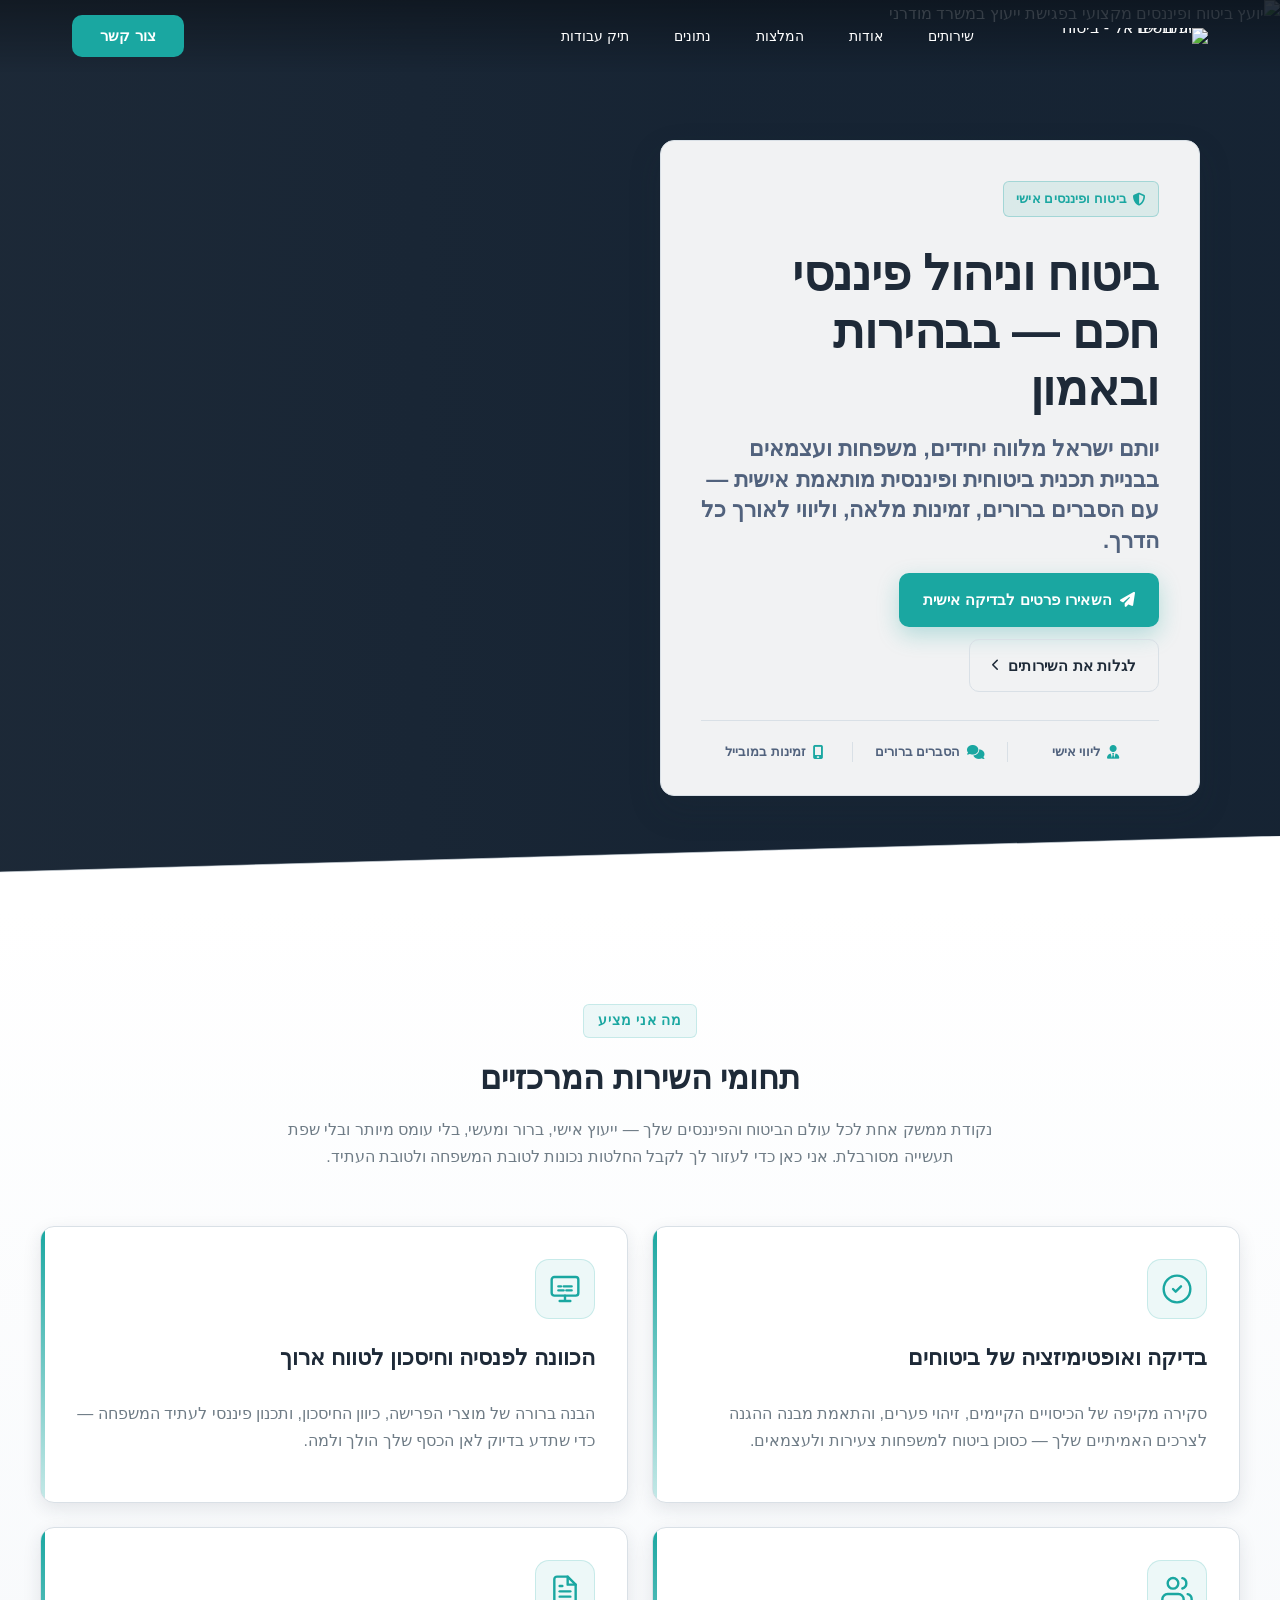
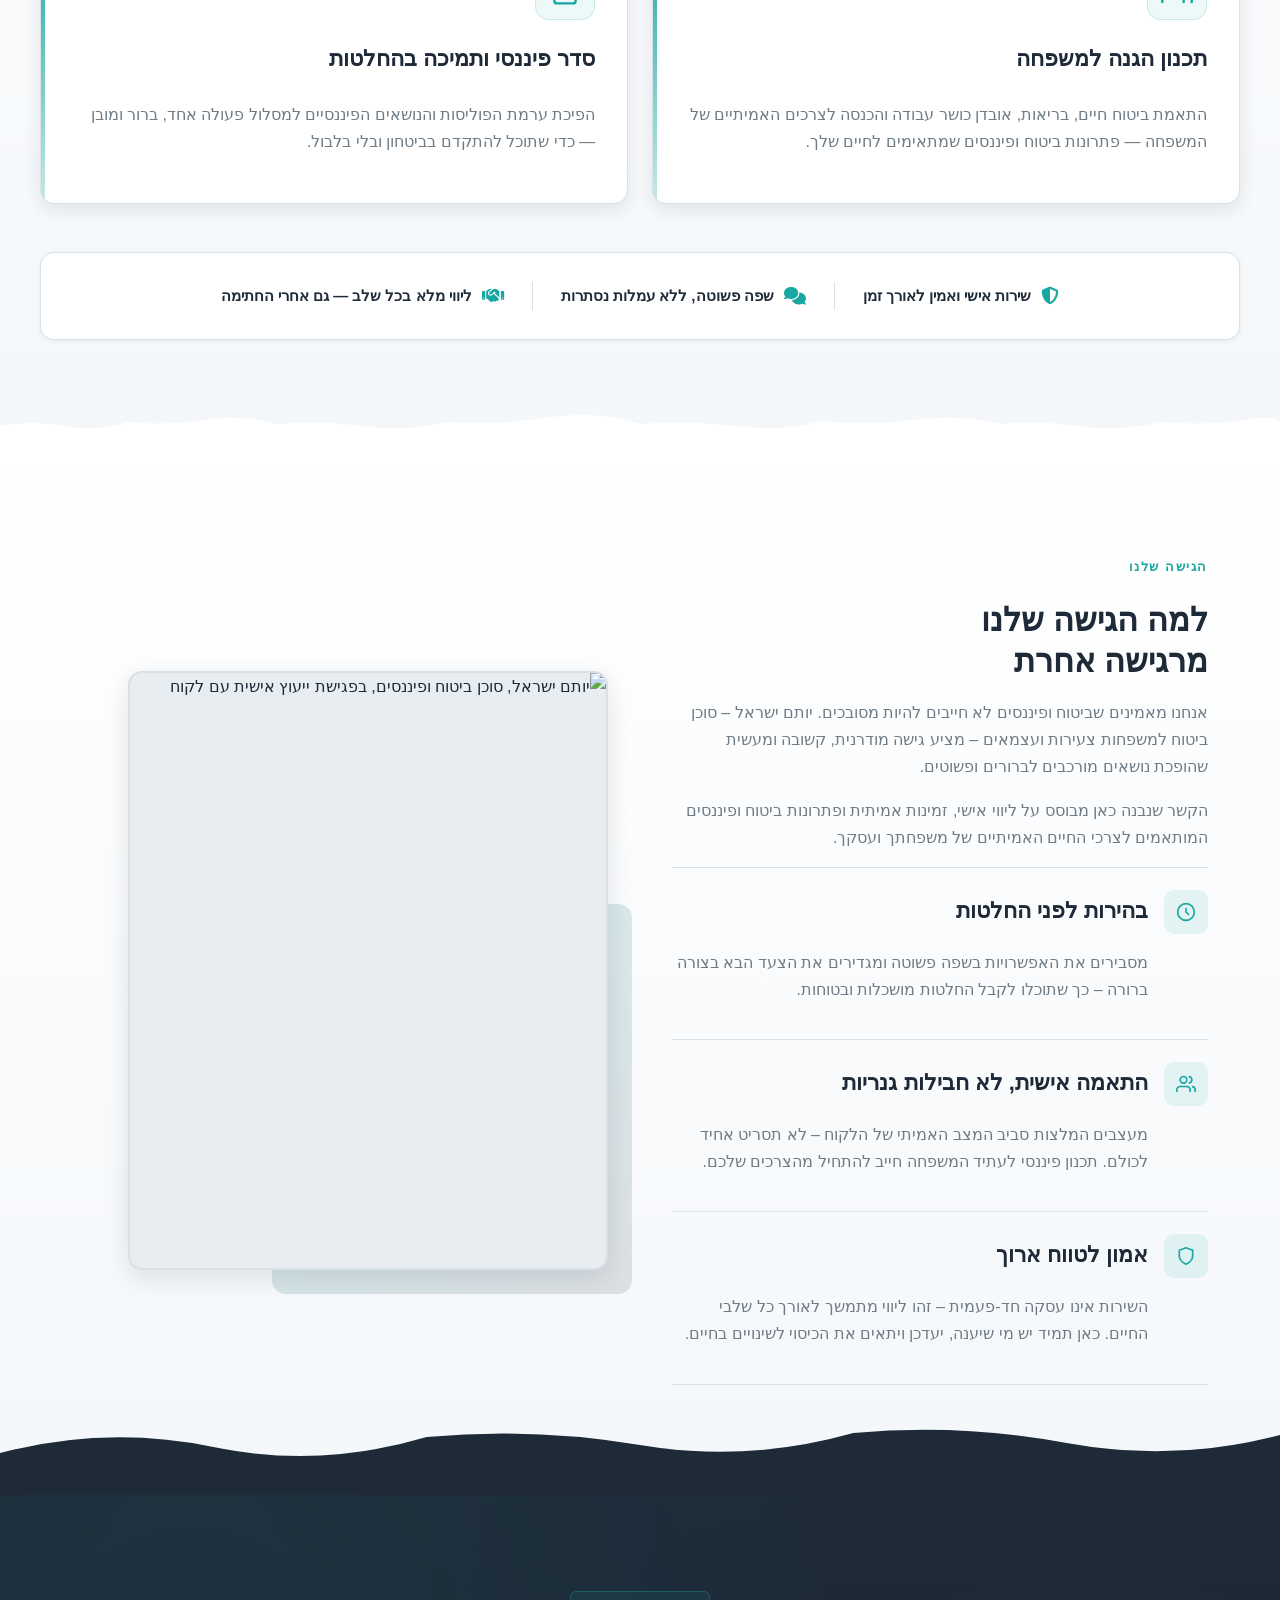
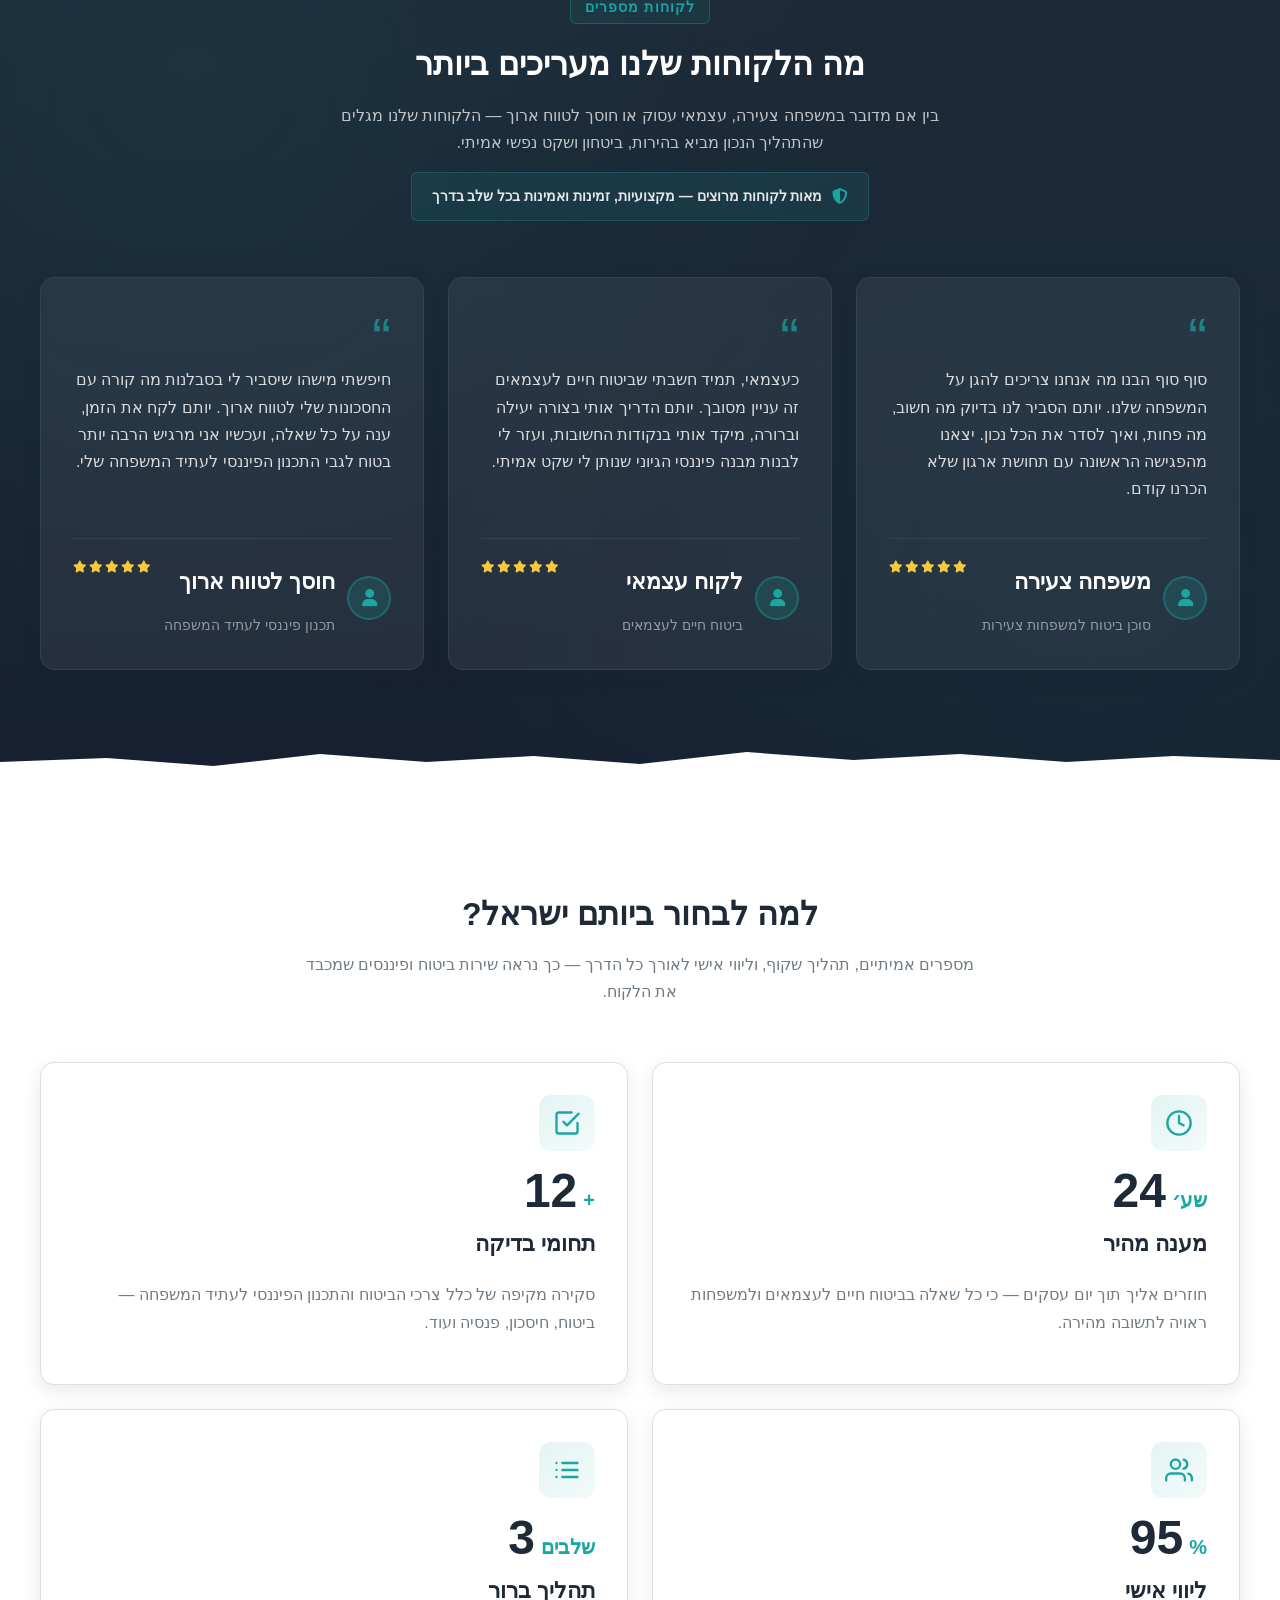
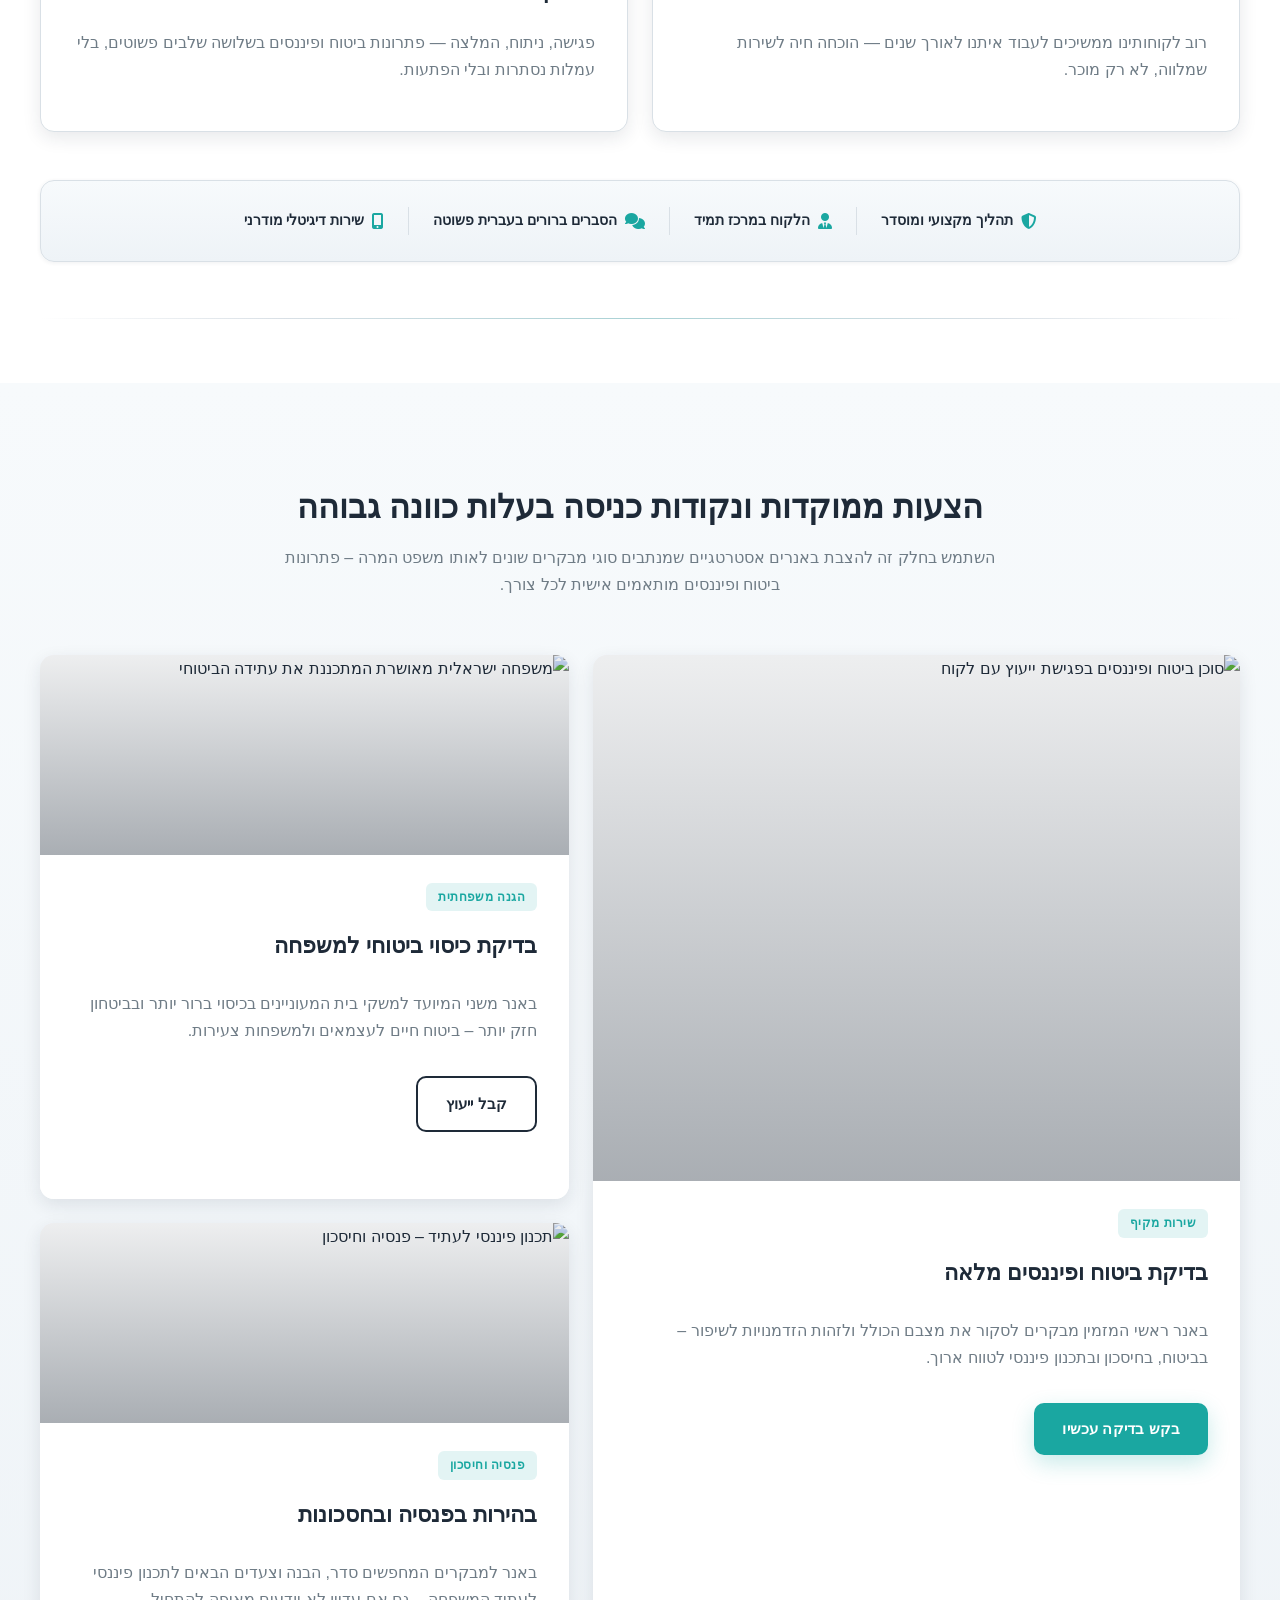
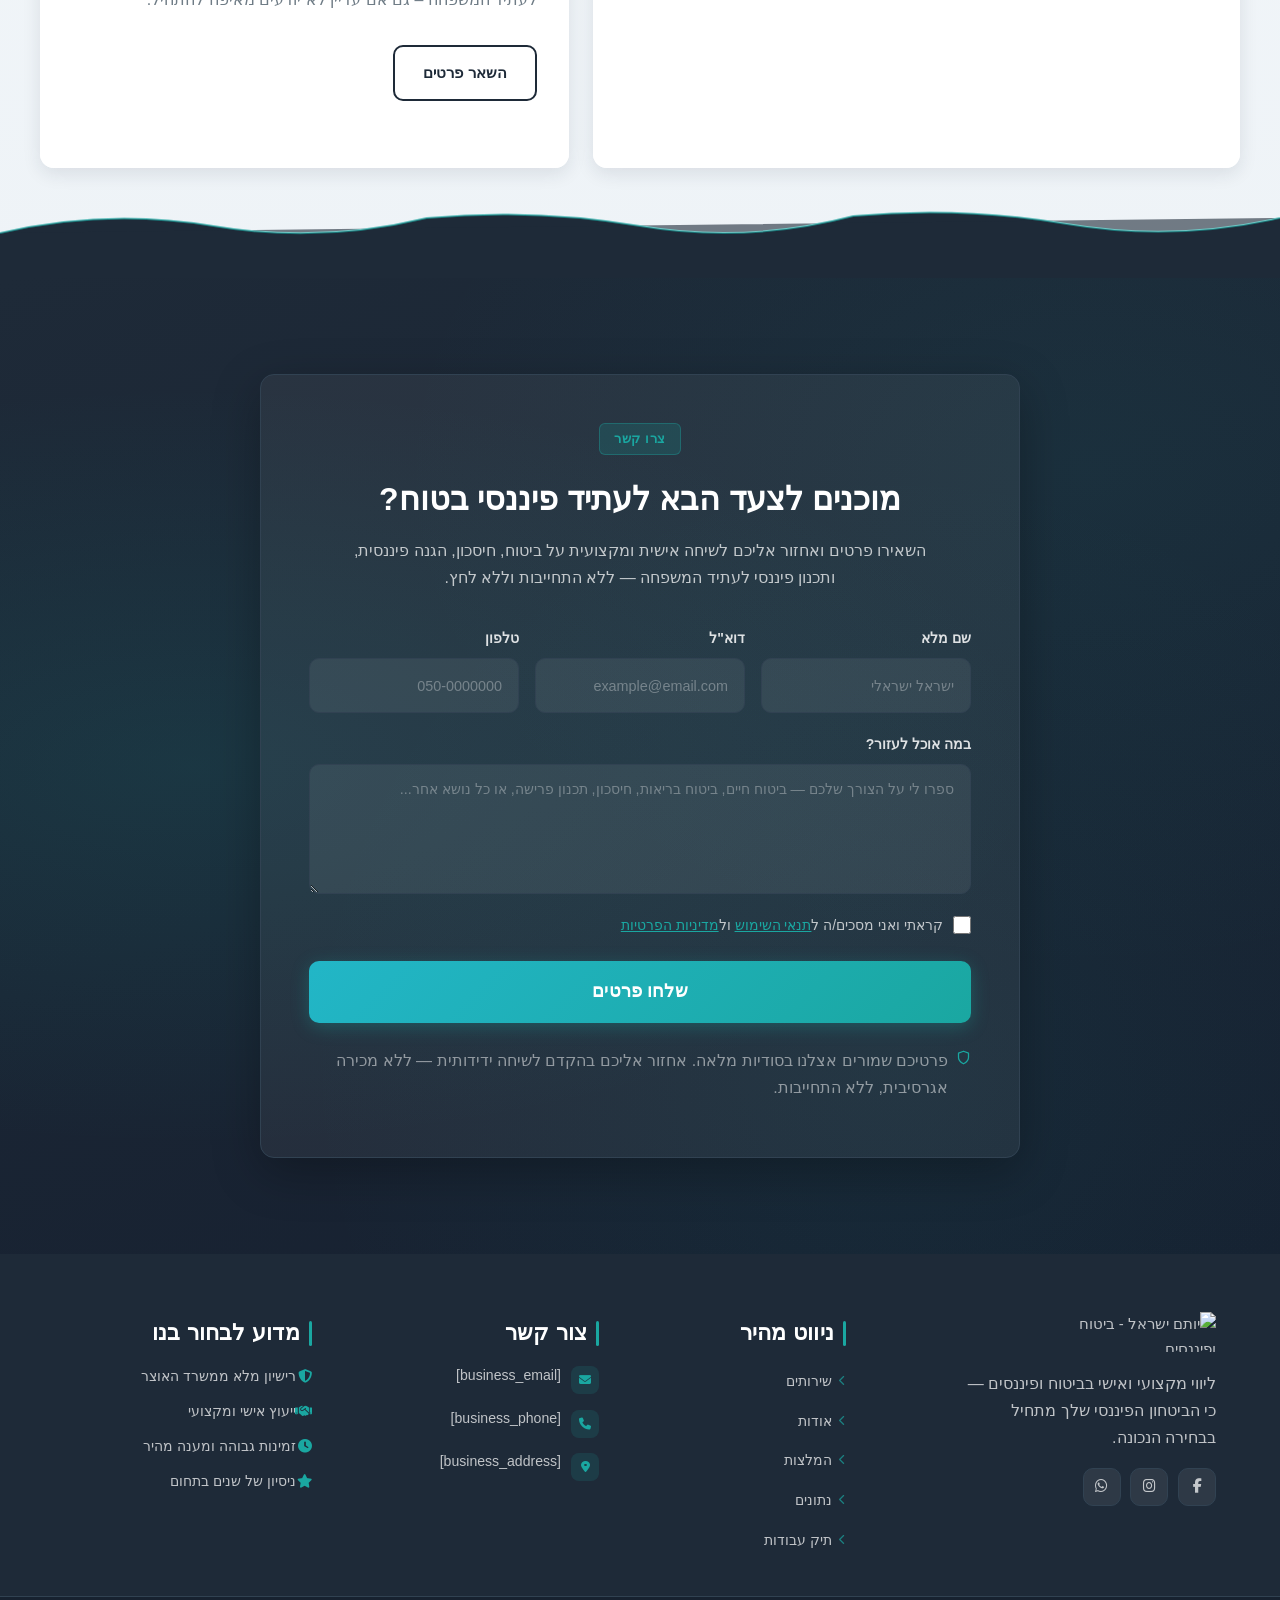
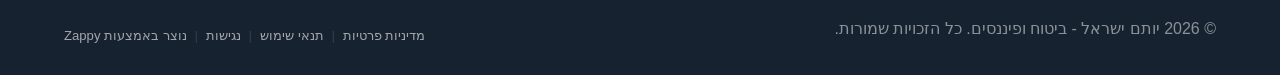
==== index.html @ ebcbec9c "Background sync: Progressive GitHub Sync" ====
<!DOCTYPE html>
<html lang="he" dir="rtl">
<head>
    <meta charset="UTF-8">
    <meta name="viewport" content="width=device-width, initial-scale=1.0">
    <meta name="robots" content="index, follow">
    <title>הגן על המשפחה שלך היום — יותם ישראל - ביטוח ופיננסים</title>
    <meta name="description" content="סוכן ביטוח למשפחות צעירות שמבין אתכם באמת. תכנון פיננסי חכם, ביטוח חיים לעצמאים ופתרונות מותאמים אישית. צרו קשר עכשיו ותתחילו לבנות עתיד בטוח!">
    <meta name="keywords" content="סוכן ביטוח למשפחות צעירות, ביטוח חיים לעצמאים, תכנון פיננסי לעתיד המשפחה, פתרונות ביטוח ופיננסים, סוכן ביטוח מומלץ">
    
    <!-- Favicons -->
    <link rel="icon" type="image/x-icon" href="/assets/favicon.ico">
    <link rel="icon" type="image/png" sizes="16x16" href="/assets/favicon-16x16.png">
    <link rel="icon" type="image/png" sizes="32x32" href="/assets/favicon-32x32.png">
    <link rel="icon" type="image/png" sizes="48x48" href="/assets/favicon-48x48.png">
    <link rel="icon" type="image/png" sizes="192x192" href="/assets/favicon-192x192.png">
    <link rel="icon" type="image/png" sizes="512x512" href="/assets/favicon-512x512.png">
    <link rel="apple-touch-icon" href="/assets/apple-touch-icon.png">
    <!-- Zappy Analytics -->
<script>
(function() {
  'use strict';
  
  // Configuration
  var config = {
    websiteId: 'c2aefc02-a972-4095-9a6b-5a7493d45d93',
    apiUrl: 'https://api.zappy5.com/api/analytics/track',
    sessionDuration: 30 * 60 * 1000, // 30 minutes
    visitorDuration: 30 * 24 * 60 * 60 * 1000, // 30 days
    trackPageViews: true,
    trackClicks: true,
    trackFormSubmissions: true
  };
  
  // Generate or retrieve persistent visitor ID (30 days)
  function getVisitorId() {
    var visitorKey = 'zappy_visitor_' + config.websiteId;
    var visitor = null;
    
    try {
      visitor = localStorage.getItem(visitorKey);
      if (visitor) {
        var visitorData = JSON.parse(visitor);
        var now = Date.now();
        
        // Check if visitor ID is still valid (30 days)
        if (now - visitorData.created < config.visitorDuration) {
          // Update last seen timestamp
          visitorData.lastSeen = now;
          localStorage.setItem(visitorKey, JSON.stringify(visitorData));
          return visitorData.id;
        }
      }
    } catch (e) {
      console.warn('Zappy Analytics: LocalStorage not available');
    }
    
    // Generate new visitor ID
    var newVisitorId = 'zv_' + Date.now() + '_' + Math.random().toString(36).substr(2, 9);
    
    try {
      localStorage.setItem(visitorKey, JSON.stringify({
        id: newVisitorId,
        created: Date.now(),
        lastSeen: Date.now()
      }));
    } catch (e) {
      // Continue without local storage
    }
    
    return newVisitorId;
  }
  
  // Generate or retrieve session ID (30 minutes)
  function getSessionId() {
    var sessionKey = 'zappy_session_' + config.websiteId;
    var session = null;
    
    try {
      session = sessionStorage.getItem(sessionKey);
      if (session) {
        var sessionData = JSON.parse(session);
        var now = Date.now();
        
        // Check if session is still valid
        if (now - sessionData.timestamp < config.sessionDuration) {
          // Update timestamp
          sessionData.timestamp = now;
          sessionStorage.setItem(sessionKey, JSON.stringify(sessionData));
          return sessionData.id;
        }
      }
    } catch (e) {
      console.warn('Zappy Analytics: SessionStorage not available');
    }
    
    // Generate new session ID
    var newSessionId = 'zs_' + Date.now() + '_' + Math.random().toString(36).substr(2, 9);
    
    try {
      sessionStorage.setItem(sessionKey, JSON.stringify({
        id: newSessionId,
        timestamp: Date.now()
      }));
    } catch (e) {
      // Continue without session storage
    }
    
    return newSessionId;
  }
  
  var visitorId = getVisitorId();
  var sessionId = getSessionId();
  
  // Track an event
  function trackEvent(eventType, data) {
    data = data || {};
    
    var eventData = {
      website_id: config.websiteId,
      event_type: eventType,
      page_path: window.location.pathname,
      referrer: document.referrer || 'direct',
      visitor_id: visitorId,
      session_id: sessionId,
      metadata: data
    };
    
    // Use sendBeacon if available (better for page unload events)
    if (navigator.sendBeacon) {
      var blob = new Blob([JSON.stringify(eventData)], { type: 'application/json' });
      navigator.sendBeacon(config.apiUrl, blob);
    } else {
      // Fallback to fetch
      fetch(config.apiUrl, {
        method: 'POST',
        headers: {
          'Content-Type': 'application/json'
        },
        body: JSON.stringify(eventData),
        keepalive: true
      }).catch(function(error) {
        console.warn('Zappy Analytics: Failed to track event', error);
      });
    }
  }
  
  // Track page view
  if (config.trackPageViews) {
    trackEvent('pageview', {
      title: document.title,
      url: window.location.href
    });
  }
  
  // Track clicks on important elements
  if (config.trackClicks) {
    document.addEventListener('click', function(e) {
      var target = e.target;
      
      // Track button clicks (counted as actions)
      if (target.tagName === 'BUTTON' || target.closest('button')) {
        var button = target.tagName === 'BUTTON' ? target : target.closest('button');
        trackEvent('click', {
          element: 'button',
          text: button.textContent.trim().substring(0, 100),
          id: button.id || null,
          class: button.className || null
        });
      }
      
      // Track link clicks (navigation - not counted as actions)
      else if (target.tagName === 'A' || target.closest('a')) {
        var link = target.tagName === 'A' ? target : target.closest('a');
        trackEvent('navigation', {
          element: 'link',
          text: link.textContent.trim().substring(0, 100),
          href: link.href,
          external: link.hostname !== window.location.hostname
        });
      }
    }, true);
  }
  
  // Track form submissions
  if (config.trackFormSubmissions) {
    document.addEventListener('submit', function(e) {
      var form = e.target;
      
      trackEvent('form_submit', {
        form_id: form.id || null,
        form_name: form.name || null,
        form_action: form.action || null,
        form_method: form.method || 'GET'
      });
    }, true);
  }
  
  // Track time on page (send on page unload)
  var pageLoadTime = Date.now();
  
  window.addEventListener('beforeunload', function() {
    var timeOnPage = Math.floor((Date.now() - pageLoadTime) / 1000); // in seconds
    
    trackEvent('page_unload', {
      time_on_page: timeOnPage,
      page_path: window.location.pathname
    });
  });
  
  // Expose tracking function globally for custom events
  window.zappyAnalytics = {
    track: trackEvent,
    getVisitorId: function() { return visitorId; },
    getSessionId: function() { return sessionId; }
  };
  
})();
</script>
<!-- End Zappy Analytics -->
    <meta property="og:title" content="הגן על המשפחה שלך היום — יותם ישראל - ביטוח ופיננסים">
    <meta property="og:description" content="סוכן ביטוח למשפחות צעירות שמבין אתכם באמת. תכנון פיננסי חכם, ביטוח חיים לעצמאים ופתרונות מותאמים אישית. צרו קשר עכשיו ותתחילו לבנות עתיד בטוח!">
    <meta name="twitter:card" content="summary_large_image">
    <meta name="twitter:title" content="הגן על המשפחה שלך היום — יותם ישראל - ביטוח ופיננסים">
    <meta name="twitter:description" content="סוכן ביטוח למשפחות צעירות שמבין אתכם באמת. תכנון פיננסי חכם, ביטוח חיים לעצמאים ופתרונות מותאמים אישית. צרו קשר עכשיו ותתחילו לבנות עתיד בטוח!">
    <meta property="og:type" content="website">
  <meta property="og:locale" content="he_IL">
  
  
  
  
  
  <link rel="stylesheet" href="https://cdnjs.cloudflare.com/ajax/libs/font-awesome/6.4.0/css/all.min.css">

    <!-- Favicons -->
    <link rel="icon" type="image/x-icon" href="/assets/favicon.ico">
    <link rel="icon" type="image/png" sizes="16x16" href="/assets/favicon-16x16.png">
    <link rel="icon" type="image/png" sizes="32x32" href="/assets/favicon-32x32.png">
    <link rel="icon" type="image/png" sizes="48x48" href="/assets/favicon-48x48.png">
    <link rel="icon" type="image/png" sizes="192x192" href="/assets/favicon-192x192.png">
    <link rel="icon" type="image/png" sizes="512x512" href="/assets/favicon-512x512.png">
    <link rel="apple-touch-icon" href="/assets/apple-touch-icon.png">
    <!-- Cookie Consent -->
    <link rel="stylesheet" href="https://cdn.jsdelivr.net/npm/vanilla-cookieconsent@3/dist/cookieconsent.css">
    <script src="https://cdn.jsdelivr.net/npm/vanilla-cookieconsent@3/dist/cookieconsent.umd.js"></script>
    <!-- Mickidum Accessibility Toolbar -->
    <script src="https://cdn.jsdelivr.net/gh/mickidum/acc_toolbar/acctoolbar/acctoolbar.min.js"></script>
    <link rel="stylesheet" href="/styles.css">

    <style id="zappy-dropdown-submenu-styles">
      /* ========== DESKTOP DROPDOWN SUBMENU STYLES ========== */
      /* Base styles for dropdown submenus - parent must be positioned */
      .nav-menu li:has(.sub-menu), nav li:has(.sub-menu), .navbar li:has(.sub-menu), #navMenu li:has(.sub-menu) { position: relative; }
      /* Submenu base - hidden by default */
      .nav-menu .sub-menu, nav .sub-menu, .navbar .sub-menu, #navMenu .sub-menu { display: block !important; position: absolute !important; top: 100%; left: 0; min-width: 220px; background: white; border-radius: 8px; box-shadow: 0 8px 25px rgba(0,0,0,0.15); padding: 8px 0; opacity: 0; visibility: hidden; transform: translateY(10px); transition: all 0.3s ease; z-index: 1000; list-style: none; pointer-events: none; }
      /* CRITICAL: Desktop hover styles to show dropdown */
      .nav-menu li:hover > .sub-menu, nav li:hover > .sub-menu, .navbar li:hover > .sub-menu, #navMenu li:hover > .sub-menu { opacity: 1 !important; visibility: visible !important; transform: translateY(0) !important; pointer-events: auto !important; }
      /* Submenu item styling */
      .sub-menu li { list-style: none; margin: 0; padding: 0; }
      .sub-menu a { display: block !important; padding: 10px 16px !important; color: var(--text-dark, #333) !important; font-weight: 500; text-decoration: none; white-space: nowrap; transition: background-color 0.2s; }
      .sub-menu .zappy-nav-child > a { padding-left: 28px !important; font-size: 0.9em !important; opacity: 0.85 !important; }
      [dir="rtl"] .sub-menu .zappy-nav-child > a, html[lang="he"] .sub-menu .zappy-nav-child > a, html[lang="ar"] .sub-menu .zappy-nav-child > a { padding-left: 10px !important; padding-right: 28px !important; }
      .sub-menu .zappy-nav-parent > a { font-weight: 600 !important; }
      .sub-menu a:hover { background-color: #f5f5f5; }
      /* RTL (Hebrew/Arabic) dropdown positioning */
      [dir="rtl"] .nav-menu .sub-menu, [dir="rtl"] nav .sub-menu, [dir="rtl"] .navbar .sub-menu, html[lang="he"] .nav-menu .sub-menu, html[lang="he"] nav .sub-menu, html[lang="he"] .navbar .sub-menu, html[lang="ar"] .nav-menu .sub-menu, html[lang="ar"] nav .sub-menu, html[lang="ar"] .navbar .sub-menu { left: auto !important; right: 0 !important; }
      /* Hide empty dropdown menus (exclude catalog sub-menus that use <a> children instead of <li>) */
      .sub-menu:empty, .sub-menu:not(:has(li:not(.zappy-hidden-menu-item))):not(:has(> a)), .sub-menu:not(:has(li)):not(:has(> a)) { display: none !important; opacity: 0 !important; visibility: hidden !important; pointer-events: none !important; }
      /* Desktop: show submenu on Menu Group hover */
      li:has(.menu-group-title):hover > .sub-menu { opacity: 1 !important; visibility: visible !important; transform: translateY(0) !important; pointer-events: auto !important; }
      /* Menu Group title styling */
      .nav-menu > li > .menu-group-title, #navMenu > li > .menu-group-title { display: inline-block; padding: 0.5rem 1rem; cursor: default; user-select: none; }
      
      /* ========== MOBILE SUBMENU STYLES ========== */
      @media (max-width: 768px) {
        .nav-menu .sub-menu, nav .sub-menu, .navbar .sub-menu, #navMenu .sub-menu { position: static !important; transform: none !important; box-shadow: none !important; background: transparent !important; max-height: 0; overflow: hidden; opacity: 0; visibility: hidden; transition: max-height 0.3s ease, opacity 0.3s ease; padding: 0 !important; border-radius: 0 !important; }
        .navbar .sub-menu.mobile-expanded, .nav-menu .sub-menu.mobile-expanded, #navMenu .sub-menu.mobile-expanded { max-height: none !important; overflow-y: visible !important; opacity: 1 !important; visibility: visible !important; padding: 8px 0 8px 16px !important; }
        [dir="rtl"] .sub-menu.mobile-expanded, html[lang="he"] .sub-menu.mobile-expanded { padding: 8px 16px 8px 0 !important; }
        /* Disable hover behavior on mobile */
        .nav-menu li:hover > .sub-menu, nav li:hover > .sub-menu, .navbar li:hover > .sub-menu, #navMenu li:hover > .sub-menu { opacity: 0; visibility: hidden; pointer-events: none; }
        .nav-menu li > .sub-menu.mobile-expanded, nav li > .sub-menu.mobile-expanded, .navbar li > .sub-menu.mobile-expanded, #navMenu li > .sub-menu.mobile-expanded { opacity: 1 !important; visibility: visible !important; pointer-events: auto !important; }
        .nav-menu li:has(.sub-menu), nav li:has(.sub-menu), .navbar li:has(.sub-menu), #navMenu li:has(.sub-menu) { display: flex !important; flex-wrap: wrap !important; align-items: center !important; position: relative !important; min-height: 44px !important; }
        .nav-menu li:has(.sub-menu) > a, nav li:has(.sub-menu) > a, .navbar li:has(.sub-menu) > a, #navMenu li:has(.sub-menu) > a { flex: 1 !important; min-width: 0 !important; }
        .nav-menu li:has(.sub-menu) > .menu-group-title, nav li:has(.sub-menu) > .menu-group-title, .navbar li:has(.sub-menu) > .menu-group-title, #navMenu li:has(.sub-menu) > .menu-group-title { flex: 1 !important; min-width: 0 !important; padding: 0 !important; line-height: inherit !important; }
        .nav-menu li:has(.sub-menu) > .sub-menu, nav li:has(.sub-menu) > .sub-menu, .navbar li:has(.sub-menu) > .sub-menu, #navMenu li:has(.sub-menu) > .sub-menu { flex-basis: 100% !important; width: 100% !important; }
        .nav-menu li:has(.sub-menu) > a [class*="chevron"], .nav-menu li:has(.sub-menu) > a [class*="arrow"], .nav-menu li:has(.sub-menu) > a .fa-chevron-down, .nav-menu li:has(.sub-menu) > a .fa-angle-down, nav li:has(.sub-menu) > a [class*="chevron"], nav li:has(.sub-menu) > a [class*="arrow"], #navMenu li:has(.sub-menu) > a [class*="chevron"], #navMenu li:has(.sub-menu) > a [class*="arrow"] { display: none !important; visibility: hidden !important; }
        .mobile-submenu-toggle { display: flex !important; align-items: center !important; justify-content: center !important; width: 44px !important; height: auto !important; background: transparent !important; border: none !important; cursor: pointer !important; color: var(--text-light) !important; position: static !important; flex-shrink: 0 !important; align-self: stretch !important; z-index: 2 !important; padding: 0 !important; margin: 0 !important; }
        .mobile-submenu-toggle::after { content: '' !important; width: 0 !important; height: 0 !important; border-left: 6px solid transparent !important; border-right: 6px solid transparent !important; border-top: 7px solid currentColor !important; transition: transform 0.3s ease !important; }
        .mobile-submenu-toggle.expanded::after { transform: rotate(180deg) !important; }
        .sub-menu a { padding: 10px 0 !important; display: block !important; color: var(--text-light) !important; white-space: normal !important; }
        .sub-menu .zappy-nav-child > a { padding-left: 28px !important; font-size: 0.9em !important; opacity: 0.85 !important; }
        [dir="rtl"] .sub-menu .zappy-nav-child > a, html[lang="he"] .sub-menu .zappy-nav-child > a, html[lang="ar"] .sub-menu .zappy-nav-child > a { padding-left: 0 !important; padding-right: 28px !important; }
        .sub-menu .zappy-nav-parent > a { font-weight: 600 !important; }
        .nav-menu.active, #navMenu.active { max-width: 100vw !important; overflow-x: hidden !important; box-sizing: border-box !important; }
        .navbar .sub-menu li a, nav.navbar .sub-menu li a, .zappy-products-dropdown .sub-menu a { color: var(--text-light) !important; }
      }
      @media (min-width: 769px) { .mobile-submenu-toggle { display: none !important; } }
    </style>

    <style id="mobile-lang-menu-deployed-css">
    @media (max-width: 768px) {
      .lang-switcher,
      .nav-cta-container .lang-switcher,
      .nav-container .lang-switcher,
      .navbar .lang-switcher,
      .navbar .nav-cta-container .lang-switcher,
      .nav-icons-left .lang-switcher,
      .nav-ecommerce-icons .lang-switcher { display: none !important; }
      .mobile-lang-menu { width: 100%; border-top: 1px solid rgba(128,128,128,0.2); padding: 8px 0 0 0; margin-top: 8px; }
      .mobile-lang-toggle { display: flex !important; align-items: center; justify-content: space-between; width: 100%; padding: 12px 16px; background: none; border: none; cursor: pointer; font-size: 15px; color: inherit; font-family: inherit; }
      .mobile-lang-toggle::after { content: ''; display: inline-block; width: 8px; height: 8px; border-right: 2px solid currentColor; border-bottom: 2px solid currentColor; transform: rotate(45deg); transition: transform 0.3s ease; margin-left: 8px; }
      .mobile-lang-toggle.expanded::after { transform: rotate(-135deg); }
      .mobile-lang-options { max-height: 0; overflow: hidden; transition: max-height 0.3s ease; }
      .mobile-lang-options.expanded { max-height: 300px; }
      .mobile-lang-option { display: flex !important; align-items: center; gap: 10px; padding: 10px 24px; text-decoration: none; color: inherit; font-size: 14px; font-family: inherit; }
      .mobile-lang-option:hover { background: rgba(128,128,128,0.1); }
      .mobile-lang-option.active { font-weight: 600; opacity: 0.7; pointer-events: none; }
      .mobile-lang-option img { width: 20px; height: 20px; border-radius: 50%; }
    }
    @media (min-width: 769px) {
      .mobile-lang-menu { display: none !important; }
    }
    </style>

    <style id="zappy-widget-visibility">
      #mic-access-tool-general-button, .mic-access-tool-general-button,
      #mic-init-access-tool .mic-access-tool-general-button, #mic-init-access-tool #mic-access-tool-general-button,
      ._access-icon, #mic-access-tool-box, .mic-access-tool-box,
      #mic-init-access-tool #mic-access-tool-box, div[id*="mic-access-tool-box"], ._access-menu {
        display: none !important; visibility: hidden !important; opacity: 0 !important; pointer-events: none !important;
      }
    </style>
</head>
<body>

  <nav class="navbar" dir="rtl">
  <button class="mobile-toggle" id="mobileToggle" aria-label="Menu">
    <svg class="hamburger-icon" width="24" height="24" viewBox="0 0 24 24" fill="none">
      <path d="M3 12h18M3 6h18M3 18h18" stroke="currentColor" stroke-width="2" stroke-linecap="round"></path>
    </svg>
    <svg class="close-icon" width="24" height="24" viewBox="0 0 24 24" fill="none" style="display: none;">
      <path d="M18 6L6 18M6 6l12 12" stroke="currentColor" stroke-width="2" stroke-linecap="round"></path>
    </svg>
  </button>

  <button class="phone-header-btn" data-phone="[business_phone]" aria-label="Call">
    <svg width="20" height="20" viewBox="0 0 24 24" fill="currentColor">
      <path d="M22 16.92v3a2 2 0 0 1-2.18 2 19.79 19.79 0 0 1-8.63-3.07 19.5 19.5 0 0 1-6-6 19.79 19.79 0 0 1-3.07-8.67A2 2 0 0 1 4.11 2h3a2 2 0 0 1 2 1.72 12.84 12.84 0 0 0 .7 2.81 2 2 0 0 1-.45 2.11L8.09 9.91a16 16 0 0 0 6 6l1.27-1.27a2 2 0 0 1 2.11-.45 12.84 12.84 0 0 0 2.81.7A2 2 0 0 1 22 16.92z"></path>
    </svg>
  </button>

  <div class="nav-container">
    <div class="nav-right-group"><div class="nav-brand">
      <a href="/" class="logo-link">
        <img src="/assets/business-logo.webp" alt="יותם ישראל - ביטוח ופיננסים" class="logo">
      </a>
    </div><ul class="nav-menu" id="navMenu"><li><a href="#services">שירותים</a></li><li><a href="#about">אודות</a></li><li><a href="#testimonials">המלצות</a></li><li><a href="#stats">נתונים</a></li><li><a href="#showcase">תיק עבודות</a></li></ul></div>

    

    <div class="nav-cta-container">
      <a href="#cta" class="nav-cta-btn">צור קשר</a>
    </div>
  </div>
</nav>
<script>

// Navbar Mobile Menu Toggle and Contrast Fix
(function() {
  // Use 'load' event instead of 'DOMContentLoaded' to ensure we run AFTER all other scripts
  window.addEventListener('load', function() {
    
    // FIX MOBILE BUTTON CONTRAST
    // Detect navbar background color and apply contrasting color to mobile buttons
    const navbar = document.querySelector('.navbar, nav, header');
    if (!navbar) {
      console.log('[Navbar] Navbar element not found');
      return;
    }
    
    // DECLARE VARIABLES EARLY to avoid Temporal Dead Zone errors
    // These are used in multiple places below
    let mobileToggle = document.getElementById('mobileToggle') ||
                       document.querySelector('.mobile-toggle') ||
                       document.querySelector('.hamburger') ||
                       document.querySelector('.hamburger-menu') ||
                       document.querySelector('.menu-toggle') ||
                       document.querySelector('.burger-menu') ||
                       document.querySelector('[aria-label="Menu"]') ||
                       document.querySelector('[aria-label="תפריט"]');
    
    const phoneBtn = document.querySelector('.phone-header-btn');
    
    const computedStyle = window.getComputedStyle(navbar);
    let bgColor = computedStyle.backgroundColor;
    
    console.log('[Navbar] Initial navbar background:', bgColor);
    
    // Check if background is transparent or rgba with 0 alpha
    const isTransparent = bgColor === 'transparent' || 
                         bgColor === 'rgba(0, 0, 0, 0)' ||
                         (bgColor.startsWith('rgba') && bgColor.includes(', 0)'));
    
    if (isTransparent) {
      // Check for background-image or gradient
      const bgImage = computedStyle.backgroundImage;
      if (bgImage && bgImage !== 'none') {
        console.log('[Navbar] Navbar has background image/gradient, using dark text');
        bgColor = 'rgb(240, 240, 240)'; // Assume light background
      } else {
        // Transparent navbar - check body background
        const bodyBg = window.getComputedStyle(document.body).backgroundColor;
        console.log('[Navbar] Navbar transparent, using body background:', bodyBg);
        bgColor = bodyBg;
      }
    }
    
    // Calculate luminance to determine if background is light or dark
    const rgb = bgColor.match(/\d+/g);
    if (rgb && rgb.length >= 3) {
      const r = parseInt(rgb[0]);
      const g = parseInt(rgb[1]);
      const b = parseInt(rgb[2]);
      const luminance = (0.299 * r + 0.587 * g + 0.114 * b) / 255;
      
      // Mobile button colors are set by Claude's AI-generated CSS (same as .nav-menu a)
      // No dynamic color overrides needed - colors come from the generated navbar CSS
      console.log('[Navbar] Mobile button colors preserved from Claude CSS (luminance:', luminance.toFixed(2) + ')');
      
      // FIX ICON SIZES - Ensure SVGs are properly sized and visible
      // INJECT CRITICAL CSS TO OVERRIDE ANY CONFLICTING RULES
      const criticalCSS = document.createElement('style');
      criticalCSS.id = 'zappy-mobile-nav-fix';
      const htmlLang = document.documentElement.lang || 'en';
      const htmlDir = document.documentElement.dir || 'ltr';
      // Check both dir attribute AND lang for RTL detection
      // dir="rtl" is the most reliable indicator
      const isRTL = htmlDir === 'rtl' || htmlLang === 'he' || htmlLang === 'ar';
      
      criticalCSS.textContent = `
        /* Hide mobile buttons on desktop, show only on mobile */
        @media (min-width: 769px) {
          .mobile-toggle,
          .phone-header-btn {
            display: none !important;
          }
        }
        
        /* Show and position mobile buttons correctly on mobile */
        @media (max-width: 768px) {
          .mobile-toggle,
          .phone-header-btn {
            position: absolute !important;
            top: 50% !important;
            transform: translateY(-50%) !important;
            z-index: 1001 !important;
            display: flex !important;
            align-items: center !important;
            justify-content: center !important;
            width: 36px !important;
            height: 36px !important;
            border-radius: 50% !important;
            border: none !important;
            cursor: pointer !important;
            padding: 6px !important;
            background: none !important;
            color: var(--nav-text, var(--text-light)) !important;
          }
          
          /* LTR positioning (default): hamburger LEFT, phone RIGHT */
          html:not([dir="rtl"]):not([lang="he"]):not([lang="ar"]) .mobile-toggle,
          html[dir="ltr"] .mobile-toggle {
            left: 12px !important;
            right: auto !important;
          }
          html:not([dir="rtl"]):not([lang="he"]):not([lang="ar"]) .phone-header-btn,
          html[dir="ltr"] .phone-header-btn {
            right: 12px !important;
            left: auto !important;
          }
          
          /* RTL positioning: hamburger RIGHT, phone LEFT */
          html[dir="rtl"] .mobile-toggle,
          html[lang="he"] .mobile-toggle,
          html[lang="ar"] .mobile-toggle {
            right: 12px !important;
            left: auto !important;
          }
          html[dir="rtl"] .phone-header-btn,
          html[lang="he"] .phone-header-btn,
          html[lang="ar"] .phone-header-btn {
            left: 12px !important;
            right: auto !important;
          }
          
          /* CRITICAL: Ensure nav-container has min-height on mobile */
          /* All children are positioned absolutely/fixed on mobile, so height:auto collapses to 0 */
          .nav-container {
            min-height: 70px !important;
            position: relative !important;
          }
          
          /* Ensure SVG icons are properly sized and inherit color */
          .mobile-toggle svg,
          .phone-header-btn svg {
            width: 24px !important;
            height: 24px !important;
            /* Don't force display - let JavaScript control hamburger/close toggle */
          }
          
          /* Reset nav-cta-container on mobile - remove desktop box-shadow/padding */
          /* that creates a visible ghost box when CTA button is hidden */
          .nav-cta-container {
            box-shadow: none !important;
            padding: 0 !important;
          }
          
          /* Hide nav-cta-container entirely on mobile when there's no lang-switcher */
          /* (only the CTA button is inside, and it's hidden on mobile) */
          .nav-cta-container:not(:has(.lang-switcher)) {
            display: none !important;
          }
          
          /* CRITICAL: Prevent hero image fade gradient from bleeding over headline text */
          /* The .image-fade-gradient has bottom: -30px (extends below parent) */
          /* On mobile stacked layout, this overlaps the h1 text below the image */
          .hero-image-column {
            overflow: hidden !important;
          }
          .image-fade-gradient {
            bottom: 0 !important;
          }
          
          /* Hide desktop language switcher on mobile - hamburger menu handles it */
          /* High specificity to override stored CSS */
          .lang-switcher,
          .nav-cta-container .lang-switcher,
          .nav-container .lang-switcher,
          .navbar .lang-switcher,
          .navbar .nav-cta-container .lang-switcher {
            display: none !important;
          }
        }
      `;
      
      // Remove existing fix if present and inject new one
      const existing = document.getElementById('zappy-mobile-nav-fix');
      if (existing) existing.remove();
      document.head.appendChild(criticalCSS);
      
      console.log('[Navbar] Critical CSS injected for mobile nav positioning');
      
      // ONLY apply inline positioning styles on mobile viewport
      // On desktop, the CSS handles hiding these buttons with display: none
      // Inline styles were breaking desktop layout by overriding CSS
      const isMobileViewport = window.innerWidth <= 768;
      
      if (mobileToggle) {
        // Icon sizing applies to all viewports for consistency
        const hamburgerIcon = mobileToggle.querySelector('.hamburger-icon');
        const closeIcon = mobileToggle.querySelector('.close-icon');
        
        if (hamburgerIcon) {
          hamburgerIcon.style.setProperty('width', '24px', 'important');
          hamburgerIcon.style.setProperty('height', '24px', 'important');
          hamburgerIcon.style.setProperty('display', 'block', 'important'); // Show hamburger by default
        }
        if (closeIcon) {
          closeIcon.style.setProperty('width', '24px', 'important');
          closeIcon.style.setProperty('height', '24px', 'important');
          closeIcon.style.setProperty('display', 'none', 'important'); // Hide close icon by default
        }
        
        // ONLY set positioning inline styles on mobile
        if (isMobileViewport) {
          mobileToggle.style.setProperty('position', 'absolute', 'important');
          mobileToggle.style.setProperty('top', '50%', 'important');
          mobileToggle.style.setProperty('transform', 'translateY(-50%)', 'important');
          mobileToggle.style.setProperty('z-index', '1001', 'important');
          
          // Clear any inline left/right so CSS can take over based on html[dir]
          mobileToggle.style.removeProperty('left');
          mobileToggle.style.removeProperty('right');
          
          console.log('[Navbar] Mobile toggle positioning applied (mobile viewport)');
        } else {
          // On desktop, clear any positioning styles to let CSS handle it
          mobileToggle.style.removeProperty('position');
          mobileToggle.style.removeProperty('top');
          mobileToggle.style.removeProperty('transform');
          mobileToggle.style.removeProperty('z-index');
          mobileToggle.style.removeProperty('left');
          mobileToggle.style.removeProperty('right');
          console.log('[Navbar] Desktop viewport - cleared mobile toggle inline positioning');
        }
      }
      
      if (phoneBtn) {
        // Icon sizing applies to all viewports
        const phoneIcon = phoneBtn.querySelector('svg');
        if (phoneIcon) {
          phoneIcon.style.width = '24px';
          phoneIcon.style.height = '24px';
          phoneIcon.setAttribute('width', '24');
          phoneIcon.setAttribute('height', '24');
        }
        
        // ONLY set positioning inline styles on mobile
        if (isMobileViewport) {
          phoneBtn.style.setProperty('position', 'absolute', 'important');
          phoneBtn.style.setProperty('top', '50%', 'important');
          phoneBtn.style.setProperty('transform', 'translateY(-50%)', 'important');
          phoneBtn.style.setProperty('z-index', '1001', 'important');
          
          // Clear any inline left/right so CSS can take over based on html[dir]
          phoneBtn.style.removeProperty('left');
          phoneBtn.style.removeProperty('right');
          
          console.log('[Navbar] Phone button positioning applied (mobile viewport)');
        } else {
          // On desktop, clear any positioning styles to let CSS handle it
          phoneBtn.style.removeProperty('position');
          phoneBtn.style.removeProperty('top');
          phoneBtn.style.removeProperty('transform');
          phoneBtn.style.removeProperty('z-index');
          phoneBtn.style.removeProperty('left');
          phoneBtn.style.removeProperty('right');
          console.log('[Navbar] Desktop viewport - cleared phone button inline positioning');
        }
      }
    } else {
      console.log('[Navbar] Could not parse background color:', bgColor);
    }
    
    // MOBILE MENU TOGGLE
    // Re-query in case DOM changed (mobileToggle already declared at top of function)
    mobileToggle = document.getElementById('mobileToggle') ||
                   document.querySelector('.mobile-toggle') ||
                   document.querySelector('.hamburger') ||
                   document.querySelector('.hamburger-menu') ||
                   document.querySelector('.menu-toggle') ||
                   document.querySelector('.burger-menu') ||
                   document.querySelector('[aria-label="Menu"]') ||
                   document.querySelector('[aria-label="תפריט"]');
    
    // EXPANDED SEARCH: Find nav menu by ID or class
    const navMenu = document.getElementById('navMenu') ||
                  document.querySelector('.nav-menu') ||
                  document.querySelector('.nav-links') ||
                  document.querySelector('nav ul:not(.submenu)');
    
    if (!mobileToggle || !navMenu) {
      console.log('[Navbar] Mobile toggle or menu not found:', { toggle: !!mobileToggle, menu: !!navMenu });
      return;
    }
    
    // Ensure navMenu has ID for CSS targeting
    if (!navMenu.id) {
      navMenu.id = 'navMenu';
    }
    
    console.log('[Navbar] Initializing mobile menu...');
    
    // Remove any existing event listeners by cloning the button
    const newToggle = mobileToggle.cloneNode(true);
    mobileToggle.parentNode.replaceChild(newToggle, mobileToggle);
    
    // Toggle menu on button click - use newToggle now
    newToggle.addEventListener('click', function(e) {
      e.preventDefault();
      e.stopPropagation();
      
      const hamburgerIcon = this.querySelector('.hamburger-icon');
      const closeIcon = this.querySelector('.close-icon');
      const isActive = navMenu.classList.contains('active');
      
      if (isActive) {
        // Close menu
        navMenu.classList.remove('active');
        if (hamburgerIcon) hamburgerIcon.style.setProperty('display', 'block', 'important');
        if (closeIcon) closeIcon.style.setProperty('display', 'none', 'important');
        document.body.style.overflow = '';
        console.log('[Navbar] Menu closed');
      } else {
        // Open menu
        navMenu.classList.add('active');
        if (hamburgerIcon) hamburgerIcon.style.setProperty('display', 'none', 'important');
        if (closeIcon) closeIcon.style.setProperty('display', 'block', 'important');
        document.body.style.overflow = 'hidden';
        console.log('[Navbar] Menu opened');
      }
    });
    
    // Close menu when clicking nav links (but NOT dropdown toggles)
    const navLinks = navMenu.querySelectorAll('a');
    navLinks.forEach(function(link) {
      link.addEventListener('click', function() {
        // Don't close if it's a dropdown child (unless it's a real navigation link)
        if (this.getAttribute('href') === '#') return;
        
        const hamburgerIcon = newToggle.querySelector('.hamburger-icon');
        const closeIcon = newToggle.querySelector('.close-icon');
        
        navMenu.classList.remove('active');
        if (hamburgerIcon) hamburgerIcon.style.setProperty('display', 'block', 'important');
        if (closeIcon) closeIcon.style.setProperty('display', 'none', 'important');
        document.body.style.overflow = '';
        console.log('[Navbar] Menu closed (link clicked)');
      });
    });
    
    // DROPDOWN MENU TOGGLE (for mobile and touch devices)
    var dropdownToggles = navMenu.querySelectorAll('.dropdown-toggle');
    dropdownToggles.forEach(function(toggle) {
      toggle.addEventListener('click', function(e) {
        e.preventDefault();
        e.stopPropagation();
        var parent = this.closest('.nav-dropdown');
        if (!parent) return;
        
        // Close other open dropdowns at the same level
        var siblings = parent.parentNode.querySelectorAll('.nav-dropdown.open');
        siblings.forEach(function(sib) {
          if (sib !== parent) sib.classList.remove('open');
        });
        
        parent.classList.toggle('open');
        console.log('[Navbar] Dropdown toggled:', parent.classList.contains('open') ? 'open' : 'closed');
      });
    });
    
    // Close dropdowns when clicking outside
    document.addEventListener('click', function(e) {
      if (!e.target.closest('.nav-dropdown')) {
        var openDropdowns = document.querySelectorAll('.nav-dropdown.open');
        openDropdowns.forEach(function(dd) { dd.classList.remove('open'); });
      }
    });
    
    console.log('[Navbar] Dropdown handlers initialized for ' + dropdownToggles.length + ' dropdowns');
    
    // Phone button functionality (phoneBtn already declared at top of function)
    if (phoneBtn) {
      phoneBtn.addEventListener('click', function() {
        // Get phone number from placeholder in page or use default
        const phoneLinks = document.querySelectorAll('a[href^="tel:"]');
        const phoneNumber = phoneLinks.length > 0 
          ? phoneLinks[0].getAttribute('href').replace('tel:', '')
          : '[business_phone]';
        
        window.location.href = 'tel:' + phoneNumber;
        console.log('[Navbar] Phone button clicked');
      });
    }
    
    console.log('[Navbar] Mobile menu initialized successfully');
    
    // === WHATSAPP BUTTON VISIBILITY FIX ===
    // Ensure WhatsApp floating button is hidden on desktop and visible on mobile
    // IMPORTANT: Only target the floating button by its class, NOT generic wa.me links
    const handleWhatsAppVisibility = function() {
      const whatsappBtn = document.querySelector('.whatsapp-float');
      if (whatsappBtn) {
        const isDesktop = window.innerWidth >= 769;
        if (isDesktop) {
          whatsappBtn.style.setProperty('display', 'none', 'important');
          whatsappBtn.style.setProperty('visibility', 'hidden', 'important');
          whatsappBtn.style.setProperty('opacity', '0', 'important');
          whatsappBtn.style.setProperty('pointer-events', 'none', 'important');
          console.log('[WhatsApp] Button hidden on desktop');
        } else {
          whatsappBtn.style.removeProperty('display');
          whatsappBtn.style.removeProperty('visibility');
          whatsappBtn.style.removeProperty('opacity');
          whatsappBtn.style.removeProperty('pointer-events');
          console.log('[WhatsApp] Button visible on mobile');
        }
      }
    };
    
    // Run on load
    handleWhatsAppVisibility();
    
    // Run on resize with debouncing
    let resizeTimer;
    window.addEventListener('resize', function() {
      clearTimeout(resizeTimer);
      resizeTimer = setTimeout(handleWhatsAppVisibility, 100);
    });
  });
})();

</script>
  
  <main>
    <section id="hero" class="index-hero-section" data-layout-spec="בית-hero" dir="rtl" data-hero-type="fullscreen-scrim">
  <!-- Background Image -->
  <div class="index-hero-bg">
    <img data-hero-bg="true" data-placeholder="index-hero-image-1" data-context="A modern, bright contemporary office consultation scene. A professional financial advisor in a smart casual outfit sits across from a young Israeli family at a clean white desk. The office has large windows with natural light, navy and teal accent decor, a laptop and financial documents on the desk. The atmosphere is warm, trustworthy, and professional. The image is graded with cooler navy and teal undertones for a premium feel." width="1200" height="700" src="/assets/site-index-hero-image-1.webp" alt="יועץ ביטוח ופיננסים מקצועי בפגישת ייעוץ במשרד מודרני">
  </div>

  <!-- Scrim Overlay -->
  <div class="index-hero-scrim" aria-hidden="true"></div>

  <!-- Content Card -->
  <div class="index-hero-container">
    <div class="index-hero-card">
      <!-- Badge -->
      <div class="index-hero-badge">
        <i class="fa-solid fa-shield-halved" aria-hidden="true"></i>
        <span>ביטוח ופיננסים אישי</span>
      </div>

      <!-- Headline -->
      <h1 class="index-hero-h1">ביטוח וניהול פיננסי חכם — בבהירות ובאמון</h1>

      <!-- Subtitle -->
      <h3 class="index-hero-subtitle">יותם ישראל מלווה יחידים, משפחות ועצמאים בבניית תכנית ביטוחית ופיננסית מותאמת אישית — עם הסברים ברורים, זמינות מלאה, וליווי לאורך כל הדרך.</h3>

      <!-- CTA Buttons -->
      <div class="index-hero-ctas">
        <a href="#contact" class="index-hero-btn-primary">
          <i class="fa-solid fa-paper-plane" aria-hidden="true"></i>
          השאירו פרטים לבדיקה אישית
        </a>
        <a href="#services" class="index-hero-btn-secondary">
          לגלות את השירותים
          <i class="fa-solid fa-chevron-left" aria-hidden="true"></i>
        </a>
      </div>

      <!-- Trust Row -->
      <div class="index-hero-trust">
        <div class="index-hero-trust-item">
          <i class="fa-solid fa-user-tie" aria-hidden="true"></i>
          <span>ליווי אישי</span>
        </div>
        <div class="index-hero-trust-divider" aria-hidden="true"></div>
        <div class="index-hero-trust-item">
          <i class="fa-solid fa-comments" aria-hidden="true"></i>
          <span>הסברים ברורים</span>
        </div>
        <div class="index-hero-trust-divider" aria-hidden="true"></div>
        <div class="index-hero-trust-item">
          <i class="fa-solid fa-mobile-screen" aria-hidden="true"></i>
          <span>זמינות במובייל</span>
        </div>
      </div>
    </div>
  </div>

  <!-- Bottom Divider -->
  <div class="index-hero-divider-wrapper">
    <svg data-no-icon-edit="true" aria-hidden="true" viewBox="0 0 1200 72" preserveAspectRatio="none" xmlns="http://www.w3.org/2000/svg">
      <path d="M0,72 L0,36 L1200,0 L1200,72 Z" fill="#FFFFFF"></path>
      <line x1="0" y1="36" x2="1200" y2="0" stroke="#D9E0E6" stroke-width="1" opacity="0.6"></line>
    </svg>
  </div>
</section>

<section id="services" class="index-services-section" data-layout-spec="בית-services" dir="rtl">
  <div class="index-services-container">

    <!-- Section Header -->
    <div class="index-services-header">
      <span class="index-services-label">מה אני מציע</span>
      <h2 class="index-services-title">תחומי השירות המרכזיים</h2>
      <p class="index-services-intro">נקודת ממשק אחת לכל עולם הביטוח והפיננסים שלך — ייעוץ אישי, ברור ומעשי, בלי עומס מיותר ובלי שפת תעשייה מסורבלת. אני כאן כדי לעזור לך לקבל החלטות נכונות לטובת המשפחה ולטובת העתיד.</p>
    </div>

    <!-- Services Grid -->
    <div class="index-services-grid">

      <!-- Card 1 -->
      <article class="index-services-card">
        <div class="index-services-icon-wrap">
          <svg data-element-type="icon" data-icon-type="svg" xmlns="http://www.w3.org/2000/svg" width="32" height="32" viewBox="0 0 24 24" fill="none" stroke="currentColor" stroke-width="1.8" stroke-linecap="round" stroke-linejoin="round" aria-hidden="true">
            <path d="M9 12l2 2 4-4"></path>
            <path d="M12 2C6.477 2 2 6.477 2 12s4.477 10 10 10 10-4.477 10-10S17.523 2 12 2z"></path>
          </svg>
        </div>
        <div class="index-services-card-body">
          <h3 class="index-services-card-title">בדיקה ואופטימיזציה של ביטוחים</h3>
          <p class="index-services-card-text">סקירה מקיפה של הכיסויים הקיימים, זיהוי פערים, והתאמת מבנה ההגנה לצרכים האמיתיים שלך — כסוכן ביטוח למשפחות צעירות ולעצמאים.</p>
        </div>
      </article>

      <!-- Card 2 -->
      <article class="index-services-card">
        <div class="index-services-icon-wrap">
          <svg data-element-type="icon" data-icon-type="svg" xmlns="http://www.w3.org/2000/svg" width="32" height="32" viewBox="0 0 24 24" fill="none" stroke="currentColor" stroke-width="1.8" stroke-linecap="round" stroke-linejoin="round" aria-hidden="true">
            <rect x="2" y="3" width="20" height="14" rx="2"></rect>
            <path d="M8 21h8M12 17v4"></path>
            <path d="M7 10h2M11 10h6"></path>
            <path d="M7 13h4M13 13h4"></path>
          </svg>
        </div>
        <div class="index-services-card-body">
          <h3 class="index-services-card-title">הכוונה לפנסיה וחיסכון לטווח ארוך</h3>
          <p class="index-services-card-text">הבנה ברורה של מוצרי הפרישה, כיוון החיסכון, ותכנון פיננסי לעתיד המשפחה — כדי שתדע בדיוק לאן הכסף שלך הולך ולמה.</p>
        </div>
      </article>

      <!-- Card 3 -->
      <article class="index-services-card">
        <div class="index-services-icon-wrap">
          <svg data-element-type="icon" data-icon-type="svg" xmlns="http://www.w3.org/2000/svg" width="32" height="32" viewBox="0 0 24 24" fill="none" stroke="currentColor" stroke-width="1.8" stroke-linecap="round" stroke-linejoin="round" aria-hidden="true">
            <path d="M17 21v-2a4 4 0 0 0-4-4H5a4 4 0 0 0-4 4v2"></path>
            <circle cx="9" cy="7" r="4"></circle>
            <path d="M23 21v-2a4 4 0 0 0-3-3.87M16 3.13a4 4 0 0 1 0 7.75"></path>
          </svg>
        </div>
        <div class="index-services-card-body">
          <h3 class="index-services-card-title">תכנון הגנה למשפחה</h3>
          <p class="index-services-card-text">התאמת ביטוח חיים, בריאות, אובדן כושר עבודה והכנסה לצרכים האמיתיים של המשפחה — פתרונות ביטוח ופיננסים שמתאימים לחיים שלך.</p>
        </div>
      </article>

      <!-- Card 4 -->
      <article class="index-services-card">
        <div class="index-services-icon-wrap">
          <svg data-element-type="icon" data-icon-type="svg" xmlns="http://www.w3.org/2000/svg" width="32" height="32" viewBox="0 0 24 24" fill="none" stroke="currentColor" stroke-width="1.8" stroke-linecap="round" stroke-linejoin="round" aria-hidden="true">
            <path d="M14 2H6a2 2 0 0 0-2 2v16a2 2 0 0 0 2 2h12a2 2 0 0 0 2-2V8z"></path>
            <polyline points="14 2 14 8 20 8"></polyline>
            <line x1="16" y1="13" x2="8" y2="13"></line>
            <line x1="16" y1="17" x2="8" y2="17"></line>
            <polyline points="10 9 9 9 8 9"></polyline>
          </svg>
        </div>
        <div class="index-services-card-body">
          <h3 class="index-services-card-title">סדר פיננסי ותמיכה בהחלטות</h3>
          <p class="index-services-card-text">הפיכת ערמת הפוליסות והנושאים הפיננסיים למסלול פעולה אחד, ברור ומובן — כדי שתוכל להתקדם בביטחון ובלי בלבול.</p>
        </div>
      </article>

    </div>
    <!-- End Services Grid -->

    <!-- Reassurance Strip -->
    <div class="index-services-reassurance">
      <div class="index-services-reassurance-items">
        <div class="index-services-reassurance-item">
          <i class="fa-solid fa-shield-halved index-services-reassurance-icon" aria-hidden="true"></i>
          <span>שירות אישי ואמין לאורך זמן</span>
        </div>
        <div class="index-services-reassurance-divider" aria-hidden="true"></div>
        <div class="index-services-reassurance-item">
          <i class="fa-solid fa-comments index-services-reassurance-icon" aria-hidden="true"></i>
          <span>שפה פשוטה, ללא עמלות נסתרות</span>
        </div>
        <div class="index-services-reassurance-divider" aria-hidden="true"></div>
        <div class="index-services-reassurance-item">
          <i class="fa-solid fa-handshake index-services-reassurance-icon" aria-hidden="true"></i>
          <span>ליווי מלא בכל שלב — גם אחרי החתימה</span>
        </div>
      </div>
    </div>

  </div>

  <!-- Bottom Divider -->
  <div class="index-services-divider-wrapper">
    <svg data-no-icon-edit="true" aria-hidden="true" viewBox="0 0 1200 72" preserveAspectRatio="none" xmlns="http://www.w3.org/2000/svg">
      <path d="M0,72 L0,38 Q30,32 60,38 T120,34 Q155,38 190,32 T260,36 Q300,32 340,38 T420,34 Q460,38 510,30 T600,36 Q645,32 690,38 T770,33 Q810,38 855,32 T940,36 Q975,32 1010,38 T1090,34 Q1130,38 1165,32 T1200,36 L1200,72 Z" fill="#FFFFFF"></path>
    </svg>
  </div>

</section>

<section class="index-about-section" data-layout-spec="בית-about" dir="rtl">
  <div class="index-about-container">
    <div class="index-about-grid">

      <!-- START column: content -->
      <div class="index-about-content">
        <span class="index-about-eyebrow">הגישה שלנו</span>
        <h2 class="index-about-heading">למה הגישה שלנו<br>מרגישה אחרת</h2>
        <p class="index-about-intro">אנחנו מאמינים שביטוח ופיננסים לא חייבים להיות מסובכים. יותם ישראל – סוכן ביטוח למשפחות צעירות ועצמאים – מציע גישה מודרנית, קשובה ומעשית שהופכת נושאים מורכבים לברורים ופשוטים.</p>
        <p class="index-about-intro">הקשר שנבנה כאן מבוסס על ליווי אישי, זמינות אמיתית ופתרונות ביטוח ופיננסים המותאמים לצרכי החיים האמיתיים של משפחתך ועסקך.</p>

        <div class="index-about-values">

          <div class="index-about-value-block">
            <div class="index-about-value-icon">
              <svg data-element-type="icon" data-icon-type="svg" xmlns="http://www.w3.org/2000/svg" width="24" height="24" viewBox="0 0 24 24" fill="none" stroke="currentColor" stroke-width="2" stroke-linecap="round" stroke-linejoin="round" aria-hidden="true"><circle cx="12" cy="12" r="10"></circle><path d="M12 8v4l3 3"></path></svg>
            </div>
            <div class="index-about-value-content">
              <h3 class="index-about-value-title">בהירות לפני החלטות</h3>
              <p class="index-about-value-text">מסבירים את האפשרויות בשפה פשוטה ומגדירים את הצעד הבא בצורה ברורה – כך שתוכלו לקבל החלטות מושכלות ובטוחות.</p>
            </div>
          </div>

          <div class="index-about-value-block">
            <div class="index-about-value-icon">
              <svg data-element-type="icon" data-icon-type="svg" xmlns="http://www.w3.org/2000/svg" width="24" height="24" viewBox="0 0 24 24" fill="none" stroke="currentColor" stroke-width="2" stroke-linecap="round" stroke-linejoin="round" aria-hidden="true"><path d="M17 21v-2a4 4 0 0 0-4-4H5a4 4 0 0 0-4 4v2"></path><circle cx="9" cy="7" r="4"></circle><path d="M23 21v-2a4 4 0 0 0-3-3.87"></path><path d="M16 3.13a4 4 0 0 1 0 7.75"></path></svg>
            </div>
            <div class="index-about-value-content">
              <h3 class="index-about-value-title">התאמה אישית, לא חבילות גנריות</h3>
              <p class="index-about-value-text">מעצבים המלצות סביב המצב האמיתי של הלקוח – לא תסריט אחיד לכולם. תכנון פיננסי לעתיד המשפחה חייב להתחיל מהצרכים שלכם.</p>
            </div>
          </div>

          <div class="index-about-value-block">
            <div class="index-about-value-icon">
              <svg data-element-type="icon" data-icon-type="svg" xmlns="http://www.w3.org/2000/svg" width="24" height="24" viewBox="0 0 24 24" fill="none" stroke="currentColor" stroke-width="2" stroke-linecap="round" stroke-linejoin="round" aria-hidden="true"><path d="M12 22s8-4 8-10V5l-8-3-8 3v7c0 6 8 10 8 10z"></path></svg>
            </div>
            <div class="index-about-value-content">
              <h3 class="index-about-value-title">אמון לטווח ארוך</h3>
              <p class="index-about-value-text">השירות אינו עסקה חד-פעמית – זהו ליווי מתמשך לאורך כל שלבי החיים. כאן תמיד יש מי שיענה, יעדכן ויתאים את הכיסוי לשינויים בחיים.</p>
            </div>
          </div>

        </div>
      </div>

      <!-- END column: image -->
      <div class="index-about-image-col">
        <div class="index-about-image-wrapper">
          <div class="index-about-backplate"></div>
          <figure class="index-about-figure">
            <img data-placeholder="index-about-image-1" data-context="Professional Israeli insurance and financial advisor Yotam Israel sitting at a modern bright office desk, smiling warmly at a client across the table. The advisor is dressed in smart casual attire, papers and a laptop visible on the desk. Natural light, clean and credible atmosphere, conveying trust and approachability for a financial services professional." src="/assets/site-index-about-image-1.webp" width="520" height="620" alt="יותם ישראל, סוכן ביטוח ופיננסים, בפגישת ייעוץ אישית עם לקוח" class="index-about-img">
          </figure>
        </div>
      </div>

    </div>
  </div>

  <!-- Bottom divider -->
  <div class="index-about-divider-wrapper">
    <svg data-no-icon-edit="true" aria-hidden="true" viewBox="0 0 1440 90" preserveAspectRatio="none" xmlns="http://www.w3.org/2000/svg">
      <defs>
        <linearGradient id="about-divider-grad" x1="0" y1="0" x2="0" y2="1">
          <stop offset="0%" stop-color="rgba(26,167,161,0.18)"></stop>
          <stop offset="100%" stop-color="#1E2A38"></stop>
        </linearGradient>
      </defs>
      <path d="M0,90 L0,48 Q120,20 240,42 T480,32 Q600,22 720,40 T960,28 Q1080,18 1200,38 T1440,30 L1440,90 Z" fill="#1E2A38"></path>
      <path d="M0,90 L0,62 Q180,40 360,58 T720,50 Q900,42 1080,56 T1440,48 L1440,90 Z" fill="#1E2A38"></path>
    </svg>
  </div>

</section>

<section id="testimonials" class="index-testimonials-section" data-layout-spec="בית-testimonials" dir="rtl">
  <div class="index-testimonials-container">
    <div class="index-testimonials-header">
      <span class="index-testimonials-eyebrow">לקוחות מספרים</span>
      <h2 class="index-testimonials-title">מה הלקוחות שלנו מעריכים ביותר</h2>
      <p class="index-testimonials-intro">בין אם מדובר במשפחה צעירה, עצמאי עסוק או חוסך לטווח ארוך — הלקוחות שלנו מגלים שהתהליך הנכון מביא בהירות, ביטחון ושקט נפשי אמיתי.</p>
      <div class="index-testimonials-proof-line">
        <span class="index-testimonials-proof-icon"><i class="fas fa-shield-alt"></i></span>
        <span>מאות לקוחות מרוצים — מקצועיות, זמינות ואמינות בכל שלב בדרך</span>
      </div>
    </div>

    <div class="index-testimonials-grid">

      <article class="index-testimonials-card">
        <div class="index-testimonials-quote-mark">“</div>
        <blockquote class="index-testimonials-quote">
          <p>סוף סוף הבנו מה אנחנו צריכים להגן על המשפחה שלנו. יותם הסביר לנו בדיוק מה חשוב, מה פחות, ואיך לסדר את הכל נכון. יצאנו מהפגישה הראשונה עם תחושת ארגון שלא הכרנו קודם.</p>
        </blockquote>
        <footer class="index-testimonials-card-footer">
          <div class="index-testimonials-avatar">
            <i class="fas fa-user"></i>
          </div>
          <div class="index-testimonials-client-info">
            <h3 class="index-testimonials-client-name">משפחה צעירה</h3>
            <small class="index-testimonials-client-role">סוכן ביטוח למשפחות צעירות</small>
          </div>
          <div class="index-testimonials-stars">
            <i class="fas fa-star"></i><i class="fas fa-star"></i><i class="fas fa-star"></i><i class="fas fa-star"></i><i class="fas fa-star"></i>
          </div>
        </footer>
      </article>

      <article class="index-testimonials-card">
        <div class="index-testimonials-quote-mark">“</div>
        <blockquote class="index-testimonials-quote">
          <p>כעצמאי, תמיד חשבתי שביטוח חיים לעצמאים זה עניין מסובך. יותם הדריך אותי בצורה יעילה וברורה, מיקד אותי בנקודות החשובות, ועזר לי לבנות מבנה פיננסי הגיוני שנותן לי שקט אמיתי.</p>
        </blockquote>
        <footer class="index-testimonials-card-footer">
          <div class="index-testimonials-avatar">
            <i class="fas fa-user"></i>
          </div>
          <div class="index-testimonials-client-info">
            <h3 class="index-testimonials-client-name">לקוח עצמאי</h3>
            <small class="index-testimonials-client-role">ביטוח חיים לעצמאים</small>
          </div>
          <div class="index-testimonials-stars">
            <i class="fas fa-star"></i><i class="fas fa-star"></i><i class="fas fa-star"></i><i class="fas fa-star"></i><i class="fas fa-star"></i>
          </div>
        </footer>
      </article>

      <article class="index-testimonials-card">
        <div class="index-testimonials-quote-mark">“</div>
        <blockquote class="index-testimonials-quote">
          <p>חיפשתי מישהו שיסביר לי בסבלנות מה קורה עם החסכונות שלי לטווח ארוך. יותם לקח את הזמן, ענה על כל שאלה, ועכשיו אני מרגיש הרבה יותר בטוח לגבי התכנון הפיננסי לעתיד המשפחה שלי.</p>
        </blockquote>
        <footer class="index-testimonials-card-footer">
          <div class="index-testimonials-avatar">
            <i class="fas fa-user"></i>
          </div>
          <div class="index-testimonials-client-info">
            <h3 class="index-testimonials-client-name">חוסך לטווח ארוך</h3>
            <small class="index-testimonials-client-role">תכנון פיננסי לעתיד המשפחה</small>
          </div>
          <div class="index-testimonials-stars">
            <i class="fas fa-star"></i><i class="fas fa-star"></i><i class="fas fa-star"></i><i class="fas fa-star"></i><i class="fas fa-star"></i>
          </div>
        </footer>
      </article>

    </div>
  </div>

  <div class="index-testimonials-divider-wrapper" aria-hidden="true">
    <svg data-no-icon-edit="true" aria-hidden="true" viewBox="0 0 1200 80" preserveAspectRatio="none" xmlns="http://www.w3.org/2000/svg">
      <path d="M0,80 L0,52 L100,48 L200,56 L300,44 L400,52 L500,46 L600,54 L700,42 L800,50 L900,44 L1000,52 L1100,46 L1200,50 L1200,80 Z" fill="var(--bg-light)"></path>
    </svg>
  </div>
</section>

<section id="stats" class="index-stats-section" data-layout-spec="בית-stats" dir="rtl">
  <div class="index-stats-container">

    <!-- Section Header -->
    <div class="index-stats-header">
      <h2 class="index-stats-title">למה לבחור ביותם ישראל?</h2>
      <p class="index-stats-intro">מספרים אמיתיים, תהליך שקוף, וליווי אישי לאורך כל הדרך — כך נראה שירות ביטוח ופיננסים שמכבד את הלקוח.</p>
    </div>

    <!-- Stats Grid -->
    <div class="index-stats-grid">

      <article class="index-stat-card">
        <div class="index-stat-icon-wrap">
          <svg data-element-type="icon" data-icon-type="svg" xmlns="http://www.w3.org/2000/svg" width="32" height="32" viewBox="0 0 24 24" fill="none" stroke="currentColor" stroke-width="2" stroke-linecap="round" stroke-linejoin="round" aria-hidden="true"><circle cx="12" cy="12" r="10"></circle><polyline points="12 6 12 12 16 14"></polyline></svg>
        </div>
        <div class="index-stat-content">
          <div class="index-stat-number">24<span class="index-stat-unit">שע׳</span></div>
          <h3 class="index-stat-label">מענה מהיר</h3>
          <p class="index-stat-desc">חוזרים אליך תוך יום עסקים — כי כל שאלה בביטוח חיים לעצמאים ולמשפחות ראויה לתשובה מהירה.</p>
        </div>
      </article>

      <article class="index-stat-card">
        <div class="index-stat-icon-wrap">
          <svg data-element-type="icon" data-icon-type="svg" xmlns="http://www.w3.org/2000/svg" width="32" height="32" viewBox="0 0 24 24" fill="none" stroke="currentColor" stroke-width="2" stroke-linecap="round" stroke-linejoin="round" aria-hidden="true"><path d="M9 11l3 3L22 4"></path><path d="M21 12v7a2 2 0 0 1-2 2H5a2 2 0 0 1-2-2V5a2 2 0 0 1 2-2h11"></path></svg>
        </div>
        <div class="index-stat-content">
          <div class="index-stat-number">12<span class="index-stat-unit">+</span></div>
          <h3 class="index-stat-label">תחומי בדיקה</h3>
          <p class="index-stat-desc">סקירה מקיפה של כלל צרכי הביטוח והתכנון הפיננסי לעתיד המשפחה — ביטוח, חיסכון, פנסיה ועוד.</p>
        </div>
      </article>

      <article class="index-stat-card">
        <div class="index-stat-icon-wrap">
          <svg data-element-type="icon" data-icon-type="svg" xmlns="http://www.w3.org/2000/svg" width="32" height="32" viewBox="0 0 24 24" fill="none" stroke="currentColor" stroke-width="2" stroke-linecap="round" stroke-linejoin="round" aria-hidden="true"><path d="M17 21v-2a4 4 0 0 0-4-4H5a4 4 0 0 0-4 4v2"></path><circle cx="9" cy="7" r="4"></circle><path d="M23 21v-2a4 4 0 0 0-3-3.87"></path><path d="M16 3.13a4 4 0 0 1 0 7.75"></path></svg>
        </div>
        <div class="index-stat-content">
          <div class="index-stat-number">95<span class="index-stat-unit">%</span></div>
          <h3 class="index-stat-label">ליווי אישי</h3>
          <p class="index-stat-desc">רוב לקוחותינו ממשיכים לעבוד איתנו לאורך שנים — הוכחה חיה לשירות שמלווה, לא רק מוכר.</p>
        </div>
      </article>

      <article class="index-stat-card">
        <div class="index-stat-icon-wrap">
          <svg data-element-type="icon" data-icon-type="svg" xmlns="http://www.w3.org/2000/svg" width="32" height="32" viewBox="0 0 24 24" fill="none" stroke="currentColor" stroke-width="2" stroke-linecap="round" stroke-linejoin="round" aria-hidden="true"><line x1="8" y1="6" x2="21" y2="6"></line><line x1="8" y1="12" x2="21" y2="12"></line><line x1="8" y1="18" x2="21" y2="18"></line><line x1="3" y1="6" x2="3.01" y2="6"></line><line x1="3" y1="12" x2="3.01" y2="12"></line><line x1="3" y1="18" x2="3.01" y2="18"></line></svg>
        </div>
        <div class="index-stat-content">
          <div class="index-stat-number">3<span class="index-stat-unit">שלבים</span></div>
          <h3 class="index-stat-label">תהליך ברור</h3>
          <p class="index-stat-desc">פגישה, ניתוח, המלצה — פתרונות ביטוח ופיננסים בשלושה שלבים פשוטים, בלי עמלות נסתרות ובלי הפתעות.</p>
        </div>
      </article>

    </div>
    <!-- End Stats Grid -->

    <!-- Trust Badge Strip -->
    <div class="index-trust-strip">
      <div class="index-trust-badge">
        <span class="index-trust-icon"><i class="fa-solid fa-shield-halved"></i></span>
        <span class="index-trust-text">תהליך מקצועי ומוסדר</span>
      </div>
      <div class="index-trust-divider" aria-hidden="true"></div>
      <div class="index-trust-badge">
        <span class="index-trust-icon"><i class="fa-solid fa-user-tie"></i></span>
        <span class="index-trust-text">הלקוח במרכז תמיד</span>
      </div>
      <div class="index-trust-divider" aria-hidden="true"></div>
      <div class="index-trust-badge">
        <span class="index-trust-icon"><i class="fa-solid fa-comments"></i></span>
        <span class="index-trust-text">הסברים ברורים בעברית פשוטה</span>
      </div>
      <div class="index-trust-divider" aria-hidden="true"></div>
      <div class="index-trust-badge">
        <span class="index-trust-icon"><i class="fa-solid fa-mobile-screen-button"></i></span>
        <span class="index-trust-text">שירות דיגיטלי מודרני</span>
      </div>
    </div>
    <!-- End Trust Badge Strip -->

  </div>

  <!-- Bottom Divider: thin silver rule -->
  <div class="index-stats-rule-divider" aria-hidden="true"></div>

</section>

<section id="showcase" class="index-showcase-section" data-layout-spec="בית-showcase" dir="rtl">
  <div class="showcase-container">
    <!-- Section Header -->
    <div class="showcase-header">
      <h2 class="showcase-title">הצעות ממוקדות ונקודות כניסה בעלות כוונה גבוהה</h2>
      <p class="showcase-intro">השתמש בחלק זה להצבת באנרים אסטרטגיים שמנתבים סוגי מבקרים שונים לאותו משפט המרה – פתרונות ביטוח ופיננסים מותאמים אישית לכל צורך.</p>
    </div>

    <!-- Asymmetric Banner Grid -->
    <div class="showcase-grid">

      <!-- Primary Banner (large, start/right side) -->
      <article class="showcase-banner showcase-banner--primary">
        <div class="banner-image-wrap">
          <img data-placeholder="index-showcase-image-1" data-context="Professional Israeli insurance and finance advisor sitting across from a family at a modern office desk, reviewing documents together. Warm, trustworthy atmosphere. Clean office with natural light, financial charts visible in background. High quality lifestyle photography." width="720" height="900" src="/assets/site-index-showcase-image-1.webp" alt="סוכן ביטוח ופיננסים בפגישת ייעוץ עם לקוח">
          <div class="banner-overlay"></div>
        </div>
        <div class="banner-content">
          <span class="banner-tag">שירות מקיף</span>
          <h3 class="banner-heading">בדיקת ביטוח ופיננסים מלאה</h3>
          <p class="banner-text">באנר ראשי המזמין מבקרים לסקור את מצבם הכולל ולזהות הזדמנויות לשיפור – בביטוח, בחיסכון ובתכנון פיננסי לטווח ארוך.</p>
          <a href="#contact" class="banner-btn banner-btn--accent">בקש בדיקה עכשיו</a>
        </div>
      </article>

      <!-- Secondary Banners Stack (end/left side) -->
      <div class="showcase-secondary-stack">

        <!-- Secondary Banner 1 -->
        <article class="showcase-banner showcase-banner--secondary">
          <div class="banner-image-wrap">
            <img data-placeholder="index-showcase-image-2" data-context="Happy Israeli family of four – parents and two children – sitting together at home in a bright living room, smiling and looking at documents or a tablet. Warm family lifestyle photography conveying security and protection." width="560" height="360" src="/assets/site-index-showcase-image-2.webp" alt="משפחה ישראלית מאושרת המתכננת את עתידה הביטוחי">
            <div class="banner-overlay"></div>
          </div>
          <div class="banner-content">
            <span class="banner-tag">הגנה משפחתית</span>
            <h3 class="banner-heading">בדיקת כיסוי ביטוחי למשפחה</h3>
            <p class="banner-text">באנר משני המיועד למשקי בית המעוניינים בכיסוי ברור יותר ובביטחון חזק יותר – ביטוח חיים לעצמאים ולמשפחות צעירות.</p>
            <a href="#contact" class="banner-btn banner-btn--outline">קבל ייעוץ</a>
          </div>
        </article>

        <!-- Secondary Banner 2 -->
        <article class="showcase-banner showcase-banner--secondary showcase-banner--light">
          <div class="banner-image-wrap">
            <img data-placeholder="index-showcase-image-3" data-context="Close-up of a person reviewing pension and savings documents or using a financial planning app on a tablet, with charts and graphs visible. Professional, calm, forward-thinking atmosphere. Clean desk setup." width="560" height="360" src="/assets/site-index-showcase-image-3.webp" alt="תכנון פיננסי לעתיד – פנסיה וחיסכון">
            <div class="banner-overlay"></div>
          </div>
          <div class="banner-content">
            <span class="banner-tag">פנסיה וחיסכון</span>
            <h3 class="banner-heading">בהירות בפנסיה ובחסכונות</h3>
            <p class="banner-text">באנר למבקרים המחפשים סדר, הבנה וצעדים הבאים לתכנון פיננסי לעתיד המשפחה – גם אם עדיין לא יודעים מאיפה להתחיל.</p>
            <a href="#contact" class="banner-btn banner-btn--outline">השאר פרטים</a>
          </div>
        </article>

      </div>
    </div>
  </div>

  <!-- Bottom Wave Divider -->
  <div class="showcase-divider-wrapper">
    <svg data-no-icon-edit="true" aria-hidden="true" viewBox="0 0 1440 90" preserveAspectRatio="none" xmlns="http://www.w3.org/2000/svg">
      <path d="M0,90 L0,45 Q120,20 240,38 T480,30 Q600,20 720,38 T960,28 Q1080,18 1200,36 T1440,30 L1440,90 Z" fill="var(--bg-dark)"></path>
      <path d="M0,45 Q120,20 240,38 T480,30 Q600,20 720,38 T960,28 Q1080,18 1200,36 T1440,30" fill="var(--bg-dark)" stroke="var(--accent)" stroke-width="2" opacity="0.6"></path>
    </svg>
  </div>
</section>

<section id="cta" class="index-cta-section" data-layout-spec="בית-cta" dir="rtl">
  <div class="index-cta-bg-layer"></div>
  <div class="index-cta-container">
    <div class="index-cta-panel">
      <div class="index-cta-header">
        <span class="index-cta-badge">צרו קשר</span>
        <h2 class="index-cta-title">מוכנים לצעד הבא לעתיד פיננסי בטוח?</h2>
        <p class="index-cta-subtitle">השאירו פרטים ואחזור אליכם לשיחה אישית ומקצועית על ביטוח, חיסכון, הגנה פיננסית, ותכנון פיננסי לעתיד המשפחה — ללא התחייבות וללא לחץ.</p>
      </div>
      <form class="contact-form index-cta-form" novalidate="">
        <div class="index-cta-fields-row">
          <div class="index-cta-field">
            <label for="cta-name">שם מלא</label>
            <input type="text" id="cta-name" name="name" placeholder="ישראל ישראלי" autocomplete="name" required="">
          </div>
          <div class="index-cta-field">
            <label for="cta-email">דוא"ל</label>
            <input type="email" id="cta-email" name="email" placeholder="example@email.com" autocomplete="email" required="">
          </div>
          <div class="index-cta-field">
            <label for="cta-phone">טלפון</label>
            <input type="tel" id="cta-phone" name="phone" placeholder="050-0000000" autocomplete="tel" required="">
          </div>
        </div>
        <div class="index-cta-field index-cta-field--full">
          <label for="cta-message">במה אוכל לעזור?</label>
          <textarea id="cta-message" name="message" rows="4" placeholder="ספרו לי על הצורך שלכם — ביטוח חיים, ביטוח בריאות, חיסכון, תכנון פרישה, או כל נושא אחר..."></textarea>
        </div>
        <div class="privacy-consent">
          <label class="privacy-consent-label">
            <input type="checkbox" name="privacy_consent" class="privacy-consent-checkbox" required="">
            <span>קראתי ואני מסכים/ה ל<a href="/terms" target="_blank">תנאי השימוש</a> ול<a href="/privacy" target="_blank">מדיניות הפרטיות</a></span>
          </label>
        </div>
        <button type="submit" class="index-cta-submit">שלחו פרטים</button>
        <p class="index-cta-reassurance">
          <svg data-element-type="icon" data-icon-type="svg" xmlns="http://www.w3.org/2000/svg" width="15" height="15" viewBox="0 0 24 24" fill="none" stroke="currentColor" stroke-width="2" stroke-linecap="round" stroke-linejoin="round" aria-hidden="true"><path d="M12 22s8-4 8-10V5l-8-3-8 3v7c0 6 8 10 8 10z"></path></svg>
          פרטיכם שמורים אצלנו בסודיות מלאה. אחזור אליכם בהקדם לשיחה ידידותית — ללא מכירה אגרסיבית, ללא התחייבות.
        </p>
      </form>
    </div>
  </div>
</section>
  </main>
  
  <footer class="site-footer" dir="rtl">
  <div class="footer-main">
    <div class="footer-container">
      <div class="footer-grid">

        <!-- Column 1: Company Info -->
        <div class="footer-col footer-brand">
          <div class="footer-logo-wrap">
            <img src="/assets/business-logo.webp" alt="יותם ישראל - ביטוח ופיננסים" class="logo">
          </div>
          <p class="footer-tagline">ליווי מקצועי ואישי בביטוח ופיננסים — כי הביטחון הפיננסי שלך מתחיל בבחירה הנכונה.</p>
          <div class="footer-social">
            <a href="[facebook_handle]" aria-label="Facebook" class="social-link"><i class="fab fa-facebook-f"></i></a>
            <a href="[instagram_handle]" aria-label="Instagram" class="social-link"><i class="fab fa-instagram"></i></a>
            <a href="[whatsapp_handle]" aria-label="WhatsApp" class="social-link"><i class="fab fa-whatsapp"></i></a>
          </div>
        </div>

        <!-- Column 2: Quick Links -->
        <div class="footer-col">
          <h3 class="footer-heading">
            <span class="heading-accent"></span>ניווט מהיר
          </h3>
          <ul class="footer-links">
            <li><a href="#services"><i class="fas fa-chevron-left link-arrow"></i>שירותים</a></li>
            <li><a href="#about"><i class="fas fa-chevron-left link-arrow"></i>אודות</a></li>
            <li><a href="#testimonials"><i class="fas fa-chevron-left link-arrow"></i>המלצות</a></li>
            <li><a href="#stats"><i class="fas fa-chevron-left link-arrow"></i>נתונים</a></li>
            <li><a href="#showcase"><i class="fas fa-chevron-left link-arrow"></i>תיק עבודות</a></li>
          </ul>
        </div>

        <!-- Column 3: Contact Info -->
        <div class="footer-col">
          <h3 class="footer-heading">
            <span class="heading-accent"></span>צור קשר
          </h3>
          <ul class="footer-contact">
            <li>
              <span class="contact-icon"><i class="fas fa-envelope"></i></span>
              <span class="contact-text"><a href="mailto:[business_email]">[business_email]</a></span>
            </li>
            <li>
              <span class="contact-icon"><i class="fas fa-phone"></i></span>
              <span class="contact-text"><a href="tel:[business_phone]">[business_phone]</a></span>
            </li>
            <li><a href="/"><span class="contact-icon"><i class="fas fa-map-marker-alt"></i></span>
              <span class="contact-text">[business_address]</span></a></li>
          </ul>
        </div>

        <!-- Column 4: Trust Badge -->
        <div class="footer-col footer-trust">
          <h3 class="footer-heading">
            <span class="heading-accent"></span>מדוע לבחור בנו
          </h3>
          <ul class="footer-trust-list">
            <li><a href="/"><i class="fas fa-shield-alt trust-icon"></i><span>רישיון מלא ממשרד האוצר</span></a></li>
            <li><a href="/"><i class="fas fa-handshake trust-icon"></i><span>ייעוץ אישי ומקצועי</span></a></li>
            <li><a href="/"><i class="fas fa-clock trust-icon"></i><span>זמינות גבוהה ומענה מהיר</span></a></li>
            <li><a href="/"><i class="fas fa-star trust-icon"></i><span>ניסיון של שנים בתחום</span></a></li>
          </ul>
        </div>

      </div>
    </div>
  </div>

  <!-- Bottom Bar -->
  <div class="footer-bottom">
    <div class="footer-container">
      <div class="footer-bottom-inner">
        <p class="footer-copyright">© 2026 יותם ישראל - ביטוח ופיננסים. כל הזכויות שמורות.</p>
        <div class="footer-legal">
          <a href="/privacy">מדיניות פרטיות</a>
          <span class="legal-sep">|</span>
          <a href="/terms">תנאי שימוש</a>
          <span class="legal-sep">|</span>
          <a href="/accessibility">נגישות</a>
          <span class="legal-sep">|</span>
          <a href="https://zappy5.com" target="_blank" class="zappy-attribution">נוצר באמצעות Zappy</a>
        </div>
      </div>
    </div>
  </div>
</footer>
  
  <a href="https://wa.me/[whatsapp_handle]" class="whatsapp-float" aria-label="WhatsApp">
    <i class="fab fa-whatsapp"></i>
  </a>
  
  <div data-integration="accessibility:toolbar"></div>

    <script src="/script.js"></script>

    <script id="zappy-mobile-submenu-script">
    (function() {
      function initMobileSubmenuToggles() {
        if (window.innerWidth > 768) {
          document.querySelectorAll('.mobile-submenu-toggle').forEach(function(btn) { btn.remove(); });
          document.querySelectorAll('.sub-menu.mobile-expanded').forEach(function(menu) { menu.classList.remove('mobile-expanded'); });
          return;
        }
        var items = document.querySelectorAll('.nav-menu li:has(.sub-menu), nav li:has(.sub-menu), .navbar li:has(.sub-menu), #navMenu li:has(.sub-menu)');
        items.forEach(function(li) {
          if (li.querySelector('.mobile-submenu-toggle')) return;
          var submenu = li.querySelector('.sub-menu');
          var parentLink = li.querySelector(':scope > a');
          if (!submenu || !parentLink) return;
          var toggleBtn = document.createElement('button');
          toggleBtn.className = 'mobile-submenu-toggle';
          toggleBtn.setAttribute('aria-label', 'Toggle submenu');
          toggleBtn.setAttribute('type', 'button');
          parentLink.insertAdjacentElement('afterend', toggleBtn);
          toggleBtn.addEventListener('click', function(e) {
            e.preventDefault(); e.stopPropagation();
            document.querySelectorAll('.sub-menu.mobile-expanded').forEach(function(menu) {
              if (menu !== submenu) { menu.classList.remove('mobile-expanded'); var t = menu.parentElement.querySelector('.mobile-submenu-toggle'); if(t) t.classList.remove('expanded'); }
            });
            submenu.classList.toggle('mobile-expanded');
            toggleBtn.classList.toggle('expanded');
          });
        });
      }
      if (document.readyState === 'loading') { document.addEventListener('DOMContentLoaded', initMobileSubmenuToggles); }
      else { initMobileSubmenuToggles(); }
      var resizeTimer; window.addEventListener('resize', function() { clearTimeout(resizeTimer); resizeTimer = setTimeout(initMobileSubmenuToggles, 250); });
      // Re-initialize when mobile menu becomes visible (MutationObserver)
      var observer = new MutationObserver(function(mutations) {
        mutations.forEach(function(mutation) {
          if (mutation.type === 'attributes') {
            var target = mutation.target;
            if (target.classList && (target.classList.contains('active') || target.classList.contains('open'))) {
              setTimeout(initMobileSubmenuToggles, 100);
            }
          }
        });
      });
      setTimeout(function() {
        document.querySelectorAll('.mobile-menu, .nav-menu, #navMenu, nav').forEach(function(menu) {
          observer.observe(menu, { attributes: true, attributeFilter: ['class', 'style'] });
        });
      }, 500);
    })();
    </script>

    <script id="zappy-navbar-scroll-effect">
    (function(){
      var nb=document.querySelector('nav.navbar,.navbar:not(.zappy-catalog-menu)');
      var cm=document.querySelector('.zappy-catalog-menu,#zappy-catalog-menu');
      if(!nb)return;
      var fb='rgba(255,255,255,0.85)';
      var th=60;
      var rs=getComputedStyle(document.documentElement);
      var td=rs.getPropertyValue('--text-dark').trim()||'#1a1a1a';
      var tl=rs.getPropertyValue('--text-light').trim()||'#ffffff';
      var st=true?td:tl;
      nb.style.transition='background 0.3s ease,backdrop-filter 0.3s ease,-webkit-backdrop-filter 0.3s ease,box-shadow 0.3s ease';
      if(cm)cm.style.transition='background 0.3s ease,backdrop-filter 0.3s ease,-webkit-backdrop-filter 0.3s ease';
      var neSel='a,.navbar-brand,.navbar-brand a,.dropdown-toggle,.mobile-toggle,.phone-header-btn,.mobile-hamburger-btn,.mobile-close-btn,.mobile-submenu-toggle,.nav-link';
      var skipCls=['cart-link','login-link','nav-search-toggle','search-toggle'];
      function sTC(c,clr){var els=c.querySelectorAll(neSel);for(var i=0;i<els.length;i++){var sk=false;if(els[i].closest('.sub-menu')||els[i].closest('.dropdown-menu')){sk=true;}for(var j=0;j<skipCls.length;j++){if(els[i].classList.contains(skipCls[j])){sk=true;break;}}if(!sk)els[i].style.setProperty('color',clr,'important');}}
      function cTC(c){var els=c.querySelectorAll(neSel);for(var i=0;i<els.length;i++){if(els[i].closest('.sub-menu')||els[i].closest('.dropdown-menu'))continue;els[i].style.removeProperty('color');}}
      function applyScrolled(){
        nb.classList.add('scrolled');
        if(window.innerWidth>768){
          nb.style.setProperty('--frosted-text',st);
          nb.style.setProperty('background-image','none','important');
          nb.style.setProperty('background-color',fb,'important');
          nb.style.backdropFilter='blur(12px)';nb.style.webkitBackdropFilter='blur(12px)';nb.style.boxShadow='0 2px 16px rgba(0,0,0,0.12)';
          sTC(nb,st);
        }
        if(cm){cm.classList.add('scrolled');if(window.innerWidth>768){cm.style.setProperty('background',fb,'important');cm.style.setProperty('backdrop-filter','blur(12px)','important');cm.style.setProperty('-webkit-backdrop-filter','blur(12px)','important');sTC(cm,st);}}
      }
      function onS(){
        if(window._zappyNavNoDarkHero) return;
        if(window.innerWidth<=768){nb.classList.remove('scrolled');cTC(nb);if(cm){cm.classList.remove('scrolled');cTC(cm);}return;}
        var y=window.scrollY||window.pageYOffset;
        if(y>th){
          nb.classList.add('scrolled');nb.style.setProperty('background-color',fb,'important');nb.style.setProperty('background-image','none','important');
          nb.style.setProperty('--frosted-text',st);nb.style.backdropFilter='blur(12px)';nb.style.webkitBackdropFilter='blur(12px)';nb.style.boxShadow='0 2px 16px rgba(0,0,0,0.12)';
          sTC(nb,st);
          if(cm){cm.classList.add('scrolled');cm.style.setProperty('background',fb,'important');cm.style.setProperty('backdrop-filter','blur(12px)','important');cm.style.setProperty('-webkit-backdrop-filter','blur(12px)','important');sTC(cm,st);}
        }else{
          nb.classList.remove('scrolled');nb.style.setProperty('background-color','transparent','important');nb.style.removeProperty('background-image');
          nb.style.removeProperty('--frosted-text');nb.style.backdropFilter='none';nb.style.webkitBackdropFilter='none';nb.style.boxShadow='none';
          cTC(nb);
          if(cm){cm.classList.remove('scrolled');cm.style.setProperty('background','transparent','important');cm.style.setProperty('backdrop-filter','none','important');cm.style.setProperty('-webkit-backdrop-filter','none','important');cTC(cm);}
        }
      }
      function sLum(rv,gv,bv){rv/=255;gv/=255;bv/=255;rv=rv<=0.03928?rv/12.92:Math.pow((rv+0.055)/1.055,2.4);gv=gv<=0.03928?gv/12.92:Math.pow((gv+0.055)/1.055,2.4);bv=bv<=0.03928?bv/12.92:Math.pow((bv+0.055)/1.055,2.4);return 0.2126*rv+0.7152*gv+0.0722*bv;}
      window.addEventListener('scroll',onS,{passive:true});
      window.addEventListener('resize',onS,{passive:true});
      onS();
      var heroEl=document.querySelector('section[class*="hero"],[data-hero-type],main>section:first-child');
      var hasDH=false;
      if(heroEl){var hCs=getComputedStyle(heroEl);var hBI=hCs.backgroundImage;if(hBI&&hBI!=='none'){if(hBI.indexOf('url(')!==-1){var hM2=hCs.backgroundColor.match(/\d+/g);if(hM2&&hM2.length>=3){hasDH=sLum(parseInt(hM2[0]),parseInt(hM2[1]),parseInt(hM2[2]))<0.4;}else{hasDH=true;}}else if(hBI.indexOf('gradient')!==-1){var cM=hBI.match(/rgba?\(\s*(\d+)\s*,\s*(\d+)\s*,\s*(\d+)/g);if(cM&&cM.length>0){var tLm=0;for(var ci=0;ci<cM.length;ci++){var pts=cM[ci].match(/\d+/g);tLm+=sLum(parseInt(pts[0]),parseInt(pts[1]),parseInt(pts[2]));}hasDH=(tLm/cM.length)<0.4;}else{hasDH=true;}}else{hasDH=true;}}else{var hM=hCs.backgroundColor.match(/\d+/g);if(hM&&hM.length>=3){hasDH=sLum(parseInt(hM[0]),parseInt(hM[1]),parseInt(hM[2]))<0.4;}}}
      if(!hasDH){window.removeEventListener('scroll',onS);window.removeEventListener('resize',onS);applyScrolled();window._zappyNavNoDarkHero=true;}
    })();
    </script>

    <script id="zappy-mobile-lang-menu-script">
    (function() {
      function initMobileLangMenu() {
        if (window.innerWidth > 768) {
          var existingMenu = document.querySelector('.mobile-lang-menu');
          if (existingMenu) existingMenu.remove();
          return;
        }
        if (document.querySelector('.mobile-lang-menu')) return;
        var switcher = document.querySelector('.lang-switcher');
        if (!switcher) return;
        var dropdown = switcher.querySelector('.lang-switcher-dropdown');
        if (!dropdown) return;
        var options = dropdown.querySelectorAll('.lang-option');
        if (options.length === 0) return;
        var navMenu = document.getElementById('navMenu') || document.querySelector('.nav-menu') || document.querySelector('nav ul');
        if (!navMenu) return;
        var currentLang = document.documentElement.lang || 'en';
        var langConfigs = {
          he: {name:'עברית',flag:'https://api.iconify.design/circle-flags/il.svg'},
          en: {name:'English',flag:'https://api.iconify.design/circle-flags/us.svg'},
          ar: {name:'العربية',flag:'https://api.iconify.design/circle-flags/sa.svg'},
          fr: {name:'Français',flag:'https://api.iconify.design/circle-flags/fr.svg'},
          es: {name:'Español',flag:'https://api.iconify.design/circle-flags/es.svg'},
          de: {name:'Deutsch',flag:'https://api.iconify.design/circle-flags/de.svg'},
          ru: {name:'Русский',flag:'https://api.iconify.design/circle-flags/ru.svg'},
          zh: {name:'中文',flag:'https://api.iconify.design/circle-flags/cn.svg'},
          ja: {name:'日本語',flag:'https://api.iconify.design/circle-flags/jp.svg'},
          pt: {name:'Português',flag:'https://api.iconify.design/circle-flags/br.svg'},
          it: {name:'Italiano',flag:'https://api.iconify.design/circle-flags/it.svg'},
          ko: {name:'한국어',flag:'https://api.iconify.design/circle-flags/kr.svg'}
        };
        var container = document.createElement('div');
        container.className = 'mobile-lang-menu';
        var currentConfig = langConfigs[currentLang] || {name:currentLang,flag:''};
        var toggleBtn = document.createElement('button');
        toggleBtn.className = 'mobile-lang-toggle';
        toggleBtn.type = 'button';
        var currentFlagHtml = currentConfig.flag ? '<img src="' + currentConfig.flag + '" width="20" height="20" alt="" style="border-radius:50%;margin-right:8px;margin-left:8px;">' : '';
        toggleBtn.innerHTML = currentFlagHtml + currentConfig.name;
        container.appendChild(toggleBtn);
        var optionsDiv = document.createElement('div');
        optionsDiv.className = 'mobile-lang-options';
        var currentLink = document.createElement('a');
        currentLink.className = 'mobile-lang-option active';
        currentLink.href = '#';
        currentLink.innerHTML = currentFlagHtml + currentConfig.name;
        optionsDiv.appendChild(currentLink);
        options.forEach(function(opt) {
          var link = document.createElement('a');
          link.className = 'mobile-lang-option';
          link.href = opt.getAttribute('href');
          link.innerHTML = opt.innerHTML;
          optionsDiv.appendChild(link);
        });
        container.appendChild(optionsDiv);
        navMenu.appendChild(container);
        toggleBtn.addEventListener('click', function(e) {
          e.preventDefault();
          e.stopPropagation();
          toggleBtn.classList.toggle('expanded');
          optionsDiv.classList.toggle('expanded');
        });
      }
      if (document.readyState === 'loading') { document.addEventListener('DOMContentLoaded', initMobileLangMenu); }
      else { initMobileLangMenu(); }
      window.addEventListener('resize', function() { clearTimeout(window._mlrt); window._mlrt = setTimeout(initMobileLangMenu, 250); });
    })();
    </script>
</body>
</html>
---- styles.css ----
/* Self-hosted fonts (Inter + Rubik for multi-language support) */

/* Inter font (English / LTR languages) */
@font-face {
  font-family: 'Inter';
  font-style: normal;
  font-weight: 400;
  font-display: swap;
  src: url('assets/fonts/Inter-Regular.woff2') format('woff2');
}

@font-face {
  font-family: 'Inter';
  font-style: normal;
  font-weight: 500;
  font-display: swap;
  src: url('assets/fonts/Inter-Medium.woff2') format('woff2');
}

@font-face {
  font-family: 'Inter';
  font-style: normal;
  font-weight: 600;
  font-display: swap;
  src: url('assets/fonts/Inter-SemiBold.woff2') format('woff2');
}

@font-face {
  font-family: 'Inter';
  font-style: normal;
  font-weight: 700;
  font-display: swap;
  src: url('assets/fonts/Inter-Bold.woff2') format('woff2');
}

/* Rubik font (Hebrew / RTL languages) */
@font-face {
  font-family: 'Rubik';
  font-style: normal;
  font-weight: 400;
  font-display: swap;
  src: url('assets/fonts/Rubik-Regular.woff2') format('woff2');
}

@font-face {
  font-family: 'Rubik';
  font-style: normal;
  font-weight: 500;
  font-display: swap;
  src: url('assets/fonts/Rubik-Medium.woff2') format('woff2');
}

@font-face {
  font-family: 'Rubik';
  font-style: normal;
  font-weight: 600;
  font-display: swap;
  src: url('assets/fonts/Rubik-SemiBold.woff2') format('woff2');
}

@font-face {
  font-family: 'Rubik';
  font-style: normal;
  font-weight: 700;
  font-display: swap;
  src: url('assets/fonts/Rubik-Bold.woff2') format('woff2');
}


/* Self-hosted fonts (Inter + Rubik for multi-language support) */

/* Inter font (English / LTR languages) */
@font-face {
  font-family: 'Inter';
  font-style: normal;
  font-weight: 400;
  font-display: swap;
  src: url('assets/fonts/Inter-Regular.woff2') format('woff2');
}

@font-face {
  font-family: 'Inter';
  font-style: normal;
  font-weight: 500;
  font-display: swap;
  src: url('assets/fonts/Inter-Medium.woff2') format('woff2');
}

@font-face {
  font-family: 'Inter';
  font-style: normal;
  font-weight: 600;
  font-display: swap;
  src: url('assets/fonts/Inter-SemiBold.woff2') format('woff2');
}

@font-face {
  font-family: 'Inter';
  font-style: normal;
  font-weight: 700;
  font-display: swap;
  src: url('assets/fonts/Inter-Bold.woff2') format('woff2');
}

/* Rubik font (Hebrew / RTL languages) */
@font-face {
  font-family: 'Rubik';
  font-style: normal;
  font-weight: 400;
  font-display: swap;
  src: url('assets/fonts/Rubik-Regular.woff2') format('woff2');
}

@font-face {
  font-family: 'Rubik';
  font-style: normal;
  font-weight: 500;
  font-display: swap;
  src: url('assets/fonts/Rubik-Medium.woff2') format('woff2');
}

@font-face {
  font-family: 'Rubik';
  font-style: normal;
  font-weight: 600;
  font-display: swap;
  src: url('assets/fonts/Rubik-SemiBold.woff2') format('woff2');
}

@font-face {
  font-family: 'Rubik';
  font-style: normal;
  font-weight: 700;
  font-display: swap;
  src: url('assets/fonts/Rubik-Bold.woff2') format('woff2');
}
:root {
  --primary: #1E2A38;
  --secondary: #F7F8F6;
  --accent: #1AA7A1;
  --bg-light: #FFFFFF;
  --bg-dark: #1E2A38;
  --text-dark: #1E2A38;
  --text-light: #FFFFFF;
  --text-muted: #6F7C86;
  --border-light: #D9E0E6;
  --border-dark: #314252;
  --nav-bg: transparent;
  --nav-text: #FFFFFF;
  --nav-text-hover: #1AA7A1;

  --radius-sm: 6px;
  --radius-card: 14px;
  --radius-btn: 10px;
  --radius-img: 12px;
  --radius-badge: 6px;
  --radius-input: 10px;
  --shadow-subtle: 0 1px 4px rgba(30,42,56,0.07);
  --shadow-card: 0 6px 18px rgba(30,42,56,0.10);
  --shadow-elevated: 0 14px 32px rgba(30,42,56,0.18);
  --shadow-btn-hover: 0 8px 22px rgba(26,167,161,0.24);
  --spacing-section: 96px;
  --spacing-section-mobile: 56px;
  --spacing-card-padding: 32px;
  --spacing-card-gap: 24px;
  --spacing-element-gap: 16px;
  --transition-default: all 0.22s ease;
  --transition-hover: transform 0.22s ease, box-shadow 0.22s ease, background 0.22s ease;

  --gradient-primary: linear-gradient(180deg, #22B6C7 0%, #17A8BB 100%);
  --gradient-gold-shine: linear-gradient(135deg, rgba(217,181,106,0.22) 0%, rgba(255,255,255,0) 70%);
  --gradient-secondary: linear-gradient(180deg, #FFFFFF 0%, #F4F7FA 100%);
  --gradient-gold-accent: linear-gradient(180deg, #E2C98A 0%, #C8A45B 100%);
  --gradient-dark-section: linear-gradient(180deg, #F7FAFC 0%, #EEF3F7 100%);
  --gradient-overlay-dark: linear-gradient(90deg, rgba(255,255,255,0.94) 0%, rgba(255,255,255,0.88) 55%, rgba(255,255,255,0) 100%);
  --gradient-light-section: linear-gradient(180deg, #FFFFFF 0%, #F8FBFD 100%);
  --gradient-overlay-light: linear-gradient(180deg, rgba(255,255,255,0.94) 0%, rgba(255,255,255,0.82) 100%);
}

*,
*::before,
*::after {
  box-sizing: border-box;
  margin: 0;
  padding: 0;
}

html {
  font-size: 16px !important;
  scroll-behavior: smooth;
  -webkit-text-size-adjust: 100%;
  direction: rtl;
}

body {
  font-size: 16px !important;
  line-height: 1.7 !important;
  font-family: 'Rubik', sans-serif;
  color: var(--text-dark);
  background-color: var(--bg-light);
  direction: rtl;
  text-align: right;
  -webkit-font-smoothing: antialiased;
  -moz-osx-font-smoothing: grayscale;
}

img,
picture,
video,
canvas,
svg {
  display: block;
  max-width: 100%;
}

input,
button,
textarea,
select {
  font: inherit;
}

ul,
ol {
  list-style: none;
}

table {
  border-collapse: collapse;
  border-spacing: 0;
}

h1,
h2,
h3,
h4,
h5,
h6 {
  font-family: 'Rubik', sans-serif;
  color: var(--text-dark);
  font-weight: 700;
}

h1 {
  font-size: 48px !important;
  font-weight: 700 !important;
  line-height: 1.2 !important;
  margin-bottom: 1rem !important;
  margin-top: 0.5rem !important;
}

h2 {
  font-size: 32px !important;
  font-weight: 600 !important;
  line-height: 1.3 !important;
  margin-bottom: 1rem !important;
  margin-top: 0.5rem !important;
}

h3 {
  font-size: 22px !important;
  font-weight: 600 !important;
  line-height: 1.4 !important;
  margin-bottom: 1rem !important;
  margin-top: 0.5rem !important;
}

h4 {
  font-size: 18px !important;
  font-weight: 600 !important;
  line-height: 1.4 !important;
  margin-bottom: 0.75rem !important;
  margin-top: 0.5rem !important;
}

h5 {
  font-size: 16px !important;
  font-weight: 600 !important;
  line-height: 1.5 !important;
  margin-bottom: 0.75rem !important;
  margin-top: 0.5rem !important;
}

h6 {
  font-size: 14px !important;
  font-weight: 600 !important;
  line-height: 1.5 !important;
  margin-bottom: 0.75rem !important;
  margin-top: 0.5rem !important;
}

p {
  font-size: 16px !important;
  font-weight: 400 !important;
  line-height: 1.7 !important;
  margin-bottom: 1rem !important;
  font-family: 'Rubik', sans-serif;
  color: var(--text-dark);
}

small,
.small-text {
  font-size: 14px !important;
  font-weight: 400 !important;
  line-height: 1.6 !important;
}

span,
div,
li,
td,
th,
label,
figcaption,
blockquote,
cite {
  font-family: 'Rubik', sans-serif;
}

a {
  color: var(--accent, var(--primary));
  text-decoration: none;
  transition: var(--transition-default);
}

a:hover {
  color: var(--primary);
  text-decoration: none;
}

.site-footer a {
  color: inherit;
}

.site-footer a:hover {
  color: inherit;
  opacity: 0.85;
}

@media (max-width: 1024px) {
  h1 {
    font-size: 36px !important;
  }

  h2 {
    font-size: 28px !important;
  }

  h3 {
    font-size: 20px !important;
  }

  p {
    font-size: 15px !important;
  }
}

@media (max-width: 768px) {
  h1 {
    font-size: 28px !important;
    margin-bottom: 1rem !important;
    margin-top: 0.5rem !important;
  }

  h2 {
    font-size: 22px !important;
    margin-bottom: 1rem !important;
    margin-top: 0.5rem !important;
  }

  h3 {
    font-size: 18px !important;
    margin-bottom: 1rem !important;
    margin-top: 0.5rem !important;
  }

  p {
    font-size: 14px !important;
  }
}

.container {
  max-width: 1200px;
  margin: 0 auto;
  padding: 0 20px;
  width: 100%;
}

.section-padding {
  padding-top: var(--spacing-section);
  padding-bottom: var(--spacing-section);
}

@media (max-width: 768px) {
  .section-padding {
    padding-top: var(--spacing-section-mobile);
    padding-bottom: var(--spacing-section-mobile);
  }
}

.btn {
  display: inline-flex;
  align-items: center;
  justify-content: center;
  gap: 8px;
  border-radius: var(--radius-btn);
  padding: 14px 28px;
  font-weight: 600;
  font-size: 16px;
  text-transform: none;
  transition: var(--transition-hover);
  cursor: pointer;
  border: none;
  outline: none;
  text-decoration: none;
  font-family: 'Rubik', sans-serif;
  line-height: 1.4;
  white-space: nowrap;
}

.btn:hover {
  box-shadow: var(--shadow-btn-hover);
  transform: translateY(-2px);
  text-decoration: none;
}

.btn:active {
  transform: translateY(0);
}

.btn:focus-visible {
  outline: 2px solid var(--accent);
  outline-offset: 3px;
}

.btn-primary {
  background-color: var(--accent);
  color: var(--text-light);
  border: 2px solid var(--accent);
}

.btn-primary:hover {
  background-color: #158f8a;
  border-color: #158f8a;
  color: var(--text-light);
}

.btn-secondary {
  background-color: transparent;
  color: var(--primary);
  border: 2px solid var(--primary);
}

.btn-secondary:hover {
  background-color: var(--primary);
  color: var(--text-light);
  box-shadow: var(--shadow-card);
}

.btn-outline-light {
  background-color: transparent;
  color: var(--text-light);
  border: 2px solid var(--text-light);
}

.btn-outline-light:hover {
  background-color: var(--text-light);
  color: var(--primary);
}

.btn-sm {
  padding: 8px 18px;
  font-size: 14px;
}

.btn-lg {
  padding: 18px 36px;
  font-size: 18px;
}

.text-center {
  text-align: center;
}

.text-right {
  text-align: right;
}

.text-left {
  text-align: left;
}

.text-muted {
  color: var(--text-muted) !important;
}

.text-accent {
  color: var(--accent) !important;
}

.text-light {
  color: var(--text-light) !important;
}

.text-dark {
  color: var(--text-dark) !important;
}

.bg-primary {
  background-color: var(--primary);
}

.bg-secondary {
  background-color: var(--secondary);
}

.bg-accent {
  background-color: var(--accent);
}

.bg-light {
  background-color: var(--bg-light);
}

.bg-dark {
  background-color: var(--bg-dark);
}

.d-flex {
  display: flex;
}

.d-grid {
  display: grid;
}

.d-none {
  display: none;
}

.d-block {
  display: block;
}

.align-center {
  align-items: center;
}

.justify-center {
  justify-content: center;
}

.justify-between {
  justify-content: space-between;
}

.flex-wrap {
  flex-wrap: wrap;
}

.gap-sm {
  gap: var(--spacing-element-gap);
}

.gap-md {
  gap: var(--spacing-card-gap);
}

.w-100 {
  width: 100%;
}

.h-100 {
  height: 100%;
}

.card {
  background: var(--bg-light);
  border-radius: var(--radius-card);
  padding: var(--spacing-card-padding);
  box-shadow: var(--shadow-card);
  transition: var(--transition-hover);
}

.card:hover {
  transform: translateY(-4px);
  box-shadow: var(--shadow-elevated);
}

.badge {
  display: inline-flex;
  align-items: center;
  justify-content: center;
  border-radius: var(--radius-badge);
  padding: 4px 10px;
  font-size: 13px;
  font-weight: 600;
  line-height: 1.4;
}

.badge-accent {
  background-color: rgba(26, 167, 161, 0.12);
  color: var(--accent);
}

.badge-primary {
  background-color: var(--primary);
  color: var(--text-light);
}

input,
textarea,
select {
  border-radius: var(--radius-input);
  border: 1px solid var(--border-light);
  padding: 12px 16px;
  font-size: 15px;
  font-family: 'Rubik', sans-serif;
  color: var(--text-dark);
  background-color: var(--bg-light);
  transition: var(--transition-default);
  width: 100%;
  direction: rtl;
}

input:focus,
textarea:focus,
select:focus {
  outline: none;
  border-color: var(--accent);
  box-shadow: 0 0 0 3px rgba(26, 167, 161, 0.15);
}

input::placeholder,
textarea::placeholder {
  color: var(--text-muted);
}

.sr-only {
  position: absolute;
  width: 1px;
  height: 1px;
  padding: 0;
  margin: -1px;
  overflow: hidden;
  clip: rect(0, 0, 0, 0);
  white-space: nowrap;
  border-width: 0;
}

@media (max-width: 768px) {
  .container {
    padding: 0 16px;
  }

  .hide-mobile {
    display: none !important;
  }

  .card {
    padding: 20px;
  }
}

@media (min-width: 769px) {
  .hide-desktop {
    display: none !important;
  }
}

@media (max-width: 480px) {
  .container {
    padding: 0 12px;
  }

  .btn {
    padding: 12px 22px;
    font-size: 15px;
  }
}

.whatsapp-float {
  position: fixed;
  bottom: 20px;
  left: 20px;
  width: 60px;
  height: 60px;
  background: #25D366;
  color: white;
  border-radius: 50%;
  display: flex;
  align-items: center;
  justify-content: center;
  font-size: 30px;
  z-index: 999;
  box-shadow: 0 4px 12px rgba(0,0,0,0.15);
  text-decoration: none;
  transition: transform 0.3s, box-shadow 0.3s;
}

.whatsapp-float:hover {
  transform: scale(1.1);
  box-shadow: 0 6px 20px rgba(0,0,0,0.2);
  color: white;
}

@media (min-width: 769px) {
  .whatsapp-float {
    display: none !important;
  }
}

/* Navbar Styles */
:root {
  --nav-bg: transparent;
  --nav-text: #FFFFFF;
  --nav-text-hover: #1AA7A1;
  --primary: #1E2A38;
  --secondary: #F7F8F6;
  --accent: #1AA7A1;
  --bg-light: #FFFFFF;
  --bg-dark: #1E2A38;
  --text-dark: #1E2A38;
  --text-light: #FFFFFF;
  --text-muted: #6F7C86;
  --border-light: #D9E0E6;
  --border-dark: #314252;
}

.navbar {
  background: var(--nav-bg);
  position: fixed;
  top: 0;
  right: 0;
  left: 0;
  z-index: 1000;
  width: 100%;
  padding: 0 20px;
  box-sizing: border-box;
  transition: background 0.3s ease, box-shadow 0.3s ease;
}

.navbar.scrolled {
  background: rgba(30, 42, 56, 0.97);
  box-shadow: 0 2px 20px rgba(0, 0, 0, 0.18);
}

.nav-container {
  display: flex;
  align-items: center;
  justify-content: space-between;
  max-width: 1200px;
  margin: 0 auto;
  height: 72px;
  width: 100%;
  flex-direction: row-reverse;
}

.nav-brand {
  flex-shrink: 0;
}

.logo-link {
  display: flex;
  align-items: center;
  text-decoration: none;
}

.logo {
  max-height: 40px;
  height: auto;
  width: auto;
  display: block;
}

.nav-menu {
  display: flex;
  align-items: center;
  list-style: none;
  margin: 0;
  padding: 0;
  gap: 6px;
  flex-direction: row-reverse;
}

.nav-item {
  position: relative;
}

.nav-link {
  display: block;
  color: var(--nav-text);
  text-decoration: none;
  font-size: 15px;
  font-weight: 500;
  padding: 8px 14px;
  border-radius: 6px;
  transition: color 0.22s ease, background 0.22s ease;
  white-space: nowrap;
  letter-spacing: 0.01em;
}

.nav-link::after {
  content: '';
  display: block;
  height: 2px;
  width: 0;
  background: var(--nav-text-hover);
  border-radius: 2px;
  margin-top: 2px;
  transition: width 0.22s ease;
}

.nav-link:hover {
  color: var(--nav-text-hover);
  background: rgba(26, 167, 161, 0.08);
}

.nav-link:hover::after {
  width: 100%;
}

.nav-cta-container {
  margin-right: auto;
  flex-shrink: 0;
}

.nav-cta-btn {
  display: inline-block;
  background: var(--accent);
  color: #FFFFFF;
  text-decoration: none;
  padding: 14px 28px;
  border-radius: 10px;
  font-size: 15px;
  font-weight: 600;
  text-transform: none;
  letter-spacing: 0.01em;
  transition: transform 0.22s ease, box-shadow 0.22s ease, background 0.22s ease;
  white-space: nowrap;
  border: none;
  cursor: pointer;
}

.nav-cta-btn:hover {
  background: #158f8a;
  transform: translateY(-2px);
  box-shadow: 0 8px 22px rgba(26, 167, 161, 0.24);
  color: #FFFFFF;
}

.mobile-toggle {
  display: none;
  background: none;
  border: none;
  cursor: pointer;
  color: var(--nav-text);
  padding: 8px;
  border-radius: 6px;
  align-items: center;
  justify-content: center;
  transition: background 0.22s ease, color 0.22s ease;
  position: absolute;
  left: 16px;
  top: 50%;
  transform: translateY(-50%);
  z-index: 1001;
}

.mobile-toggle:hover {
  background: rgba(26, 167, 161, 0.12);
  color: var(--nav-text-hover);
}

.phone-header-btn {
  display: none;
  background: none;
  border: none;
  cursor: pointer;
  color: var(--nav-text);
  padding: 8px;
  border-radius: 6px;
  align-items: center;
  justify-content: center;
  transition: background 0.22s ease, color 0.22s ease;
  position: absolute;
  left: 56px;
  top: 50%;
  transform: translateY(-50%);
  z-index: 1001;
}

.phone-header-btn:hover {
  background: rgba(26, 167, 161, 0.12);
  color: var(--nav-text-hover);
}

@media (max-width: 768px) {
  .navbar {
    background: rgba(30, 42, 56, 0.97);
    box-shadow: 0 2px 16px rgba(0, 0, 0, 0.15);
  }

  .mobile-toggle,
  .phone-header-btn {
    display: flex;
  }

  .nav-container {
    height: 64px;
    padding: 0 16px;
    justify-content: flex-end;
  }

  .nav-menu {
    display: none;
    flex-direction: column;
    position: absolute;
    top: 64px;
    right: 0;
    left: 0;
    background: rgba(30, 42, 56, 0.99);
    padding: 16px 0 24px;
    gap: 4px;
    box-shadow: 0 8px 24px rgba(0, 0, 0, 0.2);
    border-top: 1px solid var(--border-dark);
  }

  .nav-menu.open {
    display: flex;
  }

  .nav-item {
    width: 100%;
    text-align: right;
  }

  .nav-link {
    padding: 12px 24px;
    font-size: 16px;
    border-radius: 0;
    width: 100%;
    box-sizing: border-box;
  }

  .nav-link::after {
    display: none;
  }

  .nav-cta-container {
    display: none;
  }
}

@media (max-width: 1024px) and (min-width: 769px) {
  .nav-link {
    font-size: 14px;
    padding: 8px 10px;
  }

  .nav-cta-btn {
    padding: 12px 20px;
    font-size: 14px;
  }
}
:root {
  --nav-bg: transparent;
  --nav-text: #FFFFFF;
  --nav-text-hover: #1AA7A1;
  --primary: #1E2A38;
  --secondary: #F7F8F6;
  --accent: #1AA7A1;
  --bg-light: #FFFFFF;
  --bg-dark: #1E2A38;
  --text-dark: #1E2A38;
  --text-light: #FFFFFF;
  --text-muted: #6F7C86;
  --border-light: #D9E0E6;
  --border-dark: #314252;
}

.navbar {
  background: var(--nav-bg);
  position: fixed;
  top: 0;
  right: 0;
  left: 0;
  z-index: 1000;
  width: 100%;
  padding: 0 20px;
  box-sizing: border-box;
  transition: background 0.3s ease, box-shadow 0.3s ease;
}

.navbar.scrolled {
  background: rgba(30, 42, 56, 0.97);
  box-shadow: 0 2px 20px rgba(0, 0, 0, 0.18);
}

.nav-container {
  display: flex;
  align-items: center;
  justify-content: space-between;
  max-width: 1200px;
  margin: 0 auto;
  height: 72px;
  width: 100%;
  flex-direction: row-reverse;
}

.nav-brand {
  flex-shrink: 0;
}

.logo-link {
  display: flex;
  align-items: center;
  text-decoration: none;
}

.logo {
  max-height: 40px;
  height: auto;
  width: auto;
  display: block;
}

.nav-menu {
  display: flex;
  align-items: center;
  list-style: none;
  margin: 0;
  padding: 0;
  gap: 6px;
  flex-direction: row-reverse;
}

.nav-item {
  position: relative;
}

.nav-link {
  display: block;
  color: var(--nav-text);
  text-decoration: none;
  font-size: 15px;
  font-weight: 500;
  padding: 8px 14px;
  border-radius: 6px;
  transition: color 0.22s ease, background 0.22s ease;
  white-space: nowrap;
  letter-spacing: 0.01em;
}

.nav-link::after {
  content: '';
  display: block;
  height: 2px;
  width: 0;
  background: var(--nav-text-hover);
  border-radius: 2px;
  margin-top: 2px;
  transition: width 0.22s ease;
}

.nav-link:hover {
  color: var(--nav-text-hover);
  background: rgba(26, 167, 161, 0.08);
}

.nav-link:hover::after {
  width: 100%;
}

.nav-cta-container {
  margin-right: auto;
  flex-shrink: 0;
}

.nav-cta-btn {
  display: inline-block;
  background: var(--accent);
  color: #FFFFFF;
  text-decoration: none;
  padding: 14px 28px;
  border-radius: 10px;
  font-size: 15px;
  font-weight: 600;
  text-transform: none;
  letter-spacing: 0.01em;
  transition: transform 0.22s ease, box-shadow 0.22s ease, background 0.22s ease;
  white-space: nowrap;
  border: none;
  cursor: pointer;
}

.nav-cta-btn:hover {
  background: #158f8a;
  transform: translateY(-2px);
  box-shadow: 0 8px 22px rgba(26, 167, 161, 0.24);
  color: #FFFFFF;
}

.mobile-toggle {
  display: none;
  background: none;
  border: none;
  cursor: pointer;
  color: var(--nav-text);
  padding: 8px;
  border-radius: 6px;
  align-items: center;
  justify-content: center;
  transition: background 0.22s ease, color 0.22s ease;
  position: absolute;
  left: 16px;
  top: 50%;
  transform: translateY(-50%);
  z-index: 1001;
}

.mobile-toggle:hover {
  background: rgba(26, 167, 161, 0.12);
  color: var(--nav-text-hover);
}

.phone-header-btn {
  display: none;
  background: none;
  border: none;
  cursor: pointer;
  color: var(--nav-text);
  padding: 8px;
  border-radius: 6px;
  align-items: center;
  justify-content: center;
  transition: background 0.22s ease, color 0.22s ease;
  position: absolute;
  left: 56px;
  top: 50%;
  transform: translateY(-50%);
  z-index: 1001;
}

.phone-header-btn:hover {
  background: rgba(26, 167, 161, 0.12);
  color: var(--nav-text-hover);
}

@media (max-width: 768px) {
  .navbar {
    background: rgba(30, 42, 56, 0.97);
    box-shadow: 0 2px 16px rgba(0, 0, 0, 0.15);
  }

  .mobile-toggle,
  .phone-header-btn {
    display: flex;
  }

  .nav-container {
    height: 64px;
    padding: 0 16px;
    justify-content: flex-end;
  }

  .nav-menu {
    display: none;
    flex-direction: column;
    position: absolute;
    top: 64px;
    right: 0;
    left: 0;
    background: rgba(30, 42, 56, 0.99);
    padding: 16px 0 24px;
    gap: 4px;
    box-shadow: 0 8px 24px rgba(0, 0, 0, 0.2);
    border-top: 1px solid var(--border-dark);
  }

  .nav-menu.open {
    display: flex;
  }

  .nav-item {
    width: 100%;
    text-align: right;
  }

  .nav-link {
    padding: 12px 24px;
    font-size: 16px;
    border-radius: 0;
    width: 100%;
    box-sizing: border-box;
  }

  .nav-link::after {
    display: none;
  }

  .nav-cta-container {
    display: none;
  }
}

@media (max-width: 1024px) and (min-width: 769px) {
  .nav-link {
    font-size: 14px;
    padding: 8px 10px;
  }

  .nav-cta-btn {
    padding: 12px 20px;
    font-size: 14px;
  }
}


/* ============================================
   NAVBAR LAYOUT - POST-GENERATION FIXES
   Structural layout only - colors from Claude
   ============================================ */

/* Base navbar styles - structural only, colors from AI */
.navbar {
  position: sticky;
  top: 0;
  width: 100%;
  z-index: 1000;
  /* Background color is set by Claude's CSS - don't override */
  box-shadow: 0 2px 4px rgba(0,0,0,0.1);
}

/* ============================================
   DESKTOP LAYOUT (>768px)
   ============================================ */

/* Nav container - constrains max width and provides padding */
.nav-container {
  display: flex;
  align-items: center;
  gap: 1rem;
  position: relative;
  max-width: 1400px;
  margin: 0 auto;
  padding: 1rem 2rem;
  width: 100%;
  box-sizing: border-box;
  min-height: 70px;
}

/* Logo styling (desktop) — mobile logo stays at 110px/35px, do not adjust */
.logo {
  max-height: 40px;
  max-width: 160px !important;
  height: auto;
  width: auto;
  display: block;
  object-fit: contain;
  transition: opacity 0.3s ease;
}

.logo:hover {
  opacity: 0.8;
}

.logo-link {
  display: inline-flex;
  align-items: center;
  text-decoration: none;
  line-height: 0;
}

.logo-link:focus {
  outline: none;
}

/* Remove browser default dark focus box on mouse-click; preserve for keyboard (:focus-visible). */
.navbar a:focus:not(:focus-visible),
.navbar button:focus:not(:focus-visible),
.nav-menu a:focus:not(:focus-visible) {
  outline: none;
}
.navbar a:focus-visible,
.navbar button:focus-visible,
.nav-menu a:focus-visible {
  outline: 2px solid var(--primary-color, var(--primary, #1E2A38));
  outline-offset: 2px;
}

/* Nav brand container */
.nav-brand {
  display: flex;
  align-items: center;
  flex-shrink: 0;
  margin: 0;
}

/* Navigation menu - positioned adjacent to logo */
.nav-menu {
  display: flex;
  list-style: none;
  gap: 0.2rem;
  margin: 0;
  padding: 0;
  align-items: center;
  flex-wrap: nowrap;
  flex: 1;
  min-width: 0;
}

.nav-menu li {
  margin: 0;
  padding: 0;
}

.nav-menu > li > a,
.nav-menu > .nav-item > a {
  text-decoration: none;
  transition: color 0.3s ease;
  font-weight: 500;
  font-size: 0.9rem;
  padding: 0.5rem 0.65rem;
  white-space: nowrap;
  color: var(--nav-text, var(--text-light)) !important;
}

.nav-menu > li > a:hover,
.nav-menu > .nav-item > a:hover {
  color: var(--nav-text-hover, var(--secondary)) !important;
}

/* CTA Container - pushed to end of navbar */
.nav-cta-container {
  margin-left: auto;
  display: flex;
  align-items: center;
  align-self: center;
  height: auto;
  max-height: none;
  padding-top: 0;
  padding-bottom: 0;
}

.nav-cta-item {
  list-style: none;
  margin: 0;
  padding: 0;
}

/* Search container inside CTA area — vertically center to match CTA button */
.nav-cta-container .zappy-search-container {
  align-self: center;
}
.nav-cta-container p {
  margin: 0 !important;
}

/* CTA button - prevent stretching to fill navbar height.
   AI CSS provides colors/gradients/etc - we only constrain sizing.
   display: inline-flex + max-height: 44px keeps it as a compact pill. */
.nav-cta-btn {
  display: inline-flex;
  align-items: center;
  align-self: center;
  height: auto;
  max-height: 44px;
  padding-top: 0.5rem;
  padding-bottom: 0.5rem;
  white-space: nowrap;
  box-sizing: border-box;
  overflow: hidden;
}

/* ============================================
   LTR DESKTOP LAYOUT (English, Spanish, French)
   ============================================ */
html[dir="ltr"] .nav-container,
html[lang="en"] .nav-container,
html[lang="es"] .nav-container,
html[lang="fr"] .nav-container {
  justify-content: flex-start;
}

html[dir="ltr"] .nav-menu,
html[lang="en"] .nav-menu,
html[lang="es"] .nav-menu,
html[lang="fr"] .nav-menu {
  margin-left: 0;
  margin-right: 0;
}

html[dir="ltr"] .nav-cta-container,
html[lang="en"] .nav-cta-container,
html[lang="es"] .nav-cta-container,
html[lang="fr"] .nav-cta-container {
  margin-left: auto;
  margin-right: 0;
}

/* ============================================
   RTL DESKTOP LAYOUT (Hebrew, Arabic)
   ============================================ */
html[dir="rtl"] .nav-container,
html[lang="he"] .nav-container,
html[lang="ar"] .nav-container {
  flex-direction: row-reverse;
  justify-content: space-between;
}

/* CTA on the left in RTL */
html[dir="rtl"] .nav-cta-container,
html[lang="he"] .nav-cta-container,
html[lang="ar"] .nav-cta-container {
  order: -1;
  margin: 0;
}

/* Wrapper groups menu and logo together on the right */
html[dir="rtl"] .nav-right-group,
html[lang="he"] .nav-right-group,
html[lang="ar"] .nav-right-group {
  display: flex;
  align-items: center;
  gap: 1rem;
  order: 1;
  flex: 1;
  min-width: 0;
  flex-direction: row-reverse;
}

/* Within wrapper: Logo on far right, menu to its left */
html[dir="rtl"] .nav-right-group .nav-brand,
html[lang="he"] .nav-right-group .nav-brand,
html[lang="ar"] .nav-right-group .nav-brand {
  order: 2;
}

html[dir="rtl"] .nav-right-group .nav-menu,
html[lang="he"] .nav-right-group .nav-menu,
html[lang="ar"] .nav-right-group .nav-menu {
  order: 1;
}

/* ============================================
   DROPDOWN MENUS (Desktop)
   ============================================ */
.nav-dropdown {
  position: relative;
}

.dropdown-toggle {
  background: none;
  border: none;
  cursor: pointer;
  font-family: 'Rubik', sans-serif;
  font-size: 0.9rem;
  font-weight: 500;
  display: inline-flex;
  align-items: center;
  gap: 4px;
  padding: 0.5rem 0.65rem;
  color: var(--nav-text, var(--text-light)) !important;
  transition: color 0.3s ease;
  white-space: nowrap;
}

.dropdown-toggle:hover {
  color: var(--nav-text-hover, var(--secondary)) !important;
}

.dropdown-arrow {
  width: 10px;
  height: 10px;
  flex-shrink: 0;
  transition: transform 0.2s ease;
}

.nav-dropdown:hover .dropdown-arrow,
.nav-dropdown.open .dropdown-arrow {
  transform: rotate(180deg);
}

.nav-dropdown {
  overflow: visible !important;
}

.dropdown-menu {
  display: none;
  position: absolute;
  top: calc(100% + 8px);
  min-width: 220px;
  background: var(--bg-light, #ffffff);
  box-shadow: 0 8px 24px rgba(0,0,0,0.15);
  border-radius: 8px;
  padding: 8px 0;
  z-index: 100001;
  list-style: none;
  margin: 0;
}

html[dir="rtl"] .dropdown-menu,
html[lang="he"] .dropdown-menu,
html[lang="ar"] .dropdown-menu {
  right: 0;
  left: auto;
}

html[dir="ltr"] .dropdown-menu,
html:not([dir="rtl"]):not([lang="he"]):not([lang="ar"]) .dropdown-menu {
  left: 0;
  right: auto;
}

@media (min-width: 769px) {
  .nav-dropdown:hover > .dropdown-menu {
    display: block;
  }
}

.dropdown-menu li {
  margin: 0;
  padding: 0;
}

.dropdown-menu li a {
  display: block;
  padding: 10px 20px;
  text-decoration: none;
  white-space: nowrap;
  font-weight: 400;
  font-size: 0.9em;
  color: var(--text-dark, #1a1a1a) !important;
  transition: background 0.2s ease, color 0.2s ease;
}

.dropdown-menu li a:hover {
  background: rgba(128,128,128,0.1);
  color: var(--nav-text-hover, var(--accent, var(--primary))) !important;
}

/* Desktop: Hide mobile-only elements */
@media (min-width: 769px) {
  .mobile-toggle,
  .phone-header-btn {
    display: none !important;
  }
  
  /* Hide Contact in nav-menu on desktop (it shows in CTA container instead) */
  .nav-menu .mobile-contact-link {
    display: none !important;
  }
  
  /* When .nav-right-group wrapper is absent, the nav-container has 3 direct
     children (brand, menu, CTA) with space-between. flex:1 makes the menu
     fill the gap, and justify-content:flex-start pushes items toward the
     logo side instead of centering them in the available space. */
  .nav-menu {
    flex: 1 !important;
    justify-content: flex-start !important;
  }
}

/* ============================================
   MOBILE RESPONSIVE (≤768px)
   ============================================ */
@media (max-width: 768px) {
  /* Reset nav-container for mobile */
  /* CRITICAL: Reset position properties to prevent conflict with AI-generated mobile CSS */
  /* Some AI generations set .nav-container to position:fixed for slide-out menus, */
  /* position:relative is needed so .nav-brand (position:absolute) centers within it */
  .nav-container {
    padding: 0.75rem 1rem;
    gap: 0;
    justify-content: center !important;
    position: relative !important;
    top: auto !important;
    right: auto !important;
    left: auto !important;
    height: auto !important;
    min-height: 70px !important; /* Ensure height for absolutely positioned mobile buttons */
    width: 100% !important;
  }
  
  /* Show mobile elements - positioned as direct children of navbar */
  .mobile-toggle {
    position: absolute;
    top: 50%;
    transform: translateY(-50%);
    left: 12px; /* LTR default - hamburger on left */
    right: auto;
    display: flex !important;
    align-items: center;
    justify-content: center;
    background: none;
    border: none;
    cursor: pointer;
    padding: 6px;
    z-index: 1001;
    width: 36px !important;
    height: 36px !important;
    color: var(--nav-text, var(--text-light)) !important;
  }
  
  .phone-header-btn {
    position: absolute;
    top: 50%;
    transform: translateY(-50%);
    right: 12px; /* LTR default - phone on right */
    left: auto;
    display: flex !important;
    align-items: center;
    justify-content: center;
    background: none;
    border: none;
    cursor: pointer;
    padding: 6px;
    z-index: 1001;
    width: 36px !important;
    height: 36px !important;
    color: var(--nav-text, var(--text-light)) !important;
  }
  
  /* Ensure logo-link is centered */
  .logo-link, .nav-brand a {
    display: flex !important;
    justify-content: center !important;
    margin: 0 auto !important;
  }
  
  .mobile-toggle svg,
  .phone-header-btn svg {
    width: 24px !important;
    height: 24px !important;
    color: inherit !important;
    fill: none !important;
    stroke: currentColor !important;
    stroke-width: 2 !important;
    transition: opacity 0.3s ease;
  }
  
  .mobile-toggle svg path,
  .phone-header-btn svg path {
    stroke: currentColor !important;
  }
  
  .mobile-toggle img,
  .phone-header-btn img {
    width: 24px !important;
    height: 24px !important;
    /* Filter removed - preserve original image colors */
    /* ColorContrastService will handle contrast adjustments */
  }
  
  .mobile-toggle:hover svg,
  .phone-header-btn:hover svg {
    opacity: 0.8;
  }
  
  /* Remove default button styles */
  .mobile-toggle:focus,
  .mobile-toggle:active,
  .phone-header-btn:focus,
  .phone-header-btn:active {
    outline: none;
    border: none;
    box-shadow: none;
  }
  
  /* Center logo on mobile - applies to both LTR and RTL */
  /* RTL selectors added for higher specificity to override desktop RTL rules */
  /* IMPORTANT: Do NOT use margin shorthand (margin: 0 auto) — it resets margin-top
     which breaks AI centering hacks (top:50% + margin-top:-Npx).
     Use explicit left/right + transform for robust vertical centering. */
  .nav-brand,
  html[dir="rtl"] .nav-brand,
  html[lang="he"] .nav-brand,
  html[lang="ar"] .nav-brand,
  html[dir="rtl"] .nav-right-group .nav-brand,
  html[lang="he"] .nav-right-group .nav-brand,
  html[lang="ar"] .nav-right-group .nav-brand {
    position: absolute !important;
    left: 50% !important;
    top: 50% !important;
    transform: translate(-50%, -50%) !important;
    margin: 0 !important;
    text-align: center;
    order: 0 !important;
  }
  
  /* Mobile logo size: fixed at 35px/110px — do not adjust, especially for e-commerce/catalog sites */
  .logo {
    max-height: 35px !important;
    max-width: 110px !important;
  }
  
  /* Hide RTL wrapper on mobile */
  .nav-right-group {
    display: contents !important;
  }
  
  /* Hide CTA container on mobile - Contact will be in hamburger menu */
  .nav-cta-container {
    display: none !important;
  }
  
  /* Mobile menu - hidden by default */
  /* CRITICAL: flex-direction: column must have !important to override any desktop rules */
  .nav-menu {
    position: fixed;
    top: 70px;
    width: 50%;
    max-width: 300px;
    /* Mobile menu is position:fixed so it CANNOT inherit background from navbar.
       When --nav-bg is transparent (hero-overlay navbars), the menu would be invisible.
       Always use a solid background derived from the palette. */
    background-color: var(--bg-dark, #1a1a1a) !important;
    flex-direction: column !important;
    gap: 0;
    padding: 20px 0;
    box-shadow: 0 4px 12px rgba(0,0,0,0.15);
    display: none;
    z-index: 999;
    margin: 0 !important;
    /* Align menu items to top, not center */
    align-items: stretch !important;
    justify-content: flex-start !important;
  }
  
  .nav-menu.active {
    display: flex !important;
    flex-direction: column !important;
  }
  
  .nav-menu li {
    width: 100%;
  }
  
  /* Show mobile-contact-link in hamburger menu */
  .nav-menu .mobile-contact-link {
    display: block !important;
  }
  
  /* LTR mobile menu text alignment - left aligned */
  html[dir="ltr"] .nav-menu a,
  html:not([dir="rtl"]):not([lang="he"]):not([lang="ar"]) .nav-menu a {
    text-align: left !important;
  }
  
  .nav-menu a {
    display: block;
    padding: 15px 30px;
    width: 100%;
    font-weight: 500;
  }
  
  /* Mobile dropdown menus */
  .nav-dropdown {
    position: static;
  }
  
  .dropdown-toggle {
    display: flex;
    width: 100%;
    padding: 15px 30px;
    font-weight: 500;
    justify-content: space-between;
  }
  
  .dropdown-menu {
    position: static !important;
    box-shadow: none !important;
    border-radius: 0 !important;
    padding: 0 !important;
    background: rgba(128,128,128,0.06) !important;
    min-width: auto !important;
    max-height: 0 !important;
    overflow: hidden !important;
    opacity: 1 !important;
    visibility: visible !important;
    transform: none !important;
    transition: max-height 0.3s ease !important;
  }
  
  .nav-dropdown .dropdown-menu {
    display: block;
    max-height: 0 !important;
    overflow: hidden !important;
  }
  
  .nav-dropdown.open > .dropdown-menu {
    display: block !important;
    max-height: none !important;
    overflow-y: visible !important;
    padding: 0.5rem 0 !important;
  }
  
  .dropdown-menu li a {
    padding: 12px 30px 12px 50px !important;
    font-size: 0.9em;
  }
  
  html[dir="rtl"] .dropdown-menu li a,
  html[lang="he"] .dropdown-menu li a,
  html[lang="ar"] .dropdown-menu li a {
    padding: 12px 50px 12px 30px !important;
  }

  /* Mobile submenu links: use nav panel text color instead of desktop submenu color.
     Desktop submenu uses light bg + dark text, but mobile submenu is inline (transparent)
     within the nav panel which may be dark. Cannot use 'inherit' because the container
     chain (.sub-menu, li) has dark color — only nav <a> tags get light color explicitly. */
  .navbar .sub-menu li a,
  nav.navbar .sub-menu li a,
  .nav-menu .sub-menu a,
  .zappy-products-dropdown .sub-menu a,
  .sub-menu a {
    color: var(--nav-text, var(--text-light)) !important;
    white-space: normal !important;
  }
  .mobile-submenu-toggle {
    color: var(--nav-text, var(--text-light)) !important;
  }

  /* Force sub-menu hidden by default on mobile */
  .navbar .zappy-products-dropdown .sub-menu,
  .navbar .zappy-products-dropdown > .sub-menu {
    display: none !important;
    position: static !important;
    max-height: 0 !important;
    overflow: hidden !important;
     !important;
    visibility: hidden !important;
    pointer-events: none !important;
    box-shadow: none !important;
    border: none !important;
    padding: 0 !important;
    transform: none !important;
  }
  /* Disable hover-triggered dropdowns on mobile — only open via click (.open class) */
  .navbar .zappy-products-dropdown:hover .sub-menu,
  .navbar .zappy-products-dropdown:hover > .sub-menu,
  .navbar .zappy-products-dropdown:focus-within .sub-menu,
  .navbar .zappy-products-dropdown:focus-within > .sub-menu,
  .navbar .menu-item-has-children:hover > .sub-menu,
  .navbar .nav-dropdown:hover > .dropdown-menu {
    display: none !important;
     !important;
    visibility: hidden !important;
    max-height: 0 !important;
    pointer-events: none !important;
  }
  .navbar .zappy-products-dropdown.open .sub-menu,
  .navbar .zappy-products-dropdown.open > .sub-menu,
  .navbar .zappy-products-dropdown .sub-menu.mobile-expanded,
  .navbar .zappy-products-dropdown > .sub-menu.mobile-expanded,
  .navbar .menu-item-has-children.open > .sub-menu,
  .navbar .menu-item-has-children > .sub-menu.mobile-expanded,
  .navbar .nav-dropdown.open > .dropdown-menu {
    display: block !important;
    opacity: 1 !important;
    visibility: visible !important;
    max-height: none !important;
    pointer-events: auto !important;
    position: static !important;
    overflow-y: visible !important;
    padding: 0.5rem 0 !important;
  }

  /* Prevent hero image fade gradient from bleeding over headline text below */
  /* The .image-fade-gradient has bottom: -30px which extends below parent; */
  /* on mobile stacked layout this overlaps the h1 text */
  .hero-image-column {
    overflow: hidden !important;
  }
  .image-fade-gradient {
    bottom: 0 !important;
  }
}

/* ============================================
   LTR POSITIONING (English, Spanish, French, etc.)
   For LTR mobile: hamburger on LEFT, phone on RIGHT
   Uses !important to override any inline styles
   ============================================ */
@media (max-width: 768px) {
  html[dir="ltr"] .mobile-toggle,
  html:not([dir="rtl"]):not([lang="he"]):not([lang="ar"]) .mobile-toggle {
    left: 12px !important;
    right: auto !important;
  }
  
  html[dir="ltr"] .phone-header-btn,
  html:not([dir="rtl"]):not([lang="he"]):not([lang="ar"]) .phone-header-btn {
    right: 12px !important;
    left: auto !important;
  }
  
  html[dir="ltr"] .nav-menu,
  html:not([dir="rtl"]):not([lang="he"]):not([lang="ar"]) .nav-menu {
    left: 0 !important;
    right: auto !important;
  }
}

/* ============================================
   RTL POSITIONING (Hebrew, Arabic)
   For RTL mobile: hamburger on RIGHT, phone on LEFT
   (natural mirror of LTR layout)
   Uses !important to override any inline styles
   ============================================ */
@media (max-width: 768px) {
  html[dir="rtl"] .mobile-toggle,
  html[lang="he"] .mobile-toggle,
  html[lang="ar"] .mobile-toggle {
    left: auto !important;
    right: 12px !important;
  }
  
  html[dir="rtl"] .phone-header-btn,
  html[lang="he"] .phone-header-btn,
  html[lang="ar"] .phone-header-btn {
    left: 12px !important;
    right: auto !important;
  }
  
  html[dir="rtl"] .nav-menu,
  html[lang="he"] .nav-menu,
  html[lang="ar"] .nav-menu {
    right: 0 !important;
    left: auto !important;
  }
  
  html[dir="rtl"] .nav-menu a,
  html[lang="he"] .nav-menu a,
  html[lang="ar"] .nav-menu a {
    text-align: right !important;
  }
  
  /* Hide desktop language switcher on mobile - hamburger menu handles it */
  /* High specificity to override stored CSS */
  .lang-switcher,
  .nav-cta-container .lang-switcher,
  .nav-container .lang-switcher,
  .navbar .lang-switcher,
  .navbar .nav-cta-container .lang-switcher {
    display: none !important;
  }
}

/* ============================================
   CLONED SITE NAVBAR FIXES
   For sites without nav-right-group wrapper
   ============================================ */

/* Force navbar to be truly full width */
header {
  width: 100% !important;
  max-width: 100% !important;
  margin: 0 !important;
  padding: 0 !important;
  box-sizing: border-box !important;
}

.navbar {
  width: 100% !important;
  max-width: 100% !important;
  margin: 0 !important;
  left: 0 !important;
  right: 0 !important;
}

nav.navbar {
  position: fixed;
  top: 0;
  left: 0;
  right: 0;
  width: 100% !important;
  max-width: none !important;
  overflow-x: hidden !important;
}

/* iOS Safari fix: When the page has hidden horizontal overflow (which iOS
   does not clip on the <html> element), width: 100% / 100vw on a fixed
   element resolves to the visual viewport width, which can exceed the
   actual layout viewport. This pushes children positioned with right:0
   off-screen to the right.

   Two-part fix:
   1. Navbar — left:0 + right:0 + width:auto + overflow-x:hidden anchors
      the navbar to the real layout viewport on all mobile browsers.
   2. Mobile dropdown menu — position:fixed + right:0 on the menu still
      anchors to the iOS visual viewport (regardless of its navbar parent).
      We use a CSS variable --ios-viewport-gap, set by a runtime JS snippet
      (see ensureIOSNavbarGapFix in githubService) to
      (window.innerWidth - document.documentElement.clientWidth). Shifting
      the menu's 'right' by that gap lands it on the real layout-viewport
      right edge on iOS, and is a no-op on every other browser (gap=0).  */
@media (max-width: 768px) {
  .navbar,
  nav.navbar {
    width: auto !important;
    max-width: none !important;
    left: 0 !important;
    right: 0 !important;
    overflow-x: hidden !important;
    box-sizing: border-box !important;
  }
  /* Selector list mirrors the RTL selectors used elsewhere in Zappy CSS so
     this rule wins the cascade via equal-or-higher specificity. */
  #navMenu,
  .nav-menu,
  html[dir="rtl"] .nav-menu,
  html[dir="rtl"] .navbar .nav-menu,
  html[dir="rtl"] nav .nav-menu,
  html[dir="rtl"] header .nav-menu,
  html[dir="rtl"] .nav-container .nav-menu,
  [dir="rtl"] .navbar .nav-menu,
  [dir="rtl"] nav .nav-menu,
  [dir="rtl"] header .nav-menu,
  [dir="rtl"] .nav-container .nav-menu,
  [dir="rtl"] .nav-menu,
  html[lang="he"] .nav-menu,
  html[lang="ar"] .nav-menu {
    position: fixed !important;
    top: var(--zappy-navbar-bottom, 70px) !important;
    right: var(--ios-viewport-gap, 0px) !important;
  }
}

/* Constrained nav-container - content limited to 1200px and centered */
.nav-container {
  width: 100% !important;
  max-width: 1200px !important;
  margin: 0 auto !important;
  padding: 0 2rem !important;
  box-sizing: border-box !important;
  display: flex !important;
  align-items: center !important;
  justify-content: space-between !important;
}

/* RTL layout for cloned sites (without nav-right-group) */
/* Base RTL styles - apply to all screens */
html[dir="rtl"] .nav-container,
html[lang="he"] .nav-container,
html[lang="ar"] .nav-container {
  justify-content: space-between !important;
}

/* Logo stays on right in RTL - DESKTOP ONLY */
/* On mobile, logo should be centered (handled by mobile media query) */
@media (min-width: 769px) {
  html[dir="rtl"] .nav-brand,
  html[dir="rtl"] .logo-link,
  html[lang="he"] .nav-brand,
  html[lang="he"] .logo-link,
  html[lang="ar"] .nav-brand,
  html[lang="ar"] .logo-link {
    order: 2 !important;
    margin-left: 1.5rem !important;
  }
}

/* Base RTL nav-menu styles - display:flex but NOT flex-direction (that's desktop-only) */
html[dir="rtl"] .nav-menu,
html[lang="he"] .nav-menu,
html[lang="ar"] .nav-menu {
  order: 1 !important;
  margin-right: 0 !important;
  margin-left: 0 !important;
}

/* CTA button pushed to far left in RTL */
html[dir="rtl"] .cta-button,
html[dir="rtl"] a.cta-button,
html[dir="rtl"] .nav-cta-btn,
html[lang="he"] .cta-button,
html[lang="he"] a.cta-button,
html[lang="he"] .nav-cta-btn,
html[lang="ar"] .cta-button,
html[lang="ar"] a.cta-button,
html[lang="ar"] .nav-cta-btn {
  order: 0 !important;
  margin-right: auto !important;
  margin-left: 0 !important;
}

/* DESKTOP ONLY: Horizontal flex layout for RTL navbar - prevents breaking mobile vertical menu */
@media (min-width: 769px) {
  html[dir="rtl"] .nav-container,
  html[lang="he"] .nav-container,
  html[lang="ar"] .nav-container {
    flex-direction: row-reverse !important;
  }
  
  html[dir="rtl"] .nav-menu,
  html[lang="he"] .nav-menu,
  html[lang="ar"] .nav-menu {
    display: flex !important;
    flex-direction: row !important;
    align-items: center !important;
    gap: 1.5rem !important;
    /* flex:1 ensures menu fills space between brand and CTA so items
       stay adjacent to the logo instead of centering when the
       .nav-right-group wrapper is absent (cloned sites, etc.).
       justify-content: flex-start pushes items toward the logo
       (in RTL, flex-start = right side, adjacent to the brand). */
    flex: 1 !important;
    justify-content: flex-start !important;
  }
}

/* ============================================
   END NAVBAR FIXES
   ============================================ */

/* Post-generation fix: Remove main element margin-top and padding-top */
main { margin-top: 0 !important; padding-top: 0 !important; }


/* Footer Styles */
.site-footer {
  --footer-bg: #1E2A38;
  --footer-bg-deeper: #172230;
  --footer-border: #314252;
  --footer-text: rgba(255,255,255,0.72);
  --footer-heading: #FFFFFF;
  --footer-link: rgba(255,255,255,0.72);
  --footer-link-hover: #1AA7A1;
  --footer-accent: #1AA7A1;
  --footer-bottom-bg: #172230;
  --footer-bottom-text: rgba(255,255,255,0.5);
  --footer-bottom-link: rgba(255,255,255,0.6);
  --footer-bottom-link-hover: #1AA7A1;
  --radius-sm: 10px;
  --radius-md: 14px;
  --transition: transform 0.22s ease, box-shadow 0.22s ease, background 0.22s ease;

  background-color: var(--footer-bg);
  color: var(--footer-text);
  font-family: 'Rubik', sans-serif;
  direction: rtl;
  font-size: 0.93rem;
  line-height: 1.7;
}

.footer-container {
  max-width: 1200px;
  margin: 0 auto;
  padding: 0 1.5rem;
}

/* ── Main Section ── */
.footer-main {
  padding: 3.5rem 0 2.5rem;
  border-bottom: 1px solid var(--footer-border);
}

.footer-grid {
  display: grid;
  grid-template-columns: 1.6fr 1fr 1.2fr 1.2fr;
  gap: 2.5rem;
  align-items: start;
}

/* ── Brand Column ── */
.footer-logo-wrap {
  margin-bottom: 1rem;
  min-height: 44px;
  display: flex;
  align-items: center;
}

.footer-logo-wrap .logo {
  display: block;
  max-width: 150px;
  height: auto;
  object-fit: contain;
}

.footer-tagline {
  color: var(--footer-text);
  font-size: 0.88rem;
  line-height: 1.65;
  margin: 0 0 1.4rem 0;
  max-width: 260px;
}

/* ── Social ── */
.footer-social {
  display: flex;
  gap: 0.6rem;
  flex-wrap: wrap;
}

.social-link {
  display: inline-flex;
  align-items: center;
  justify-content: center;
  width: 38px;
  height: 38px;
  border-radius: var(--radius-sm);
  background: rgba(255,255,255,0.07);
  color: rgba(255,255,255,0.75);
  font-size: 0.9rem;
  text-decoration: none;
  border: 1px solid var(--footer-border);
  transition: var(--transition);
}

.social-link:hover {
  background: var(--footer-accent);
  color: #fff;
  border-color: var(--footer-accent);
  transform: translateY(-2px);
  box-shadow: 0 4px 12px rgba(26,167,161,0.3);
}

/* ── Column Headings ── */
.footer-heading {
  color: var(--footer-heading);
  font-size: 1rem;
  font-weight: 700;
  margin: 0 0 1.2rem 0;
  display: flex;
  align-items: center;
  gap: 0.55rem;
  letter-spacing: 0.01em;
}

.heading-accent {
  display: inline-block;
  width: 3px;
  height: 1.1em;
  background: var(--footer-accent);
  border-radius: 2px;
  flex-shrink: 0;
}

/* ── Quick Links ── */
.footer-links {
  list-style: none;
  margin: 0;
  padding: 0;
  display: flex;
  flex-direction: column;
  gap: 0.45rem;
}

.footer-links li a {
  color: var(--footer-link);
  text-decoration: none;
  display: flex;
  align-items: center;
  gap: 0.45rem;
  padding: 0.25rem 0;
  border-radius: 6px;
  transition: color 0.22s ease, padding-right 0.22s ease;
  font-size: 0.9rem;
}

.footer-links li a:hover {
  color: var(--footer-link-hover);
  padding-right: 0.3rem;
}

.link-arrow {
  font-size: 0.65rem;
  color: var(--footer-accent);
  opacity: 0.7;
  flex-shrink: 0;
}

.footer-links li a:hover .link-arrow {
  opacity: 1;
}

/* ── Contact ── */
.footer-contact {
  list-style: none;
  margin: 0;
  padding: 0;
  display: flex;
  flex-direction: column;
  gap: 0.85rem;
}

.footer-contact li {
  display: flex;
  align-items: flex-start;
  gap: 0.65rem;
}

.contact-icon {
  display: inline-flex;
  align-items: center;
  justify-content: center;
  width: 28px;
  height: 28px;
  min-width: 28px;
  border-radius: 8px;
  background: rgba(26,167,161,0.15);
  color: var(--footer-accent);
  font-size: 0.75rem;
  margin-top: 0.1rem;
  flex-shrink: 0;
}

.contact-text {
  color: var(--footer-text);
  font-size: 0.88rem;
  line-height: 1.55;
  word-break: break-word;
}

.contact-text a {
  color: var(--footer-link);
  text-decoration: none;
  transition: color 0.22s ease;
}

.contact-text a:hover {
  color: var(--footer-link-hover);
}

/* ── Trust List ── */
.footer-trust-list {
  list-style: none;
  margin: 0;
  padding: 0;
  display: flex;
  flex-direction: column;
  gap: 0.7rem;
}

.footer-trust-list li {
  display: flex;
  align-items: center;
  gap: 0.6rem;
  color: var(--footer-text);
  font-size: 0.88rem;
}

.trust-icon {
  color: var(--footer-accent);
  font-size: 0.85rem;
  width: 16px;
  flex-shrink: 0;
}

/* ── Bottom Bar ── */
.footer-bottom {
  background-color: var(--footer-bottom-bg);
  padding: 1.1rem 0;
}

.footer-bottom-inner {
  display: flex;
  align-items: center;
  justify-content: space-between;
  flex-wrap: wrap;
  gap: 0.75rem;
}

.footer-copyright {
  color: var(--footer-bottom-text);
  font-size: 0.82rem;
  margin: 0;
}

.footer-legal {
  display: flex;
  align-items: center;
  gap: 0.5rem;
  flex-wrap: wrap;
}

.footer-legal a {
  color: var(--footer-bottom-link);
  text-decoration: none;
  font-size: 0.82rem;
  transition: color 0.22s ease;
  border-radius: 4px;
}

.footer-legal a:hover {
  color: var(--footer-bottom-link-hover);
}

.legal-sep {
  color: var(--footer-border);
  font-size: 0.75rem;
  user-select: none;
}

.zappy-attribution {
  color: var(--footer-bottom-link) !important;
  font-size: 0.82rem;
  text-decoration: none;
  transition: color 0.22s ease;
}

.zappy-attribution:hover {
  color: var(--footer-bottom-link-hover) !important;
}

/* ── Responsive ── */
@media (max-width: 1024px) {
  .footer-grid {
    grid-template-columns: 1fr 1fr;
    gap: 2rem;
  }

  .footer-brand {
    grid-column: 1 / -1;
  }

  .footer-tagline {
    max-width: 100%;
  }
}

@media (max-width: 767px) {
  .footer-main {
    padding: 2.5rem 0 2rem;
  }

  .footer-grid {
    grid-template-columns: 1fr;
    gap: 1.75rem;
  }

  .footer-brand {
    grid-column: auto;
  }

  .footer-bottom-inner {
    flex-direction: column;
    align-items: flex-start;
    gap: 0.6rem;
  }

  .footer-legal {
    gap: 0.4rem;
  }

  .footer-social {
    gap: 0.5rem;
  }
}

/* Footer contact alignment fix */
.footer-contact li > a { display: flex; align-items: flex-start; gap: inherit; }
/* RTL footer contact: icon on the right (start) side, text on the left */
html[dir="rtl"] .footer-contact li,
html[dir="rtl"] .site-footer .footer-contact li,
html[dir="rtl"] .site-footer .footer-col:nth-child(3) .footer-contact li {
  flex-direction: row !important;
  justify-content: flex-start !important;
}
html[dir="rtl"] .footer-contact .contact-icon { order: 0 !important; }
html[dir="rtl"] .footer-contact .contact-text { order: 1 !important; }
html[dir="rtl"] .footer-contact li > a { flex-direction: row !important; }
/* index-hero */
.index-hero-section {
  position: relative;
  width: 100%;
  min-height: 100vh;
  display: flex;
  align-items: center;
  overflow: visible;
  background-color: var(--bg-dark);
  color: var(--text-light);
  padding-bottom: 72px;
}

/* Background Image */
.index-hero-section .index-hero-bg {
  position: absolute;
  inset: 0;
  z-index: 0;
  width: 100%;
  height: 100%;
  overflow: hidden;
}

.index-hero-section .index-hero-bg img {
  display: block;
  width: 100%;
  height: 100%;
  object-fit: cover;
  object-position: center center;
}

/* Scrim Overlay */
.index-hero-section .index-hero-scrim {
  position: absolute;
  inset: 0;
  z-index: 1;
  pointer-events: none;
  background-image:
    linear-gradient(
      270deg,
      rgba(20, 34, 50, 0.82) 0%,
      rgba(20, 34, 50, 0.72) 45%,
      rgba(20, 34, 50, 0.18) 100%
    );
}

/* Container */
.index-hero-section .index-hero-container {
  position: relative;
  z-index: 10;
  width: 100%;
  max-width: 1200px;
  margin: 0 auto;
  padding: 140px 40px 40px;
  display: flex;
  justify-content: flex-start;
  align-items: center;
}

/* Content Card */
.index-hero-section .index-hero-card {
  background: rgba(255, 255, 255, 0.94);
  backdrop-filter: blur(6px);
  -webkit-backdrop-filter: blur(6px);
  border: 1px solid var(--border-light);
  border-radius: 14px;
  padding: 40px 40px 32px;
  box-shadow: 0 14px 32px rgba(30, 42, 56, 0.18);
  max-width: 540px;
  width: 100%;
  color: var(--text-dark);
  direction: rtl;
}

/* Badge */
.index-hero-section .index-hero-badge {
  display: inline-flex;
  align-items: center;
  flex-direction: row;
  gap: 6px;
  background: rgba(26, 167, 161, 0.10);
  border: 1px solid rgba(26, 167, 161, 0.28);
  border-radius: 6px;
  padding: 6px 12px;
  margin-bottom: 20px;
  color: var(--accent);
  font-family: 'Rubik', sans-serif;
  font-size: 13px;
  font-weight: 600;
  letter-spacing: 0.01em;
}

.index-hero-section .index-hero-badge i {
  font-size: 13px;
  color: var(--accent);
}

/* H1 */
.index-hero-section .index-hero-h1 {
  font-family: 'Rubik', sans-serif;
  font-size: 2.25rem;
  font-weight: 700;
  line-height: 1.22;
  color: var(--text-dark);
  margin: 0 0 16px 0;
  text-align: right;
  letter-spacing: -0.01em;
}

/* Subtitle */
.index-hero-section .index-hero-subtitle {
  font-family: 'Rubik', sans-serif;
  font-size: 1rem;
  font-weight: 400;
  line-height: 1.75;
  color: #51627D;
  margin: 0 0 28px 0;
  text-align: right;
}

/* CTA Buttons */
.index-hero-section .index-hero-ctas {
  display: flex;
  flex-direction: row;
  flex-wrap: wrap;
  gap: 12px;
  margin-bottom: 28px;
  justify-content: flex-start;
}

.index-hero-section .index-hero-btn-primary {
  display: inline-flex;
  align-items: center;
  flex-direction: row;
  gap: 8px;
  background: var(--accent);
  color: #FFFFFF;
  font-family: 'Rubik', sans-serif;
  font-size: 0.9375rem;
  font-weight: 700;
  text-decoration: none;
  padding: 14px 24px;
  border-radius: 10px;
  border: none;
  box-shadow: 0 8px 22px rgba(26, 167, 161, 0.28);
  transition: background 0.22s ease, box-shadow 0.22s ease, transform 0.18s ease;
  letter-spacing: 0.01em;
  white-space: nowrap;
}

.index-hero-section .index-hero-btn-primary:hover {
  background: #159b96;
  box-shadow: 0 12px 28px rgba(26, 167, 161, 0.36);
  transform: translateY(-2px);
}

.index-hero-section .index-hero-btn-secondary {
  display: inline-flex;
  align-items: center;
  flex-direction: row;
  gap: 8px;
  background: transparent;
  color: var(--primary);
  font-family: 'Rubik', sans-serif;
  font-size: 0.9375rem;
  font-weight: 600;
  text-decoration: none;
  padding: 13px 22px;
  border-radius: 10px;
  border: 1.5px solid var(--border-light);
  transition: background 0.22s ease, border-color 0.22s ease, transform 0.18s ease;
  letter-spacing: 0.01em;
  white-space: nowrap;
}

.index-hero-section .index-hero-btn-secondary:hover {
  background: rgba(30, 42, 56, 0.06);
  border-color: var(--primary);
  transform: translateY(-2px);
}

.index-hero-section .index-hero-btn-secondary i {
  font-size: 12px;
}

/* Trust Row */
.index-hero-section .index-hero-trust {
  display: flex;
  flex-direction: row;
  align-items: center;
  gap: 0;
  padding-top: 20px;
  border-top: 1px solid var(--border-light);
  flex-wrap: wrap;
}

.index-hero-section .index-hero-trust-item {
  display: flex;
  flex-direction: row;
  align-items: center;
  gap: 7px;
  flex: 1;
  justify-content: center;
  color: #51627D;
  font-family: 'Rubik', sans-serif;
  font-size: 0.8125rem;
  font-weight: 600;
  white-space: nowrap;
}

.index-hero-section .index-hero-trust-item i {
  color: var(--accent);
  font-size: 14px;
}

.index-hero-section .index-hero-trust-divider {
  width: 1px;
  height: 20px;
  background: var(--border-light);
  flex-shrink: 0;
  margin: 0 4px;
}

/* Bottom Divider */
.index-hero-section .index-hero-divider-wrapper {
  position: absolute;
  bottom: 0;
  left: 0;
  width: 100%;
  height: 72px;
  pointer-events: none;
  z-index: 5;
}

.index-hero-section .index-hero-divider-wrapper svg {
  display: block;
  width: 100%;
  height: 100%;
}

/* ── RESPONSIVE: TABLET ── */
@media (max-width: 1024px) {
  .index-hero-section .index-hero-container {
    padding: 130px 28px 40px;
  }

  .index-hero-section .index-hero-card {
    max-width: 480px;
    padding: 32px 32px 28px;
  }

  .index-hero-section .index-hero-h1 {
    font-size: 2rem;
  }
}

/* ── RESPONSIVE: MOBILE ── */
@media (max-width: 768px) {
  .index-hero-section {
    min-height: 100svh;
    align-items: flex-start;
    padding-bottom: 72px;
  }

  .index-hero-section .index-hero-scrim {
    background-image:
      linear-gradient(
        180deg,
        rgba(20, 34, 50, 0.72) 0%,
        rgba(20, 34, 50, 0.55) 50%,
        rgba(20, 34, 50, 0.30) 100%
      );
  }

  .index-hero-section .index-hero-container {
    padding: 110px 16px 32px;
    justify-content: center;
  }

  .index-hero-section .index-hero-card {
    max-width: 100%;
    padding: 24px 20px 20px;
    border-radius: 12px;
  }

  .index-hero-section .index-hero-h1 {
    font-size: 1.625rem;
    line-height: 1.28;
    margin-bottom: 12px;
  }

  .index-hero-section .index-hero-subtitle {
    font-size: 0.9375rem;
    line-height: 1.65;
    margin-bottom: 22px;
  }

  .index-hero-section .index-hero-ctas {
    flex-direction: column;
    gap: 10px;
    margin-bottom: 20px;
  }

  .index-hero-section .index-hero-btn-primary,
  .index-hero-section .index-hero-btn-secondary {
    width: 100%;
    justify-content: center;
    font-size: 0.9375rem;
    padding: 14px 20px;
  }

  .index-hero-section .index-hero-trust {
    gap: 0;
    padding-top: 16px;
  }

  .index-hero-section .index-hero-trust-item {
    font-size: 0.75rem;
    gap: 5px;
  }

  .index-hero-section .index-hero-trust-item i {
    font-size: 12px;
  }

  .index-hero-section .index-hero-badge {
    font-size: 12px;
    padding: 5px 10px;
    margin-bottom: 14px;
  }

  .index-hero-section .index-hero-divider-wrapper {
    height: 48px;
  }
}

@media (max-width: 380px) {
  .index-hero-section .index-hero-trust {
    flex-wrap: wrap;
    row-gap: 8px;
  }

  .index-hero-section .index-hero-trust-divider {
    display: none;
  }

  .index-hero-section .index-hero-trust-item {
    flex: 0 0 48%;
    justify-content: flex-start;
  }
}

/* index-services */
.index-services-section {
  position: relative;
  overflow: visible;
  background-color: #FFFFFF;
  background-image: linear-gradient(180deg, #FFFFFF 0%, #F4F7FA 100%);
  color: var(--text-dark);
  padding: 96px 24px 120px;
  direction: rtl;
  font-family: 'Rubik', sans-serif;
}

.index-services-section .index-services-container {
  max-width: 1200px;
  margin: 0 auto;
  position: relative;
  z-index: 1;
}

/* ── Section Header ── */
.index-services-section .index-services-header {
  text-align: center;
  margin-bottom: 56px;
  max-width: 720px;
  margin-inline: auto;
  margin-bottom: 56px;
}

.index-services-section .index-services-label {
  display: inline-block;
  font-size: 0.875rem;
  font-weight: 600;
  color: var(--accent);
  letter-spacing: 0.06em;
  text-transform: uppercase;
  margin-bottom: 12px;
  padding: 4px 14px;
  background: rgba(26, 167, 161, 0.08);
  border-radius: 6px;
  border: 1px solid rgba(26, 167, 161, 0.18);
}

.index-services-section .index-services-title {
  font-family: 'Rubik', sans-serif;
  font-size: 2rem;
  font-weight: 700;
  line-height: 1.3;
  color: var(--text-dark);
  margin: 0 0 20px;
}

.index-services-section .index-services-intro {
  font-size: 1rem;
  line-height: 1.7;
  color: var(--text-muted);
  margin: 0;
  text-align: center;
}

/* ── Services Grid ── */
.index-services-section .index-services-grid {
  display: grid;
  grid-template-columns: 1fr 1fr;
  gap: 24px;
  direction: rtl;
  margin-bottom: 48px;
}

/* ── Service Card ── */
.index-services-section .index-services-card {
  background: #FFFFFF;
  border: 1px solid var(--border-light);
  border-radius: 14px;
  padding: 32px;
  box-shadow: 0 6px 18px rgba(30, 42, 56, 0.10);
  transition: transform 0.22s ease, box-shadow 0.22s ease;
  display: flex;
  flex-direction: column;
  gap: 16px;
  position: relative;
  overflow: hidden;
}

.index-services-section .index-services-card::before {
  content: '';
  position: absolute;
  top: 0;
  inset-inline-end: 0;
  width: 4px;
  height: 100%;
  background: linear-gradient(180deg, var(--accent) 0%, rgba(26, 167, 161, 0.25) 100%);
  border-radius: 0 14px 14px 0;
  
  transition: opacity 0.22s ease;
}

.index-services-section .index-services-card:hover {
  transform: translateY(-3px);
  box-shadow: 0 14px 32px rgba(30, 42, 56, 0.18);
}

.index-services-section .index-services-card:hover::before {
  opacity: 1;
}

/* ── Card Icon ── */
.index-services-section .index-services-icon-wrap {
  display: flex;
  align-items: center;
  justify-content: center;
  width: 60px;
  height: 60px;
  background: rgba(26, 167, 161, 0.08);
  border: 1px solid rgba(26, 167, 161, 0.18);
  border-radius: 14px;
  color: var(--accent);
  flex-shrink: 0;
  transition: background 0.22s ease;
}

.index-services-section .index-services-card:hover .index-services-icon-wrap {
  background: rgba(26, 167, 161, 0.15);
}

.index-services-section .index-services-icon-wrap svg {
  display: block;
  flex-shrink: 0;
}

/* ── Card Body ── */
.index-services-section .index-services-card-body {
  display: flex;
  flex-direction: column;
  gap: 10px;
}

.index-services-section .index-services-card-title {
  font-family: 'Rubik', sans-serif;
  font-size: 1.375rem;
  font-weight: 700;
  line-height: 1.4;
  color: var(--text-dark);
  margin: 0;
  text-align: right;
}

.index-services-section .index-services-card-text {
  font-size: 1rem;
  line-height: 1.7;
  color: var(--text-muted);
  margin: 0;
  text-align: right;
}

/* ── Reassurance Strip ── */
.index-services-section .index-services-reassurance {
  background: #FFFFFF;
  border: 1px solid var(--border-light);
  border-radius: 14px;
  padding: 20px 32px;
  box-shadow: 0 1px 4px rgba(30, 42, 56, 0.07);
}

.index-services-section .index-services-reassurance-items {
  display: flex;
  flex-direction: row;
  align-items: center;
  justify-content: center;
  gap: 0;
  flex-wrap: wrap;
}

.index-services-section .index-services-reassurance-item {
  display: flex;
  flex-direction: row;
  align-items: center;
  gap: 10px;
  padding: 10px 28px;
  color: var(--text-dark);
  font-size: 0.9375rem;
  font-weight: 600;
  text-align: right;
  white-space: nowrap;
}

.index-services-section .index-services-reassurance-icon {
  color: var(--accent);
  font-size: 1.1rem;
  flex-shrink: 0;
}

.index-services-section .index-services-reassurance-divider {
  width: 1px;
  height: 28px;
  background: var(--border-light);
  flex-shrink: 0;
}

/* ── Bottom Divider ── */
.index-services-section .index-services-divider-wrapper {
  position: absolute;
  bottom: 0;
  left: 0;
  width: 100%;
  height: 72px;
  pointer-events: none;
  z-index: 5;
}

.index-services-section .index-services-divider-wrapper svg {
  display: block;
  width: 100%;
  height: 100%;
}

/* ── RESPONSIVE — Mobile ── */
@media (max-width: 767px) {
  .index-services-section {
    padding: 56px 16px 100px;
  }

  .index-services-section .index-services-header {
    margin-bottom: 36px;
  }

  .index-services-section .index-services-title {
    font-size: 1.6rem;
  }

  .index-services-section .index-services-grid {
    grid-template-columns: 1fr !important;
    gap: 16px;
  }

  .index-services-section .index-services-card {
    padding: 24px 20px;
  }

  .index-services-section .index-services-card-title {
    font-size: 1.15rem;
  }

  .index-services-section .index-services-reassurance {
    padding: 16px;
  }

  .index-services-section .index-services-reassurance-items {
    flex-direction: column;
    align-items: flex-end;
    gap: 4px;
  }

  .index-services-section .index-services-reassurance-item {
    padding: 8px 0;
    white-space: normal;
  }

  .index-services-section .index-services-reassurance-divider {
    width: 100%;
    height: 1px;
    background: var(--border-light);
  }
}

/* ── RESPONSIVE — Desktop ── */
@media (min-width: 768px) {
  .index-services-section .index-services-grid {
    grid-template-columns: 1fr 1fr;
  }

  .index-services-section .index-services-card {
    min-width: 280px;
  }
}

/* index-about */
.index-about-section {
  position: relative;
  overflow: visible;
  background: linear-gradient(180deg, #FFFFFF 0%, #F4F7FA 100%);
  background-color: #FFFFFF;
  color: var(--text-dark);
  padding: 96px 0 110px;
  direction: rtl;
}

.index-about-section .index-about-container {
  max-width: 1200px;
  margin: 0 auto;
  padding: 0 32px;
  position: relative;
  z-index: 1;
}

/* ── Grid layout ── */
.index-about-section .index-about-grid {
  display: grid;
  grid-template-columns: 1fr 1fr;
  gap: 64px;
  align-items: center;
  direction: rtl;
}

/* ── START column: content ── */
.index-about-section .index-about-content {
  display: flex;
  flex-direction: column;
  gap: 0;
}

.index-about-section .index-about-eyebrow {
  display: inline-block;
  font-family: 'Rubik', sans-serif;
  font-size: 13px;
  font-weight: 700;
  letter-spacing: 0.12em;
  text-transform: uppercase;
  color: var(--accent);
  margin-bottom: 14px;
  text-align: start;
}

.index-about-section .index-about-heading {
  font-family: 'Rubik', sans-serif;
  font-size: 2rem;
  font-weight: 700;
  line-height: 1.3;
  color: var(--text-dark);
  margin: 0 0 24px 0;
  text-align: start;
}

.index-about-section .index-about-intro {
  font-family: 'Rubik', sans-serif;
  font-size: 16px;
  line-height: 1.7;
  color: var(--text-muted);
  margin: 0 0 14px 0;
  text-align: start;
}

.index-about-section .index-about-intro:last-of-type {
  margin-bottom: 36px;
}

/* ── Value blocks ── */
.index-about-section .index-about-values {
  display: flex;
  flex-direction: column;
  gap: 0;
}

.index-about-section .index-about-value-block {
  display: grid;
  grid-template-columns: 44px 1fr;
  gap: 16px;
  align-items: flex-start;
  padding: 20px 0;
  border-top: 1px solid var(--border-light);
  direction: rtl;
  transition: var(--transition-default);
}

.index-about-section .index-about-value-block:last-child {
  border-bottom: 1px solid var(--border-light);
}

.index-about-section .index-about-value-icon {
  display: flex;
  align-items: center;
  justify-content: center;
  width: 44px;
  height: 44px;
  background: rgba(26, 167, 161, 0.10);
  border-radius: 10px;
  color: var(--accent);
  flex-shrink: 0;
  margin-top: 2px;
}

.index-about-section .index-about-value-icon svg {
  width: 20px;
  height: 20px;
  stroke: currentColor;
}

.index-about-section .index-about-value-content {
  display: flex;
  flex-direction: column;
  gap: 6px;
}

.index-about-section .index-about-value-title {
  font-family: 'Rubik', sans-serif;
  font-size: 1.1rem;
  font-weight: 700;
  color: var(--text-dark);
  margin: 0;
  line-height: 1.4;
  text-align: start;
}

.index-about-section .index-about-value-text {
  font-family: 'Rubik', sans-serif;
  font-size: 16px;
  line-height: 1.7;
  color: var(--text-muted);
  margin: 0;
  text-align: start;
}

/* ── END column: image ── */
.index-about-section .index-about-image-col {
  display: flex;
  justify-content: flex-start;
  align-items: flex-end;
}

.index-about-section .index-about-image-wrapper {
  position: relative;
  width: 100%;
  max-width: 480px;
}

.index-about-section .index-about-backplate {
  position: absolute;
  bottom: -24px;
  inset-inline-start: -24px;
  width: 75%;
  height: 65%;
  background: linear-gradient(135deg, rgba(26,167,161,0.18) 0%, rgba(30,42,56,0.12) 100%);
  border-radius: 14px;
  z-index: 0;
  pointer-events: none;
}

.index-about-section .index-about-figure {
  position: relative;
  z-index: 1;
  margin: 0;
  border-radius: 14px;
  overflow: hidden;
  border: 2px solid #D9E0E6;
  box-shadow: 0 8px 24px rgba(30,42,56,0.12);
  background: #e8edf2;
}

.index-about-section .index-about-img {
  display: block;
  width: 100%;
  height: auto;
  aspect-ratio: 4 / 5;
  object-fit: cover;
  border-radius: 12px;
}

/* ── Bottom divider ── */
.index-about-section .index-about-divider-wrapper {
  position: absolute;
  bottom: 0;
  left: 0;
  width: 100%;
  height: 90px;
  pointer-events: none;
  z-index: 5;
}

.index-about-section .index-about-divider-wrapper svg {
  display: block;
  width: 100%;
  height: 100%;
}

/* ── RESPONSIVE ── */
@media (max-width: 1024px) {
  .index-about-section .index-about-grid {
    gap: 40px;
  }
}

@media (max-width: 768px) {
  .index-about-section {
    padding: 56px 0 100px;
  }

  .index-about-section .index-about-container {
    padding: 0 16px;
  }

  .index-about-section .index-about-grid {
    grid-template-columns: 1fr !important;
    gap: 0;
  }

  /* Mobile order: content → image → (value blocks already inside content) */
  .index-about-section .index-about-content {
    
  }

  .index-about-section .index-about-image-col {
    
    margin-top: 36px;
    justify-content: center;
  }

  .index-about-section .index-about-image-wrapper {
    max-width: 100%;
  }

  .index-about-section .index-about-backplate {
    inset-inline-start: -12px;
    bottom: -12px;
    width: 60%;
    height: 55%;
  }

  .index-about-section .index-about-heading {
    font-size: 1.6rem;
  }

  .index-about-section .index-about-value-block {
    grid-template-columns: 40px 1fr;
    gap: 12px;
    padding: 16px 0;
  }

  .index-about-section .index-about-value-icon {
    width: 40px;
    height: 40px;
  }

  .index-about-section .index-about-divider-wrapper {
    height: 60px;
  }
}
/* ZAPPY_POSTGEN_GUARD_RTL_ORDER:בית-about — stripped 2 order declaration(s) conflicting with RTL grid */


/* index-testimonials */
.index-testimonials-section {
  position: relative;
  overflow: visible;
  background-color: #1E2A38;
  background-image:
    radial-gradient(circle at 15% 20%, rgba(26,167,161,0.08) 0%, transparent 50%),
    radial-gradient(circle at 85% 80%, rgba(26,167,161,0.06) 0%, transparent 50%),
    linear-gradient(180deg, #1E2A38 0%, #162030 100%);
  color: var(--text-light);
  padding: 96px 24px 120px;
  direction: rtl;
  font-family: 'Rubik', sans-serif;
}

.index-testimonials-section .index-testimonials-container {
  max-width: 1200px;
  margin: 0 auto;
  position: relative;
  z-index: 1;
}

/* ── HEADER ── */
.index-testimonials-section .index-testimonials-header {
  text-align: center;
  margin-bottom: 56px;
}

.index-testimonials-section .index-testimonials-eyebrow {
  display: inline-block;
  font-size: 0.875rem;
  font-weight: 600;
  letter-spacing: 0.08em;
  color: var(--accent);
  text-transform: uppercase;
  margin-bottom: 12px;
  border: 1px solid rgba(26,167,161,0.35);
  border-radius: 6px;
  padding: 4px 14px;
  background: rgba(26,167,161,0.10);
}

.index-testimonials-section .index-testimonials-title {
  font-family: 'Rubik', sans-serif;
  font-size: 2rem;
  font-weight: 700;
  line-height: 1.3;
  color: var(--text-light);
  margin: 0 0 20px;
  text-align: center;
  max-width: none !important;
}

.index-testimonials-section .index-testimonials-intro {
  font-size: 1rem;
  line-height: 1.7;
  color: rgba(255,255,255,0.72);
  max-width: 640px;
  margin: 0 auto 28px;
  text-align: center;
}

.index-testimonials-section .index-testimonials-proof-line {
  display: inline-flex;
  align-items: center;
  gap: 10px;
  background: rgba(26,167,161,0.12);
  border: 1px solid rgba(26,167,161,0.28);
  border-radius: 6px;
  padding: 10px 20px;
  font-size: 0.875rem;
  font-weight: 600;
  color: rgba(255,255,255,0.88);
  text-align: center;
}

.index-testimonials-section .index-testimonials-proof-icon {
  color: var(--accent);
  font-size: 1rem;
  flex-shrink: 0;
}

/* ── GRID ── */
.index-testimonials-section .index-testimonials-grid {
  display: grid;
  grid-template-columns: repeat(3, 1fr);
  gap: 24px;
  direction: rtl;
}

/* ── CARD ── */
.index-testimonials-section .index-testimonials-card {
  position: relative;
  background: rgba(255,255,255,0.06);
  border: 1px solid var(--border-dark);
  border-radius: 14px;
  padding: 32px;
  box-shadow: 0 6px 18px rgba(30,42,56,0.10);
  transition: transform 0.22s ease, box-shadow 0.22s ease;
  display: flex;
  flex-direction: column;
  gap: 16px;
}

.index-testimonials-section .index-testimonials-card:hover {
  transform: translateY(-3px);
  box-shadow: 0 14px 32px rgba(30,42,56,0.28);
  border-color: rgba(26,167,161,0.35);
}

/* ── QUOTE MARK ── */
.index-testimonials-section .index-testimonials-quote-mark {
  font-family: 'Rubik', sans-serif;
  font-size: 3.5rem;
  line-height: 1;
  color: var(--accent);
  opacity: 0.7;
  height: 40px;
  display: block;
  text-align: start;
}

/* ── QUOTE TEXT ── */
.index-testimonials-section .index-testimonials-quote {
  margin: 0;
  flex: 1;
}

.index-testimonials-section .index-testimonials-quote p {
  font-size: 1rem;
  line-height: 1.7;
  color: rgba(255,255,255,0.82);
  margin: 0;
  text-align: right;
}

/* ── CARD FOOTER ── */
.index-testimonials-section .index-testimonials-card-footer {
  display: flex;
  align-items: center;
  gap: 12px;
  flex-direction: row;
  border-top: 1px solid var(--border-dark);
  padding-top: 20px;
  margin-top: 4px;
}

.index-testimonials-section .index-testimonials-avatar {
  width: 44px;
  height: 44px;
  border-radius: 50%;
  background: rgba(26,167,161,0.18);
  border: 2px solid rgba(26,167,161,0.35);
  display: flex;
  align-items: center;
  justify-content: center;
  color: var(--accent);
  font-size: 1.1rem;
  flex-shrink: 0;
}

.index-testimonials-section .index-testimonials-client-info {
  flex: 1;
  text-align: right;
}

.index-testimonials-section .index-testimonials-client-name {
  font-family: 'Rubik', sans-serif;
  font-size: 1rem;
  font-weight: 700;
  line-height: 1.3;
  color: var(--text-light);
  margin: 0 0 2px;
}

.index-testimonials-section .index-testimonials-client-role {
  font-size: 0.8125rem;
  color: rgba(255,255,255,0.50);
  line-height: 1.4;
  display: block;
}

.index-testimonials-section .index-testimonials-stars {
  display: flex;
  flex-direction: row;
  gap: 2px;
  color: #F5C842;
  font-size: 0.75rem;
  flex-shrink: 0;
  align-self: flex-start;
  padding-top: 2px;
}

/* ── DIVIDER ── */
.index-testimonials-section .index-testimonials-divider-wrapper {
  position: absolute;
  bottom: 0;
  left: 0;
  width: 100%;
  height: 80px;
  pointer-events: none;
  z-index: 5;
}

.index-testimonials-section .index-testimonials-divider-wrapper svg {
  display: block;
  width: 100%;
  height: 100%;
}

/* ── RESPONSIVE ── */
@media (max-width: 960px) {
  .index-testimonials-section .index-testimonials-grid {
    grid-template-columns: repeat(2, 1fr);
  }
  .index-testimonials-section .index-testimonials-card:last-child {
    grid-column: span 2;
    max-width: 560px;
    margin-inline: auto;
    width: 100%;
  }
}

@media (max-width: 768px) {
  .index-testimonials-section {
    padding: 56px 16px 100px;
  }
  .index-testimonials-section .index-testimonials-header {
    margin-bottom: 36px;
  }
  .index-testimonials-section .index-testimonials-title {
    font-size: 1.5rem;
  }
  .index-testimonials-section .index-testimonials-intro {
    font-size: 0.9375rem;
  }
  .index-testimonials-section .index-testimonials-grid {
    grid-template-columns: 1fr !important;
    gap: 16px;
  }
  .index-testimonials-section .index-testimonials-card:last-child {
    grid-column: span 1 !important;
    max-width: none;
    margin-inline: 0;
  }
  .index-testimonials-section .index-testimonials-card {
    padding: 24px 20px;
  }
  .index-testimonials-section .index-testimonials-proof-line {
    font-size: 0.8125rem;
    padding: 8px 14px;
    text-align: center;
    flex-wrap: wrap;
    justify-content: center;
  }
}

/* index-stats */
.index-stats-section {
  background: var(--bg-light);
  color: var(--text-dark);
  padding: 96px 24px 64px;
  position: relative;
  overflow: visible;
  direction: rtl;
}

.index-stats-section .index-stats-container {
  max-width: 1200px;
  margin: 0 auto;
  width: 100%;
}

/* ── Section Header ── */
.index-stats-section .index-stats-header {
  text-align: center;
  max-width: 680px;
  margin: 0 auto 56px;
}

.index-stats-section .index-stats-title {
  font-family: 'Rubik', sans-serif;
  font-size: 2rem;
  font-weight: 700;
  line-height: 1.3;
  color: var(--text-dark);
  margin: 0 0 16px;
}

.index-stats-section .index-stats-intro {
  font-family: 'Rubik', sans-serif;
  font-size: 1rem;
  line-height: 1.7;
  color: var(--text-muted);
  margin: 0;
  text-align: center;
}

/* ── Stats Grid ── */
.index-stats-section .index-stats-grid {
  display: grid;
  grid-template-columns: 1fr 1fr;
  gap: 24px;
  margin-bottom: 48px;
  direction: rtl;
}

.index-stats-section .index-stat-card {
  background: #FFFFFF;
  border: 1px solid var(--border-light);
  border-radius: 14px;
  padding: 32px;
  box-shadow: 0 6px 18px rgba(30,42,56,0.10);
  transition: transform 0.22s ease, box-shadow 0.22s ease;
  display: flex;
  flex-direction: column;
  align-items: flex-start;
  gap: 16px;
  text-align: right;
}

.index-stats-section .index-stat-card:hover {
  transform: translateY(-3px);
  box-shadow: 0 14px 32px rgba(30,42,56,0.18);
}

/* Icon */
.index-stats-section .index-stat-icon-wrap {
  width: 56px;
  height: 56px;
  background: linear-gradient(135deg, rgba(26,167,161,0.12) 0%, rgba(26,167,161,0.05) 100%);
  border-radius: 12px;
  display: flex;
  align-items: center;
  justify-content: center;
  color: var(--accent);
  flex-shrink: 0;
}

.index-stats-section .index-stat-icon-wrap svg {
  width: 28px;
  height: 28px;
  stroke: var(--accent);
}

/* Stat Content */
.index-stats-section .index-stat-content {
  display: flex;
  flex-direction: column;
  gap: 6px;
  width: 100%;
}

.index-stats-section .index-stat-number {
  font-family: 'Rubik', sans-serif;
  font-size: 3rem;
  font-weight: 800;
  line-height: 1;
  color: var(--primary);
  display: flex;
  align-items: baseline;
  gap: 4px;
  direction: ltr;
  justify-content: flex-end;
}

.index-stats-section .index-stat-unit {
  font-size: 1.25rem;
  font-weight: 600;
  color: var(--accent);
  margin-inline-start: 2px;
}

.index-stats-section .index-stat-label {
  font-family: 'Rubik', sans-serif;
  font-size: 1.375rem;
  font-weight: 600;
  line-height: 1.4;
  color: var(--text-dark);
  margin: 0;
}

.index-stats-section .index-stat-desc {
  font-family: 'Rubik', sans-serif;
  font-size: 1rem;
  line-height: 1.7;
  color: var(--text-muted);
  margin: 0;
}

/* ── Trust Badge Strip ── */
.index-stats-section .index-trust-strip {
  display: flex;
  flex-direction: row;
  align-items: center;
  justify-content: center;
  flex-wrap: wrap;
  gap: 0;
  background: linear-gradient(180deg, #F7FAFC 0%, #EEF3F7 100%);
  border: 1px solid var(--border-light);
  border-radius: 14px;
  padding: 20px 32px;
  box-shadow: 0 1px 4px rgba(30,42,56,0.07);
  direction: rtl;
}

.index-stats-section .index-trust-badge {
  display: flex;
  flex-direction: row;
  align-items: center;
  gap: 8px;
  padding: 8px 20px;
  color: var(--text-dark);
}

.index-stats-section .index-trust-icon {
  color: var(--accent);
  font-size: 1rem;
  display: flex;
  align-items: center;
  flex-shrink: 0;
}

.index-stats-section .index-trust-text {
  font-family: 'Rubik', sans-serif;
  font-size: 0.875rem;
  font-weight: 600;
  color: var(--text-dark);
  white-space: nowrap;
}

.index-stats-section .index-trust-divider {
  width: 1px;
  height: 28px;
  background: var(--border-light);
  flex-shrink: 0;
  margin: 0 4px;
}

/* ── Bottom Rule Divider ── */
.index-stats-section .index-stats-rule-divider {
  margin-top: 56px;
  height: 1px;
  background: linear-gradient(
    to left,
    transparent 0%,
    var(--border-light) 20%,
    var(--border-light) 80%,
    transparent 100%
  );
  width: 100%;
  max-width: 1200px;
  margin-left: auto;
  margin-right: auto;
  position: relative;
}

.index-stats-section .index-stats-rule-divider::after {
  content: '';
  position: absolute;
  top: 0;
  left: 50%;
  transform: translateX(-50%);
  width: 60%;
  height: 1px;
  background: linear-gradient(
    to left,
    transparent 0%,
    rgba(26,167,161,0.25) 50%,
    transparent 100%
  );
}

/* ── RESPONSIVE: TABLET ── */
@media (max-width: 1024px) {
  .index-stats-section .index-stats-grid {
    grid-template-columns: 1fr 1fr;
    gap: 20px;
  }

  .index-stats-section .index-trust-strip {
    padding: 16px 20px;
  }
}

/* ── RESPONSIVE: MOBILE ── */
@media (max-width: 768px) {
  .index-stats-section {
    padding: 56px 16px 48px;
  }

  .index-stats-section .index-stats-header {
    margin-bottom: 36px;
  }

  .index-stats-section .index-stats-title {
    font-size: 1.6rem;
  }

  .index-stats-section .index-stats-grid {
    grid-template-columns: 1fr !important;
    gap: 16px;
    margin-bottom: 32px;
  }

  .index-stats-section .index-stat-card {
    padding: 24px 20px;
    flex-direction: row;
    align-items: flex-start;
    gap: 16px;
  }

  .index-stats-section .index-stat-icon-wrap {
    width: 48px;
    height: 48px;
    flex-shrink: 0;
  }

  .index-stats-section .index-stat-number {
    font-size: 2.2rem;
  }

  .index-stats-section .index-stat-unit {
    font-size: 1rem;
  }

  .index-stats-section .index-trust-strip {
    flex-direction: column;
    align-items: flex-start;
    padding: 16px 20px;
    gap: 4px;
  }

  .index-stats-section .index-trust-divider {
    display: none;
  }

  .index-stats-section .index-trust-badge {
    padding: 8px 0;
  }

  .index-stats-section .index-trust-text {
    white-space: normal;
  }

  .index-stats-section .index-stats-rule-divider {
    margin-top: 40px;
  }
}

/* index-showcase */
.index-showcase-section {
  background-color: var(--bg-light);
  background-image: linear-gradient(180deg, #F7FAFC 0%, #EEF3F7 100%);
  color: var(--text-dark);
  padding: 96px 24px 110px;
  position: relative;
  overflow: visible;
  direction: rtl;
  font-family: 'Rubik', sans-serif;
}

/* ── Container ── */
.index-showcase-section .showcase-container {
  max-width: 1200px;
  margin: 0 auto;
}

/* ── Section Header ── */
.index-showcase-section .showcase-header {
  text-align: center;
  margin-bottom: 56px;
  max-width: 720px;
  margin-inline-start: auto;
  margin-inline-end: auto;
}

.index-showcase-section .showcase-title {
  font-family: 'Rubik', sans-serif;
  font-size: 2rem;
  font-weight: 700;
  line-height: 1.3;
  color: var(--text-dark);
  margin: 0 0 16px;
}

.index-showcase-section .showcase-intro {
  font-size: 1rem;
  line-height: 1.7;
  color: var(--text-muted);
  margin: 0;
  text-align: center;
}

/* ── Asymmetric Grid ── */
.index-showcase-section .showcase-grid {
  display: grid;
  grid-template-columns: 1.1fr 0.9fr;
  gap: 24px;
  direction: rtl;
  align-items: stretch;
}

/* ── Secondary Stack ── */
.index-showcase-section .showcase-secondary-stack {
  display: flex;
  flex-direction: column;
  gap: 24px;
}

/* ── Banner Base ── */
.index-showcase-section .showcase-banner {
  position: relative;
  border-radius: 14px;
  overflow: hidden;
  box-shadow: 0 6px 18px rgba(30,42,56,0.10);
  transition: transform 0.22s ease, box-shadow 0.22s ease;
  display: flex;
  flex-direction: column;
  background: #FFFFFF;
}

.index-showcase-section .showcase-banner:hover {
  transform: translateY(-3px);
  box-shadow: 0 14px 32px rgba(30,42,56,0.18);
}

/* ── Banner Image Wrap ── */
.index-showcase-section .banner-image-wrap {
  position: relative;
  width: 100%;
  overflow: hidden;
  flex-shrink: 0;
}

.index-showcase-section .showcase-banner--primary .banner-image-wrap {
  height: 340px;
}

.index-showcase-section .showcase-banner--secondary .banner-image-wrap {
  height: 200px;
}

.index-showcase-section .banner-image-wrap img {
  width: 100%;
  height: 100%;
  object-fit: cover;
  display: block;
  border-radius: 0;
}

/* ── Overlay ── */
.index-showcase-section .banner-overlay {
  position: absolute;
  inset: 0;
  background: linear-gradient(180deg, rgba(30,42,56,0.08) 0%, rgba(30,42,56,0.38) 100%);
  pointer-events: none;
  z-index: 1;
}

/* ── Banner Content ── */
.index-showcase-section .banner-content {
  position: relative;
  z-index: 10;
  padding: 28px 32px 32px;
  display: flex;
  flex-direction: column;
  align-items: flex-start;
  gap: 12px;
  background: #FFFFFF;
  flex: 1;
}

/* ── Tag / Badge ── */
.index-showcase-section .banner-tag {
  display: inline-block;
  background: rgba(26,167,161,0.12);
  color: var(--accent);
  font-size: 0.75rem;
  font-weight: 700;
  letter-spacing: 0.04em;
  padding: 4px 12px;
  border-radius: 6px;
  text-transform: uppercase;
}

/* ── Banner Heading ── */
.index-showcase-section .banner-heading {
  font-family: 'Rubik', sans-serif;
  font-size: 1.375rem;
  font-weight: 700;
  line-height: 1.4;
  color: var(--text-dark);
  margin: 0;
  text-align: right;
}

/* ── Banner Text ── */
.index-showcase-section .banner-text {
  font-size: 1rem;
  line-height: 1.7;
  color: var(--text-muted);
  margin: 0;
  text-align: right;
}

/* ── Banner Buttons ── */
.index-showcase-section .banner-btn {
  display: inline-block;
  padding: 13px 28px;
  border-radius: 10px;
  font-size: 0.9375rem;
  font-weight: 600;
  letter-spacing: 0.01em;
  text-decoration: none;
  transition: background 0.22s ease, box-shadow 0.22s ease, transform 0.18s ease;
  cursor: pointer;
  margin-top: 4px;
}

.index-showcase-section .banner-btn--accent {
  background: var(--accent);
  color: #FFFFFF;
  border: none;
  box-shadow: 0 8px 22px rgba(26,167,161,0.24);
}

.index-showcase-section .banner-btn--accent:hover {
  background: #17918C;
  box-shadow: 0 12px 28px rgba(26,167,161,0.36);
  transform: translateY(-1px);
}

.index-showcase-section .banner-btn--outline {
  background: transparent;
  color: var(--primary);
  border: 2px solid var(--primary);
}

.index-showcase-section .banner-btn--outline:hover {
  background: var(--primary);
  color: #FFFFFF;
  box-shadow: 0 8px 22px rgba(30,42,56,0.18);
  transform: translateY(-1px);
}

/* ── Primary Banner: larger image proportion ── */
.index-showcase-section .showcase-banner--primary {
  height: 100%;
}

.index-showcase-section .showcase-banner--primary .banner-image-wrap {
  flex: 1;
  min-height: 260px;
}

/* ── Secondary banners equal height distribution ── */
.index-showcase-section .showcase-secondary-stack .showcase-banner {
  flex: 1;
}

/* ── Bottom Wave Divider ── */
.index-showcase-section .showcase-divider-wrapper {
  position: absolute;
  bottom: 0;
  left: 0;
  width: 100%;
  height: 90px;
  pointer-events: none;
  z-index: 5;
}

.index-showcase-section .showcase-divider-wrapper svg {
  display: block;
  width: 100%;
  height: 100%;
}

/* ══════════════════════════════════════════
   TABLET (max-width: 1024px)
══════════════════════════════════════════ */
@media (max-width: 1024px) {
  .index-showcase-section .showcase-grid {
    grid-template-columns: 1fr 1fr;
  }

  .index-showcase-section .showcase-banner--primary .banner-image-wrap {
    height: 260px;
  }

  .index-showcase-section .showcase-banner--secondary .banner-image-wrap {
    height: 180px;
  }

  .index-showcase-section .banner-content {
    padding: 22px 24px 26px;
  }
}

/* ══════════════════════════════════════════
   MOBILE (max-width: 768px)
══════════════════════════════════════════ */
@media (max-width: 768px) {
  .index-showcase-section {
    padding: 56px 16px 100px;
  }

  .index-showcase-section .showcase-header {
    margin-bottom: 36px;
  }

  .index-showcase-section .showcase-title {
    font-size: 1.5rem;
  }

  .index-showcase-section .showcase-grid {
    grid-template-columns: 1fr !important;
    gap: 20px;
  }

  .index-showcase-section .showcase-secondary-stack {
    gap: 20px;
  }

  .index-showcase-section .showcase-banner--primary .banner-image-wrap {
    height: 240px;
    flex: none;
  }

  .index-showcase-section .showcase-banner--secondary .banner-image-wrap {
    height: 200px;
  }

  .index-showcase-section .showcase-banner--primary {
    height: auto;
  }

  .index-showcase-section .banner-content {
    padding: 20px 20px 24px;
    gap: 10px;
  }

  .index-showcase-section .banner-heading {
    font-size: 1.2rem;
  }

  .index-showcase-section .banner-btn {
    padding: 12px 22px;
    font-size: 0.875rem;
  }

  .index-showcase-section .showcase-divider-wrapper {
    height: 60px;
  }
}

/* index-cta */
.index-cta-section {
  position: relative;
  background-color: var(--bg-dark);
  background-image:
    radial-gradient(ellipse at 15% 50%, rgba(26,167,161,0.13) 0%, transparent 55%),
    radial-gradient(ellipse at 85% 20%, rgba(26,167,161,0.08) 0%, transparent 45%),
    linear-gradient(160deg, #1E2A38 0%, #162030 100%);
  color: var(--text-light);
  padding: 96px 24px;
  overflow: hidden;
  direction: rtl;
}

.index-cta-section .index-cta-bg-layer {
  position: absolute;
  inset: 0;
  background-image:
    radial-gradient(circle at 70% 80%, rgba(26,167,161,0.07) 0%, transparent 50%);
  pointer-events: none;
  z-index: 0;
}

.index-cta-section .index-cta-container {
  position: relative;
  z-index: 1;
  max-width: 760px;
  margin: 0 auto;
  width: 100%;
}

.index-cta-section .index-cta-panel {
  background: rgba(255,255,255,0.05);
  border: 1px solid var(--border-dark);
  border-radius: 14px;
  padding: 48px 48px 40px;
  box-shadow: 0 14px 48px rgba(0,0,0,0.28);
}

.index-cta-section .index-cta-header {
  text-align: center;
  margin-bottom: 36px;
}

.index-cta-section .index-cta-badge {
  display: inline-block;
  background: rgba(26,167,161,0.18);
  color: #1AA7A1;
  border: 1px solid rgba(26,167,161,0.35);
  border-radius: 6px;
  font-family: 'Rubik', sans-serif;
  font-size: 13px;
  font-weight: 600;
  letter-spacing: 0.04em;
  padding: 4px 14px;
  margin-bottom: 16px;
}

.index-cta-section .index-cta-title {
  font-family: 'Rubik', sans-serif;
  font-size: 2rem;
  font-weight: 700;
  line-height: 1.3;
  color: var(--text-light);
  margin: 0 0 14px;
  text-align: center;
}

.index-cta-section .index-cta-subtitle {
  font-family: 'Rubik', sans-serif;
  font-size: 1rem;
  line-height: 1.7;
  color: rgba(255,255,255,0.72);
  max-width: 580px;
  margin: 0 auto;
  text-align: center;
}

.index-cta-section .index-cta-form {
  display: flex;
  flex-direction: column;
  gap: 20px;
}

.index-cta-section .index-cta-fields-row {
  display: grid;
  grid-template-columns: 1fr 1fr 1fr;
  gap: 16px;
  direction: rtl;
}

.index-cta-section .index-cta-field {
  display: flex;
  flex-direction: column;
  gap: 7px;
}

.index-cta-section .index-cta-field--full {
  width: 100%;
}

.index-cta-section .index-cta-field label {
  font-family: 'Rubik', sans-serif;
  font-size: 0.875rem;
  font-weight: 600;
  color: rgba(255,255,255,0.85);
  text-align: right;
}

.index-cta-section .index-cta-field input,
.index-cta-section .index-cta-field textarea {
  background: rgba(255,255,255,0.07);
  border: 1px solid var(--border-dark);
  border-radius: 10px;
  padding: 13px 16px;
  font-family: 'Rubik', sans-serif;
  font-size: 1rem;
  color: var(--text-light);
  direction: rtl;
  text-align: right;
  outline: none;
  transition: border-color 0.22s ease, background 0.22s ease, box-shadow 0.22s ease;
  width: 100%;
  box-sizing: border-box;
  -webkit-appearance: none;
}

.index-cta-section .index-cta-field input::placeholder,
.index-cta-section .index-cta-field textarea::placeholder {
  color: rgba(255,255,255,0.32);
  font-size: 0.9rem;
}

.index-cta-section .index-cta-field input:focus,
.index-cta-section .index-cta-field textarea:focus {
  border-color: var(--accent);
  background: rgba(26,167,161,0.08);
  box-shadow: 0 0 0 3px rgba(26,167,161,0.15);
}

.index-cta-section .index-cta-field textarea {
  resize: vertical;
  min-height: 110px;
  line-height: 1.6;
}

.index-cta-section .privacy-consent {
  color: rgba(255,255,255,0.72);
}

.index-cta-section .privacy-consent-label {
  display: flex;
  flex-direction: row;
  align-items: flex-start;
  gap: 10px;
  cursor: pointer;
  font-family: 'Rubik', sans-serif;
  font-size: 0.875rem;
  line-height: 1.6;
  color: rgba(255,255,255,0.72);
  text-align: right;
}

.index-cta-section .privacy-consent-checkbox {
  width: 18px;
  height: 18px;
  min-width: 18px;
  margin-top: 2px;
  accent-color: var(--accent);
  cursor: pointer;
  border-radius: 4px;
}

.index-cta-section .privacy-consent a {
  color: var(--accent);
  text-decoration: underline;
  transition: color 0.22s ease;
}

.index-cta-section .privacy-consent a:hover {
  color: #22c8c2;
}

.index-cta-section .index-cta-submit {
  display: block;
  width: 100%;
  background: linear-gradient(135deg, #22B6C7 0%, #1AA7A1 100%);
  color: #FFFFFF;
  font-family: 'Rubik', sans-serif;
  font-size: 1.1rem;
  font-weight: 700;
  letter-spacing: 0.01em;
  border: none;
  border-radius: 10px;
  padding: 16px 28px;
  cursor: pointer;
  transition: background 0.22s ease, box-shadow 0.22s ease, transform 0.18s ease;
  box-shadow: 0 4px 18px rgba(26,167,161,0.32);
  margin-top: 4px;
}

.index-cta-section .index-cta-submit:hover {
  background: linear-gradient(135deg, #1fcad6 0%, #17b8b2 100%);
  box-shadow: 0 8px 22px rgba(26,167,161,0.44);
  transform: translateY(-2px);
}

.index-cta-section .index-cta-submit:active {
  transform: translateY(0);
  box-shadow: 0 4px 12px rgba(26,167,161,0.28);
}

.index-cta-section .index-cta-reassurance {
  display: flex;
  flex-direction: row;
  align-items: flex-start;
  gap: 8px;
  font-family: 'Rubik', sans-serif;
  font-size: 0.875rem;
  line-height: 1.6;
  color: rgba(255,255,255,0.50);
  text-align: right;
  margin: 0;
  padding-top: 4px;
}

.index-cta-section .index-cta-reassurance svg {
  color: var(--accent);
  min-width: 15px;
  margin-top: 3px;
  flex-shrink: 0;
}

@media (max-width: 768px) {
  .index-cta-section {
    padding: 56px 16px;
  }

  .index-cta-section .index-cta-panel {
    padding: 28px 20px 28px;
    border-radius: 12px;
  }

  .index-cta-section .index-cta-title {
    font-size: 1.5rem;
  }

  .index-cta-section .index-cta-subtitle {
    font-size: 0.97rem;
  }

  .index-cta-section .index-cta-fields-row {
    grid-template-columns: 1fr !important;
    gap: 16px;
  }

  .index-cta-section .index-cta-field input,
  .index-cta-section .index-cta-field textarea {
    font-size: 1rem;
    padding: 15px 14px;
  }

  .index-cta-section .index-cta-submit {
    font-size: 1rem;
    padding: 16px 20px;
  }

  .index-cta-section .index-cta-reassurance {
    font-size: 0.82rem;
  }
}



/* Global font override - exclude icon fonts and special elements */
*:not(.fas):not(.far):not(.fab):not(.fa):not([class*="fa-"]):not(.iconify):not([class*="icon"]):not(code):not(pre):not(i[class*="fa"]) {
  font-family: 'Rubik', sans-serif !important;
}


/* Logo size constraint - enforce max-height only */
.logo, img.logo, .logo img, .logo-link img, .nav-brand img {
  max-height: 40px !important;
  height: auto !important;
  width: auto !important;
  object-fit: contain !important;
}


/* Hide WhatsApp float button on desktop (mobile-only) */
@media (min-width: 769px) {
  .whatsapp-float {
    display: none !important;
    visibility: hidden !important;
    opacity: 0 !important;
    pointer-events: none !important;
  }
}


/* Footer contact alignment fix */
.footer-contact li > a { display: flex; align-items: flex-start; gap: inherit; }

/* RTL footer contact: icon on the right (start) side, text on the left */
html[dir="rtl"] .footer-contact li, html[dir="rtl"] .site-footer .footer-contact li, html[dir="rtl"] .site-footer .footer-col:nth-child(3) .footer-contact li { flex-direction: row !important; justify-content: flex-start !important; }
html[dir="rtl"] .footer-contact .contact-icon { order: 0 !important; }
html[dir="rtl"] .footer-contact .contact-text { order: 1 !important; }
html[dir="rtl"] .footer-contact li > a { flex-direction: row !important; }


/* ============================================
   MOBILE RESPONSIVE FIXES (Auto-generated)
   Safe, minimal fixes for common overflow issues
   ============================================ */

@media (max-width: 768px) {
  
  /* 1. GLOBAL FIXES - Essential for preventing horizontal scroll */
  html, body {
    width: 100% !important;
    max-width: 100vw !important;
    overflow-x: hidden !important;
    box-sizing: border-box !important;
  }
  
  *, *::before, *::after {
    box-sizing: border-box !important;
  }

  /* 2. FORM FIXES - Forms often have fixed widths */
  input[type="text"],
  input[type="email"],
  input[type="tel"],
  input[type="number"],
  input[type="url"],
  input[type="search"],
  select,
  textarea {
    width: 100% !important;
    max-width: 100% !important;
    min-width: 0 !important;
    box-sizing: border-box !important;
  }

  .form-field,
  .form-group,
  .input-group {
    width: 100% !important;
    max-width: 100% !important;
    box-sizing: border-box !important;
  }

  /* 3. GRID TO COLUMN CONVERSION */
  /* Only convert grids that don't have proper mobile handling */
  [style*="display: grid"]:not([data-zappy-auto-grid="true"]):not(.zappy-preserve-css-grid),
  [style*="display:grid"]:not([data-zappy-auto-grid="true"]):not(.zappy-preserve-css-grid),
  .grid:not([data-zappy-auto-grid="true"]):not(.zappy-preserve-css-grid) {
    display: flex !important;
    flex-direction: column !important;
    gap: 1rem !important;
  }
  
  /* Ensure auto-grids use single column on mobile */
  [data-zappy-auto-grid="true"] {
    display: grid !important;
    grid-template-columns: 1fr !important;
    gap: 1.5rem !important;
  }
  
  /* Force single-column for AI-generated grids with class names like gallery-grid, features-grid, etc. */
  /* These often have fixed column counts (repeat(3, 1fr) or repeat(4, 1fr)) that don't fit mobile */
  [class*="-grid"]:not([data-zappy-auto-grid="true"]):not([data-zappy-explicit-columns="true"]) {
    grid-template-columns: 1fr !important;
  }
  
  /* Reset any column/row spanning items on mobile - they cause overflow */
  [class*="-grid"] > [class*="-large"],
  [class*="-grid"] > [class*="-item-large"],
  [class*="-grid"] > [style*="grid-column: span"],
  [class*="-grid"] > [style*="grid-row: span"] {
    grid-column: span 1 !important;
    grid-row: span 1 !important;
  }
  
  /* Fix zoom wrapper images to be responsive on mobile */
  [data-zappy-zoom-wrapper="true"] {
    width: 100% !important;
    max-width: 100% !important;
    height: auto !important;
  }
  
  [data-zappy-zoom-wrapper="true"] img {
    position: relative !important;
    width: 100% !important;
    height: auto !important;
    max-height: 300px !important;
    object-fit: cover !important;
    top: 0 !important;
    left: 0 !important;
  }

  /* Hero sections need extra padding-top to clear the sticky navbar */
  /* The navbar is ~70px tall, so hero needs at least 100px padding-top */
  /* IMPORTANT: Use section tag to avoid matching child elements like buttons that contain "-hero-section" in their BEM class */
  section[class*="-hero-section"]:first-of-type,
  main > section:first-child {
    padding-top: 100px !important;
  }

  /* 4. TYPOGRAPHY SCALING - Only headings, NOT spans (breaks icons) */
  h1 {
    font-size: clamp(28px, 8vw, 48px) !important;
  }
  
  h2 {
    font-size: clamp(24px, 6vw, 36px) !important;
  }
  
  h3 {
    font-size: clamp(20px, 5vw, 28px) !important;
  }
  
  h4 {
    font-size: clamp(18px, 4vw, 24px) !important;
  }

  /* Body text scaling - exclude spans to avoid breaking icons */
  p, li {
    font-size: clamp(14px, 4vw, 18px) !important;
  }

  /* 5. IMAGE RESPONSIVENESS */
  img {
    max-width: 100% !important;
    height: auto !important;
  }

  /* 5b. HERO BG IMAGE EXCEPTION - fullscreen hero backgrounds must fill their
     absolute-positioned wrapper, not shrink to natural aspect-ratio height.
     data-hero-bg is added deterministically by sectionGenerationService. */
  img[data-hero-bg] {
    height: 100% !important;
    width: 100% !important;
    object-fit: cover !important;
  }

  /* 6. MULTI-COLUMN LAYOUTS */
  .columns,
  [style*="column-count"],
  [style*="columns:"] {
    column-count: 1 !important;
    columns: 1 !important;
  }

  /* 7. TABLES */
  table {
    width: 100% !important;
    display: block !important;
    overflow-x: auto !important;
  }

  /* 8. CARDS/BLOCKS */
  .card,
  .block,
  .box {
    width: 100% !important;
    max-width: 100% !important;
  }

  /* 9. HERO SECTIONS - Targeted selectors only */
  section.hero,
  section.hero-section,
  section[class*="hero-section"] {
    min-height: auto !important;
    height: auto !important;
    padding: 2rem 1rem !important;
  }

  /* 9b. HERO SECTION CHILDREN - prevent 100vh min-height on inner wrappers
     AI often sets content-wrappers / scrim divs to min-height:100vh which
     creates huge empty space on mobile. Reset direct children so the section
     sizes to its content. Absolute-positioned backgrounds are unaffected. */
  section.hero > *,
  section.hero-section > *,
  section[class*="hero-section"] > * {
    min-height: auto !important;
  }

  /* 9c. FULLSCREEN HERO EXCEPTION — from sharedMobileCss.js */

  section[data-hero-type*="fullscreen"] {
    height: auto !important;
    min-height: 100svh !important;
    padding: 0 0 90px 0 !important;
  }
  section[data-hero-type*="fullscreen"] > [class*="-container"]:not([class*="bg"]):not([class*="scrim"]):not([class*="divider"]),
  section[data-hero-type*="fullscreen"] > .container {
    padding-bottom: 100px !important;
    min-height: auto !important;
  }

  /* 10. HERO TITLE ACCENTS - ensure inline display for proper text flow */
  h1 span[class*="accent"],
  h2 span[class*="accent"],
  .hero-title span,
  .hero-heading span {
    display: inline !important;
  }

  /* 11. PACKAGES/CARDS GRIDS - Specific class targeting */
  .packages-grid,
  .cards-grid,
  .pricing-grid {
    display: flex !important;
    flex-direction: column !important;
    width: 100% !important;
  }

  /* 12. PREVENT HORIZONTAL SCROLL - Safety net */
  body > * {
    max-width: 100vw !important;
  }
}

/* END MOBILE RESPONSIVE FIXES */

/* === NAVBAR STYLE OVERRIDES START === */
.navbar { background-color: transparent !important; background-image: linear-gradient(to bottom, rgba(0,0,0,var(--nav-overlay-opacity,0.35)), transparent) !important; transition: background-color 0.3s ease, background-image 0.3s ease, backdrop-filter 0.3s ease, -webkit-backdrop-filter 0.3s ease, box-shadow 0.3s ease !important; }
.zappy-catalog-menu, #zappy-catalog-menu { background-image: linear-gradient(to bottom, rgba(0,0,0,var(--nav-overlay-opacity,0.35)), transparent) !important; transition: background 0.3s ease, background-image 0.3s ease, backdrop-filter 0.3s ease, -webkit-backdrop-filter 0.3s ease !important;}
.navbar .nav-menu > li > a,
.navbar .nav-menu > .nav-item > a,
.navbar .nav-link,
.navbar .navbar-nav .nav-link,
.navbar a:not(.nav-cta-btn) { color: #FFFFFF !important; }
.navbar .nav-menu > li > a:hover,
.navbar .nav-menu > .nav-item > a:hover,
.navbar .nav-link:hover,
.navbar a:not(.nav-cta-btn):hover { color: #1AA7A1 !important; }
.navbar .navbar-brand, .navbar .navbar-brand a { color: #FFFFFF !important; }
.navbar .dropdown-toggle { color: #FFFFFF !important; }
.navbar .dropdown-toggle:hover { color: #1AA7A1 !important; }
.navbar .mobile-hamburger-btn, .navbar .mobile-close-btn { color: #FFFFFF !important; }
.navbar-toggler { color: #FFFFFF !important; border-color: #FFFFFF44 !important; }
.navbar-toggler-icon { background-image: url("data:image/svg+xml,%3csvg xmlns='http://www.w3.org/2000/svg' viewBox='0 0 30 30'%3e%3cpath stroke='%23FFFFFF' stroke-linecap='round' stroke-miterlimit='10' stroke-width='2' d='M4 7h22M4 15h22M4 23h22'/%3e%3c/svg%3e") !important; }
.navbar .dropdown-menu { background-color: #1E2A38 !important; }
.navbar .dropdown-menu li a,
.navbar .dropdown-menu .dropdown-item { color: #FFFFFF !important; }
.navbar .dropdown-menu li a:hover,
.navbar .dropdown-menu .dropdown-item:hover { color: #1AA7A1 !important; background-color: rgba(128,128,128,0.1) !important; }
.navbar .sub-menu,
.navbar ul.sub-menu,
nav.navbar .sub-menu { background-color: #1E2A38 !important; }
.navbar .sub-menu a,
.navbar .sub-menu li a,
.navbar .nav-menu .sub-menu a,
.navbar .nav-menu .sub-menu li a,
.navbar .zappy-products-dropdown .sub-menu a,
nav.navbar .sub-menu li a { color: #FFFFFF !important; }
.navbar .sub-menu a:hover,
.navbar .sub-menu li a:hover,
nav.navbar .sub-menu li a:hover { color: #1AA7A1 !important; background-color: rgba(128,128,128,0.1) !important; }
.navbar .mobile-submenu-toggle { color: #FFFFFF !important; }
.navbar .phone-header-btn { color: #FFFFFF !important; }
.navbar .nav-search-input,
.navbar .nav-search-box .nav-search-input { color: #1E2A38 !important; }
.navbar .nav-search-input::placeholder { color: var(--text-muted, rgba(128,128,128,0.6)) !important; }
@media (min-width: 769px) {
  .navbar .nav-search-box .nav-search-btn { color: #1E2A38 !important; }
  .navbar .nav-search-box .nav-search-btn svg { stroke: #1E2A38 !important; fill: none !important; }
}
.navbar .nav-search-result-name { color: #1E2A38 !important; }
.navbar .nav-search-result-item a { color: #1E2A38 !important; }
.navbar .nav-search-result-price { color: var(--accent, var(--primary)) !important; }
.navbar .nav-search-no-results,
.navbar .search-no-results { color: var(--text-muted, rgba(128,128,128,0.6)) !important; }
.zappy-catalog-menu, #zappy-catalog-menu { background: transparent !important; }
.zappy-catalog-menu .catalog-menu-item,
.zappy-catalog-menu .catalog-menu-all { color: #FFFFFF !important; }
.zappy-catalog-menu .catalog-menu-item:hover,
.zappy-catalog-menu .catalog-menu-all:hover { color: #1AA7A1 !important; background: rgba(128,128,128,0.1) !important; }
.navbar .cart-link.nav-cart,
.navbar .login-link.nav-login,
.navbar .nav-search-toggle,
.navbar .search-toggle { background: var(--bg-light, #ffffff) !important; color: var(--text-dark, #1a1a1a) !important; }
.navbar .cart-link.nav-cart:hover,
.navbar .login-link.nav-login:hover,
.navbar .nav-search-toggle:hover,
.navbar .search-toggle:hover { background: rgba(128,128,128,0.15) !important; color: var(--text-dark, #1a1a1a) !important; }
.navbar .cart-link.nav-cart svg, .navbar .login-link.nav-login svg, .navbar .nav-search-toggle svg, .navbar .search-toggle svg { color: inherit !important; fill: none !important; stroke: currentColor !important; }

@media (min-width: 769px) {
  .navbar:not(.scrolled) .dropdown-menu { background-color: #1E2A38 !important; }
  .navbar:not(.scrolled) .dropdown-menu li a,
  .navbar:not(.scrolled) .dropdown-menu .dropdown-item { color: #FFFFFF !important; }
  .navbar:not(.scrolled) .dropdown-menu li a:hover,
  .navbar:not(.scrolled) .dropdown-menu .dropdown-item:hover { color: var(--nav-text-hover, var(--accent)) !important; }
  .navbar:not(.scrolled) .sub-menu { background-color: #1E2A38 !important; }
  .navbar:not(.scrolled) .sub-menu a,
  .navbar:not(.scrolled) .sub-menu li a,
  .navbar:not(.scrolled) .nav-menu .sub-menu a,
  .navbar:not(.scrolled) .zappy-products-dropdown .sub-menu a { color: #FFFFFF !important; }
  .navbar:not(.scrolled) .sub-menu a:hover,
  .navbar:not(.scrolled) .sub-menu li a:hover { color: var(--nav-text-hover, var(--accent)) !important; }
}
.navbar.scrolled { background-color: rgba(30,42,56,0.85) !important; background-image: none !important; backdrop-filter: blur(12px) !important; -webkit-backdrop-filter: blur(12px) !important; box-shadow: 0 2px 16px rgba(0,0,0,0.12) !important; }
.navbar.scrolled::before, .navbar.scrolled::after { background: transparent !important; opacity: 0 !important; }
.navbar.scrolled ~ .zappy-catalog-menu, .navbar.scrolled ~ #zappy-catalog-menu, .zappy-catalog-menu.scrolled, #zappy-catalog-menu.scrolled { background: rgba(30,42,56,0.85) !important; background-image: none !important; backdrop-filter: blur(12px) !important; -webkit-backdrop-filter: blur(12px) !important; }
.zappy-catalog-menu.scrolled .catalog-menu-item,
.zappy-catalog-menu.scrolled .catalog-menu-all,
#zappy-catalog-menu.scrolled .catalog-menu-item,
#zappy-catalog-menu.scrolled .catalog-menu-all,
.navbar.scrolled ~ .zappy-catalog-menu .catalog-menu-item,
.navbar.scrolled ~ .zappy-catalog-menu .catalog-menu-all,
.navbar.scrolled ~ #zappy-catalog-menu .catalog-menu-item,
.navbar.scrolled ~ #zappy-catalog-menu .catalog-menu-all { color: var(--frosted-text, #FFFFFF) !important; }
.zappy-catalog-menu.scrolled .catalog-menu-item:hover,
.zappy-catalog-menu.scrolled .catalog-menu-all:hover,
#zappy-catalog-menu.scrolled .catalog-menu-item:hover,
#zappy-catalog-menu.scrolled .catalog-menu-all:hover,
.navbar.scrolled ~ .zappy-catalog-menu .catalog-menu-item:hover,
.navbar.scrolled ~ .zappy-catalog-menu .catalog-menu-all:hover,
.navbar.scrolled ~ #zappy-catalog-menu .catalog-menu-item:hover,
.navbar.scrolled ~ #zappy-catalog-menu .catalog-menu-all:hover { color: var(--nav-text-hover, var(--accent)) !important; }
.navbar.scrolled .nav-menu > li > a,
.navbar.scrolled .nav-menu > .nav-item > a,
.navbar.scrolled .nav-link,
.navbar.scrolled a:not(.nav-cta-btn) { color: var(--frosted-text, #FFFFFF) !important; }
.navbar.scrolled .nav-menu > li > a:hover,
.navbar.scrolled .nav-menu > .nav-item > a:hover,
.navbar.scrolled .nav-link:hover,
.navbar.scrolled a:not(.nav-cta-btn):hover { color: var(--nav-text-hover, var(--accent)) !important; }
.navbar.scrolled .navbar-brand, .navbar.scrolled .navbar-brand a { color: var(--frosted-text, #FFFFFF) !important; }
.navbar.scrolled .dropdown-toggle { color: var(--frosted-text, #FFFFFF) !important; }
.navbar.scrolled .mobile-hamburger-btn, .navbar.scrolled .mobile-close-btn { color: var(--frosted-text, #FFFFFF) !important; }
.navbar.scrolled .phone-header-btn { color: var(--frosted-text, #FFFFFF) !important; }
.navbar.scrolled .mobile-toggle { color: var(--frosted-text, #FFFFFF) !important; }
.navbar.scrolled .mobile-toggle svg { color: inherit !important; }
.navbar.scrolled .mobile-toggle svg path { stroke: currentColor !important; }
.navbar.scrolled .nav-search-btn { color: var(--frosted-text, #FFFFFF) !important; }
.navbar.scrolled .nav-search-btn svg { stroke: var(--frosted-text, #FFFFFF) !important; fill: none !important; }
@media (min-width: 769px) {
  .navbar.scrolled .sub-menu,
  .navbar.scrolled ul.sub-menu,
  nav.navbar.scrolled .sub-menu { background-color: #FFFFFF !important; border-radius: 8px !important; box-shadow: 0 4px 20px rgba(0,0,0,0.15) !important; }
  .navbar.scrolled .sub-menu a,
  .navbar.scrolled .sub-menu li a,
  .navbar.scrolled .nav-menu .sub-menu a,
  .navbar.scrolled .nav-menu .sub-menu li a,
  .navbar.scrolled .zappy-products-dropdown .sub-menu a,
  nav.navbar.scrolled .sub-menu li a { color: #1E2A38 !important; }
  .navbar.scrolled .sub-menu a:hover,
  .navbar.scrolled .sub-menu li a:hover,
  .navbar.scrolled .nav-menu .sub-menu a:hover,
  nav.navbar.scrolled .sub-menu li a:hover { color: #1AA7A1 !important; background-color: rgba(128,128,128,0.1) !important; }
  .navbar.scrolled .dropdown-menu { background-color: #FFFFFF !important; }
  .navbar.scrolled .dropdown-menu li a,
  .navbar.scrolled .dropdown-menu .dropdown-item { color: #1E2A38 !important; }
  .navbar.scrolled .dropdown-menu li a:hover,
  .navbar.scrolled .dropdown-menu .dropdown-item:hover { color: #1AA7A1 !important; background-color: rgba(128,128,128,0.1) !important; }
  .navbar.scrolled .mobile-submenu-toggle { color: #1E2A38 !important; }
}

.navbar.scrolled .cart-link.nav-cart,
.navbar.scrolled .login-link.nav-login,
.navbar.scrolled .nav-search-toggle,
.navbar.scrolled .search-toggle { background: var(--bg-light, #ffffff) !important; color: var(--text-dark, #1a1a1a) !important; }
@media (max-width: 768px) {
  .navbar { background-color: transparent !important; background-image: none !important; backdrop-filter: none !important; -webkit-backdrop-filter: none !important; box-shadow: none !important; }
  .zappy-catalog-menu, #zappy-catalog-menu { background-image: none !important; }
  .navbar::before, .navbar::after { background: transparent !important; opacity: 0 !important; }
  body.menu-open .navbar, body.nav-open .navbar, body.mobile-menu-open .navbar, .navbar.scrolled, .navbar.active, .navbar.open, .navbar.show, .navbar.menu-open, .navbar:has(.nav-menu.active), .navbar:has(#navMenu.active), .navbar:has(.mobile-menu.active), .navbar:has(.mobile-toggle.active), .navbar:has(#mobileToggle.active) { background-color: #1E2A38 !important; }
  .nav-menu, .nav-menu.active, .nav-menu.nav-menu-active, #navMenu, #navMenu.active, .mobile-menu, .mobile-menu.active, .mobile-nav, .mobile-nav.active { background-color: #1E2A38 !important; background: #1E2A38 !important; }
  .nav-menu.active, .nav-menu.nav-menu-active, #navMenu.active, .mobile-menu.active, .mobile-nav.active { max-height: calc(100dvh - 70px) !important; overflow-y: auto !important; }
  .nav-menu a, .nav-menu > li > a, #navMenu a, #navMenu > li > a { color: #FFFFFF !important; }
  .nav-menu a:hover, .nav-menu > li > a:hover { color: #1AA7A1 !important; }
  .nav-menu .dropdown-menu { background: rgba(128,128,128,0.06) !important; }
  .nav-menu .dropdown-menu a, .nav-menu .dropdown-menu li a { color: #FFFFFF !important; }
  .nav-menu .dropdown-menu a:hover { color: #1AA7A1 !important; }
  .nav-menu .sub-menu a { color: #FFFFFF !important; white-space: normal !important; }
  .nav-menu .sub-menu a:hover { color: #1AA7A1 !important; }
  .nav-menu > li { position: relative !important; }
  .navbar .nav-menu .mobile-submenu-toggle { color: #FFFFFF !important; position: static !important; height: auto !important; flex-shrink: 0 !important; align-self: stretch !important; }
  .mobile-toggle { color: #FFFFFF !important; }
  .mobile-toggle svg { color: inherit !important; }
  .mobile-toggle svg path { stroke: currentColor !important; }
  
  /* When menu is open or navbar is scrolled in mobile, the background is dropdownBg, so text should be mobileMenuText */
  .navbar.scrolled .mobile-toggle, .navbar.scrolled .mobile-hamburger-btn, .navbar.scrolled .mobile-close-btn,
  .navbar.scrolled .navbar-brand, .navbar.scrolled .dropdown-toggle, .navbar.scrolled .phone-header-btn,
  body.menu-open .navbar .mobile-toggle, body.nav-open .navbar .mobile-toggle, body.mobile-menu-open .navbar .mobile-toggle,
  .navbar.active .mobile-toggle, .navbar.open .mobile-toggle, .navbar.show .mobile-toggle, .navbar.menu-open .mobile-toggle,
  .navbar:has(.nav-menu.active) .mobile-toggle, .navbar:has(#navMenu.active) .mobile-toggle, .navbar:has(.mobile-menu.active) .mobile-toggle, .navbar:has(.mobile-toggle.active) .mobile-toggle,
  body.menu-open .navbar .navbar-brand, body.nav-open .navbar .navbar-brand, body.mobile-menu-open .navbar .navbar-brand,
  .navbar.active .navbar-brand, .navbar.open .navbar-brand, .navbar.show .navbar-brand, .navbar.menu-open .navbar-brand,
  .navbar:has(.nav-menu.active) .navbar-brand, .navbar:has(#navMenu.active) .navbar-brand, .navbar:has(.mobile-menu.active) .navbar-brand, .navbar:has(.mobile-toggle.active) .navbar-brand,
  body.menu-open .navbar .phone-header-btn, body.nav-open .navbar .phone-header-btn, body.mobile-menu-open .navbar .phone-header-btn,
  .navbar.active .phone-header-btn, .navbar.open .phone-header-btn, .navbar.show .phone-header-btn, .navbar.menu-open .phone-header-btn,
  .navbar:has(.nav-menu.active) .phone-header-btn, .navbar:has(#navMenu.active) .phone-header-btn, .navbar:has(.mobile-menu.active) .phone-header-btn, .navbar:has(.mobile-toggle.active) .phone-header-btn {
    color: #FFFFFF !important;
  }
  
  .navbar.scrolled .mobile-toggle svg { color: inherit !important; }
  .navbar.scrolled .mobile-toggle svg path { stroke: currentColor !important; }
  
  .navbar.scrolled .nav-menu > li > a,
  .navbar.scrolled .nav-menu > .nav-item > a,
  .navbar.scrolled .nav-link,
  .navbar.scrolled a:not(.nav-cta-btn) { color: #FFFFFF !important; }
  .cart-link.nav-cart,
  .login-link.nav-login,
  .nav-search-toggle,
  .search-toggle { background: var(--bg-light, #ffffff) !important; color: var(--text-dark, #1a1a1a) !important; }
  .cart-link.nav-cart svg,
  .login-link.nav-login svg,
  .nav-search-toggle svg,
  .search-toggle svg { stroke: var(--text-dark, #1a1a1a) !important; color: var(--text-dark, #1a1a1a) !important; }
  .mobile-search-panel { color: #FFFFFF !important; }
  .mobile-search-panel input { color: #FFFFFF !important; background: rgba(255,255,255,0.12) !important; }
  .mobile-search-panel .close-search { color: #FFFFFF !important; background: rgba(255,255,255,0.15) !important; }
  .mobile-search-panel .close-search svg { stroke: #FFFFFF !important; color: #FFFFFF !important; }
  .mobile-search-panel .close-search:hover { color: #FFFFFF !important; background: rgba(255,255,255,0.25) !important; }
  .mobile-search-panel .close-search:hover svg { stroke: #FFFFFF !important; color: #FFFFFF !important; }
  .navbar .zappy-products-dropdown .sub-menu,
  .navbar .zappy-products-dropdown > .sub-menu {
    display: none !important; position: static !important; max-height: 0 !important;
    overflow: hidden !important; opacity: 0 !important; visibility: hidden !important;
    pointer-events: none !important; box-shadow: none !important; border: none !important;
    padding: 0 !important; transform: none !important;
  }
  .navbar .zappy-products-dropdown:hover .sub-menu,
  .navbar .zappy-products-dropdown:hover > .sub-menu,
  .navbar .zappy-products-dropdown:focus-within .sub-menu,
  .navbar .zappy-products-dropdown:focus-within > .sub-menu,
  .navbar .menu-item-has-children:hover > .sub-menu,
  .navbar .nav-dropdown:hover > .dropdown-menu {
    display: none !important; opacity: 0 !important; visibility: hidden !important;
    max-height: 0 !important; pointer-events: none !important;
  }
  .navbar .zappy-products-dropdown.open .sub-menu,
  .navbar .zappy-products-dropdown.open > .sub-menu,
  .navbar .zappy-products-dropdown .sub-menu.mobile-expanded,
  .navbar .zappy-products-dropdown > .sub-menu.mobile-expanded,
  .navbar .menu-item-has-children.open > .sub-menu,
  .navbar .menu-item-has-children > .sub-menu.mobile-expanded,
  .navbar .nav-dropdown.open > .dropdown-menu {
    display: block !important; opacity: 1 !important; visibility: visible !important;
    max-height: none !important; pointer-events: auto !important; position: static !important;
    overflow-y: visible !important; padding: 0.5rem 0 !important;
  }
}
/* === NAVBAR STYLE OVERRIDES END === */

/* Legal Pages Content Styles */

/* Legal Pages Content Styles */
.legal-page-content {
  padding: 120px 0 60px;
  min-height: 60vh;
  color: inherit;
}

.legal-page-content .container {
  max-width: 800px;
  margin: 0 auto;
  padding: 0 20px;
}

.legal-page-content h1 {
  font-size: 2.5rem;
  margin-bottom: 1rem;
  color: inherit;
}

.legal-page-content .last-updated {
  color: #666;
  margin-bottom: 2rem;
  font-style: italic;
}

.legal-page-content h2 {
  font-size: 1.5rem;
  margin-top: 2rem;
  margin-bottom: 1rem;
  color: inherit;
}

.legal-page-content p {
  margin-bottom: 1rem;
  line-height: 1.7;
}

.legal-page-content ul {
  margin-bottom: 1.5rem;
  padding-left: 1.5rem;
}

[dir="rtl"] .legal-page-content ul {
  padding-left: 0;
  padding-right: 1.5rem;
}

.legal-page-content li {
  margin-bottom: 0.5rem;
  line-height: 1.6;
}

.legal-page-content .contact-box,
.legal-page-content .contact-info {
  background: rgba(0, 0, 0, 0.03);
  padding: 1.5rem;
  border-radius: 8px;
  margin-top: 1.5rem;
  border: 1px solid rgba(0, 0, 0, 0.08);
}

.legal-page-content .contact-box a,
.legal-page-content .contact-info a {
  color: inherit;
  text-decoration: underline;
}

.legal-page-content .contact-box a:hover,
.legal-page-content .contact-info a:hover {
  opacity: 0.8;
}

.legal-page-content .important-notice,
.legal-page-content .legal-reference {
  background: rgba(0, 0, 0, 0.03);
  padding: 1rem 1.5rem;
  border-radius: 8px;
  margin: 1.5rem 0;
  border-left: 4px solid currentColor;
}

[dir="rtl"] .legal-page-content .important-notice,
[dir="rtl"] .legal-page-content .legal-reference {
  border-left: none;
  border-right: 4px solid currentColor;
}


/* Cookie Consent Styles */

/* Cookie Consent Customizations */
:root {
  --cc-btn-primary-bg: #3b82f6;
  --cc-btn-primary-border: #3b82f6;
  --cc-btn-primary-hover-bg: #2269dd;
}

#cc--main {
  font-family: inherit !important;
}

.cc-btn.cc--btn-primary {
  background-color: var(--cc-btn-primary-bg) !important;
  border-color: var(--cc-btn-primary-border) !important;
}

.cc-btn.cc--btn-primary:hover {
  background-color: var(--cc-btn-primary-hover-bg) !important;
}

/* Responsive adjustments */
@media (max-width: 768px) {
  #cc--main .cc__btn {
    font-size: 14px !important;
    padding: 8px 16px !important;
  }
  
  .cc__modal .cc__modal-content {
    margin: 10px !important;
  }
}

/* Cookie preferences button in footer */
.cookie-preferences-btn:hover {
  text-decoration: none !important;
}

/* Accessibility Styles */

/* Basic Accessibility Enhancements */
:root {
  --accessibility-focus: #1AA7A1;
}

/* Skip link styles */
.skip-link:focus {
  position: absolute !important;
  top: 6px !important;
  left: 6px !important;
  background: #000 !important;
  color: white !important;
  padding: 8px !important;
  text-decoration: none !important;
  z-index: 10000 !important;
  border-radius: 4px !important;
}

/* Enhanced focus indicators */
*:focus {
  outline: 2px solid var(--accessibility-focus) !important;
  outline-offset: 2px !important;
}

/* High contrast mode support */
@media (prefers-contrast: high) {
  * {
    border-color: currentColor !important;
  }
}

/* Reduced motion support */
@media (prefers-reduced-motion: reduce) {
  *,
  *::before,
  *::after {
    animation-duration: 0.01ms !important;
    animation-iteration-count: 1 !important;
    transition-duration: 0.01ms !important;
    scroll-behavior: auto !important;
  }
}

/* Screen reader only content */
.sr-only {
  position: absolute !important;
  width: 1px !important;
  height: 1px !important;
  padding: 0 !important;
  margin: -1px !important;
  overflow: hidden !important;
  clip: rect(0, 0, 0, 0) !important;
  white-space: nowrap !important;
  border: 0 !important;
}


/* Custom Accessibility Toolbar Styling - Zappy Style */

/* Main button icon - ONLY target the floating button, not menu elements */
#mic-access-tool-general-button {
  background-color: transparent !important;
  background: transparent !important;
  border: none !important;
  width: 32px !important;
  height: 32px !important;
  min-width: 32px !important;
  min-height: 32px !important;
  display: flex !important;
  align-items: center !important;
  justify-content: center !important;
  padding: 0 !important;
  line-height: 0 !important;
  position: relative !important;
  overflow: hidden !important;
}

/* AGGRESSIVELY hide all text in the button */
#mic-access-tool-general-button,
#mic-access-tool-general-button *:not(svg):not(path):not(circle):not(rect):not(polygon):not(ellipse):not(line):not(polyline):not(g) {
  font-size: 0 !important;
  color: transparent !important;
  text-indent: -9999px !important;
  line-height: 0 !important;
  letter-spacing: -999em !important;
  white-space: nowrap !important;
}

/* Hide text nodes specifically */
#mic-access-tool-general-button::before,
#mic-access-tool-general-button::after {
  content: none !important;
  display: none !important;
}

/* Hover state - keep text hidden */
#mic-access-tool-general-button:hover {
  background-color: rgba(26, 167, 161, 0.1) !important;
  background: rgba(26, 167, 161, 0.1) !important;
  box-shadow: 0 2px 8px rgba(26, 167, 161, 0.2) !important;
  font-size: 0 !important;
  color: transparent !important;
  text-indent: -9999px !important;
}

/* Target the SVG and make it the selected color */
#mic-access-tool-general-button svg {
  width: 18px !important;
  height: 18px !important;
  max-width: 18px !important;
  max-height: 18px !important;
  position: absolute !important;
  top: 50% !important;
  left: 50% !important;
  transform: translate(-50%, -50%) !important;
  margin: 0 !important;
  /* Convert green to selected color using dynamic CSS filter */
  filter: invert(50%) sepia(100%) saturate(500%) hue-rotate(0deg) brightness(100%) contrast(100%) !important;
}

/* Also directly target all SVG elements to be the selected color */
#mic-access-tool-general-button svg,
#mic-access-tool-general-button svg *,
#mic-access-tool-general-button svg path,
#mic-access-tool-general-button svg circle,
#mic-access-tool-general-button svg rect,
#mic-access-tool-general-button svg polygon,
#mic-access-tool-general-button svg ellipse,
#mic-access-tool-general-button svg line,
#mic-access-tool-general-button svg polyline,
#mic-access-tool-general-button svg g {
  fill: #1AA7A1 !important;
  stroke: #1AA7A1 !important;
  color: #1AA7A1 !important;
}

/* Target images if the icon is an img instead of SVG */
#mic-access-tool-general-button img,
#mic-access-tool-general-button i {
  width: 18px !important;
  height: 18px !important;
  position: absolute !important;
  top: 50% !important;
  left: 50% !important;
  transform: translate(-50%, -50%) !important;
  /* Convert green to selected color using dynamic filter */
  filter: invert(50%) sepia(100%) saturate(500%) hue-rotate(0deg) brightness(100%) contrast(100%) !important;
}

/* Menu header with selected color */
#mic-access-tool-box .mic-access-tool-box-header,
.mic-access-tool-box-header,
div[id*="mic-access-tool-box"] header,
div[id*="mic-access-tool-box"] .header {
  background: #1AA7A1 !important;
  color: white !important;
}

/* Make header text white - title and close button */
#mic-access-tool-box .mic-access-tool-box-header *,
.mic-access-tool-box-header *,
div[id*="mic-access-tool-box"] header *,
div[id*="mic-access-tool-box"] .header * {
  color: white !important;
}

/* Close button text */
#mic-access-tool-box .mic-access-tool-box-header button,
#mic-access-tool-box .mic-access-tool-box-header a,
#mic-access-tool-box [class*="close"],
#mic-access-tool-box button[title*="close"],
#mic-access-tool-box button[title*="Close"] {
  color: white !important;
  background: transparent !important;
}

/* Active buttons and highlights in menu */
#mic-access-tool-box button.active,
#mic-access-tool-box button:hover,
div[id*="mic-access-tool-box"] button.active,
div[id*="mic-access-tool-box"] button:hover {
  border-color: #1AA7A1 !important;
  color: #1AA7A1 !important;
  background-color: rgba(26, 167, 161, 0.1) !important;
}

/* Reset button */
#mic-access-tool-box button[title*="reset"],
#mic-access-tool-box button[title*="Reset"],
#mic-access-tool-box [class*="reset"],
div[id*="mic-access-tool-box"] button[class*="reset"] {
  background: #1AA7A1 !important;
  color: white !important;
}

/* Reset button text and icon */
#mic-access-tool-box button[title*="reset"] *,
#mic-access-tool-box button[title*="Reset"] *,
#mic-access-tool-box [class*="reset"] *,
div[id*="mic-access-tool-box"] button[class*="reset"] * {
  color: white !important;
}

/* Hide accessibility widget by default on all screen sizes */
/* TODO: Can be re-enabled in the future by removing display: none */
/* The widget can be shown via ALT+A keyboard shortcut (desktop only) */
/* Target Mickidum accessibility button with high specificity */
#mic-access-tool-general-button,
.mic-access-tool-general-button,
#mic-init-access-tool .mic-access-tool-general-button,
#mic-init-access-tool #mic-access-tool-general-button,
._access-icon {
  display: none !important; /* Hidden by default - can be re-enabled */
}

/* Target Mickidum accessibility menu with high specificity */
#mic-access-tool-box,
.mic-access-tool-box,
#mic-init-access-tool #mic-access-tool-box,
div[id*="mic-access-tool-box"],
._access-menu {
  display: none !important; /* Hidden by default - can be re-enabled */
}

/* Show accessibility widget when ALT+A keyboard shortcut is used (desktop only) */
body.accessibility-widget-visible #mic-access-tool-general-button,
body.accessibility-widget-visible .mic-access-tool-general-button,
body.accessibility-widget-visible #mic-init-access-tool .mic-access-tool-general-button,
body.accessibility-widget-visible #mic-init-access-tool #mic-access-tool-general-button,
body.accessibility-widget-visible ._access-icon {
  display: flex !important; /* Show button when visible class is added */
}

body.accessibility-widget-visible #mic-access-tool-box,
body.accessibility-widget-visible .mic-access-tool-box,
body.accessibility-widget-visible #mic-init-access-tool #mic-access-tool-box,
body.accessibility-widget-visible div[id*="mic-access-tool-box"],
body.accessibility-widget-visible ._access-menu {
  display: block !important; /* Show menu when visible class is added */
}

/* On mobile, ensure it stays hidden */
@media (max-width: 768px) {
  /* Hide the accessibility button on mobile - higher specificity */
  #mic-access-tool-general-button,
  .mic-access-tool-general-button,
  #mic-init-access-tool .mic-access-tool-general-button,
  #mic-init-access-tool #mic-access-tool-general-button,
  ._access-icon {
    display: none !important; /* Hidden on mobile - can be re-enabled */
  }
  
  /* Hide the accessibility menu on mobile - higher specificity */
  #mic-access-tool-box,
  .mic-access-tool-box,
  #mic-init-access-tool #mic-access-tool-box,
  div[id*="mic-access-tool-box"],
  ._access-menu {
    display: none !important; /* Hidden on mobile - can be re-enabled */
  }
  
  /* Ensure mobile never shows widget even with keyboard shortcut */
  body.accessibility-widget-visible #mic-access-tool-general-button,
  body.accessibility-widget-visible .mic-access-tool-general-button,
  body.accessibility-widget-visible #mic-init-access-tool .mic-access-tool-general-button,
  body.accessibility-widget-visible #mic-init-access-tool #mic-access-tool-general-button,
  body.accessibility-widget-visible ._access-icon,
  body.accessibility-widget-visible #mic-access-tool-box,
  body.accessibility-widget-visible .mic-access-tool-box,
  body.accessibility-widget-visible #mic-init-access-tool #mic-access-tool-box,
  body.accessibility-widget-visible div[id*="mic-access-tool-box"],
  body.accessibility-widget-visible ._access-menu {
    display: none !important;
  }
}
/* mobile-submenu-overflow-fix */
@media (max-width: 768px) {
  .navbar .sub-menu.mobile-expanded,
  .nav-menu .sub-menu.mobile-expanded,
  #navMenu .sub-menu.mobile-expanded,
  .zappy-products-dropdown .sub-menu.mobile-expanded,
  .zappy-products-dropdown > .sub-menu.mobile-expanded,
  .menu-item-has-children > .sub-menu.mobile-expanded {
    max-height: none !important;
    overflow-y: visible !important;
  }
  .menu-item-has-children,
  .zappy-products-dropdown,
  .nav-menu > li.menu-item-has-children {
    flex-shrink: 0 !important;
  }
  .sub-menu a,
  .navbar .sub-menu a,
  .navbar .sub-menu li a,
  nav.navbar .sub-menu li a,
  .zappy-products-dropdown .sub-menu a {
    white-space: normal !important;
  }
}


/* zappy-nav-child-indent */
.zappy-products-dropdown .zappy-nav-child > a,
.sub-menu .zappy-nav-child > a {
  padding-left: 28px !important;
  font-size: 0.9em !important;
  opacity: 0.85 !important;
}
[dir="rtl"] .zappy-products-dropdown .zappy-nav-child > a,
[dir="rtl"] .sub-menu .zappy-nav-child > a,
html[lang="he"] .zappy-products-dropdown .zappy-nav-child > a,
html[lang="he"] .sub-menu .zappy-nav-child > a,
html[lang="ar"] .zappy-products-dropdown .zappy-nav-child > a,
html[lang="ar"] .sub-menu .zappy-nav-child > a {
  padding-left: 0 !important;
  padding-right: 28px !important;
}
.zappy-products-dropdown .zappy-nav-parent > a,
.sub-menu .zappy-nav-parent > a {
  font-weight: 600 !important;
}
@media (max-width: 768px) {
  .nav-menu.active,
  #navMenu.active {
    max-width: 100vw !important;
    overflow-x: hidden !important;
    box-sizing: border-box !important;
  }
}


/* ========== EMPTY SUBMENU HIDING (Auto-added by Zappy) ========== */
.sub-menu:empty,
.dropdown-menu:empty,
.sub-menu.zappy-empty-submenu,
.dropdown-menu.zappy-empty-submenu,
.nav-menu .sub-menu.zappy-empty-submenu,
nav .sub-menu.zappy-empty-submenu,
.navbar .sub-menu.zappy-empty-submenu,
#navMenu .sub-menu.zappy-empty-submenu,
#navMenu .dropdown-menu.zappy-empty-submenu {
  display: none !important;
}


/* ========== RTL MOBILE NAVBAR FIX (zappy-rtl-mobile-fix) ========== */
/* High-specificity rules to ensure RTL positioning wins over any [lang="en"] conflicts */
/* For RTL sites: hamburger on RIGHT, phone on LEFT (mirror of LTR layout) */
/* NOTE: Includes both html[dir="rtl"] AND [dir="rtl"] selectors as fallback */
/* because some pages may be wrapped with <html lang="en"> (missing dir="rtl" on html) */
/* but still have dir="rtl" on <body> or other ancestor elements */

@media (max-width: 768px) {
  /* RTL Mobile Toggle (hamburger) - positioned on RIGHT */
  /* Using multiple parent selectors for higher specificity */
  html[dir="rtl"] .navbar .mobile-toggle,
  html[dir="rtl"] nav .mobile-toggle,
  html[dir="rtl"] header .mobile-toggle,
  html[dir="rtl"] .nav-container .mobile-toggle,
  html[dir="rtl"] .mobile-toggle,
  [dir="rtl"] .navbar .mobile-toggle,
  [dir="rtl"] nav .mobile-toggle,
  [dir="rtl"] header .mobile-toggle,
  [dir="rtl"] .nav-container .mobile-toggle,
  [dir="rtl"] .mobile-toggle,
  html[lang="he"] .mobile-toggle,
  html[lang="ar"] .mobile-toggle {
    left: auto !important;
    right: 15px !important;
  }
  
  /* RTL Phone Button - positioned on LEFT */
  html[dir="rtl"] .navbar .phone-header-btn,
  html[dir="rtl"] nav .phone-header-btn,
  html[dir="rtl"] header .phone-header-btn,
  html[dir="rtl"] .nav-container .phone-header-btn,
  html[dir="rtl"] .phone-header-btn,
  [dir="rtl"] .navbar .phone-header-btn,
  [dir="rtl"] nav .phone-header-btn,
  [dir="rtl"] header .phone-header-btn,
  [dir="rtl"] .nav-container .phone-header-btn,
  [dir="rtl"] .phone-header-btn,
  html[lang="he"] .phone-header-btn,
  html[lang="ar"] .phone-header-btn {
    left: 15px !important;
    right: auto !important;
  }
  
  /* RTL Mobile Menu - slides from RIGHT */
  html[dir="rtl"] .navbar .nav-menu,
  html[dir="rtl"] nav .nav-menu,
  html[dir="rtl"] header .nav-menu,
  html[dir="rtl"] .nav-container .nav-menu,
  html[dir="rtl"] .nav-menu,
  [dir="rtl"] .navbar .nav-menu,
  [dir="rtl"] nav .nav-menu,
  [dir="rtl"] header .nav-menu,
  [dir="rtl"] .nav-container .nav-menu,
  [dir="rtl"] .nav-menu,
  html[lang="he"] .nav-menu,
  html[lang="ar"] .nav-menu {
    left: auto !important;
    right: 0 !important;
  }
  
  /* RTL Mobile Menu Links - text align right */
  html[dir="rtl"] .nav-menu a,
  html[dir="rtl"] .nav-menu li,
  [dir="rtl"] .nav-menu a,
  [dir="rtl"] .nav-menu li,
  html[lang="he"] .nav-menu a,
  html[lang="he"] .nav-menu li,
  html[lang="ar"] .nav-menu a,
  html[lang="ar"] .nav-menu li {
    text-align: right !important;
  }
}

/* ========== END RTL MOBILE NAVBAR FIX ========== */


/* ========== NAV CONTAINER MIN-HEIGHT FIX (nav-container-min-height-fix) ========== */
/* On mobile, all nav children are position:absolute/fixed (out of flow), */
/* so height:auto collapses to 0px. min-height ensures the navbar is visible. */

/* DEFENSIVE: Ensure CTA container is visible on desktop */
/* This guards against CSS minifiers (CleanCSS level 2) that may pull */
/* the mobile display:none rule out of its @media query */
@media (min-width: 769px) {
  .nav-cta-container,
  .nav-cta-container:not(:has(.lang-switcher)) {
    display: flex !important;
    align-items: center !important;
  }
}

@media (max-width: 768px) {
  .nav-container {
    min-height: 70px !important;
    position: relative !important;
  }
  /* Reset nav-cta-container desktop styling (box-shadow/padding) on mobile */
  .nav-cta-container {
    box-shadow: none !important;
    padding: 0 !important;
  }
  /* Hide nav-cta-container when no lang-switcher (only CTA btn, which is hidden on mobile) */
  .nav-cta-container:not(:has(.lang-switcher)) {
    display: none !important;
  }
}

/* ========== END NAV CONTAINER MIN-HEIGHT FIX ========== */


/* ========== HERO IMAGE GRADIENT FIX (hero-image-gradient-fix) ========== */
/* Prevent hero image fade gradient from bleeding over headline text below. */
/* The .image-fade-gradient has bottom: -30px which extends below its parent; */
/* on mobile stacked layout this overlaps the h1 text. */

@media (max-width: 768px) {
  .hero-image-column {
    overflow: hidden !important;
  }
  .image-fade-gradient {
    bottom: 0 !important;
  }
}

/* ========== END HERO IMAGE GRADIENT FIX ========== */


/* ========== FULLSCREEN HERO OVERFLOW FIX (fullscreen-hero-overflow-fix) ========== */
@media (max-width: 768px) {

  section[data-hero-type*="fullscreen"] {
    height: auto !important;
    min-height: 100svh !important;
    padding: 0 0 90px 0 !important;
  }
  section[data-hero-type*="fullscreen"] > [class*="-container"]:not([class*="bg"]):not([class*="scrim"]):not([class*="divider"]),
  section[data-hero-type*="fullscreen"] > .container {
    padding-bottom: 100px !important;
    min-height: auto !important;
  }
}
/* ========== END FULLSCREEN HERO OVERFLOW FIX ========== */


/* ========== PRODUCT ICON STYLES (product-icon-styles) ========== */
.product-title-row { display: flex; align-items: flex-start; justify-content: space-between; gap: 16px; width: 100%; }
.product-title-row h1 { flex: 1; min-width: 0; }
.product-icon-actions { display: flex; gap: 8px; flex-shrink: 0; padding-top: 6px; }
.icon-btn { width: 36px; height: 36px; border: none; background: transparent; cursor: pointer; display: flex; align-items: center; justify-content: center; transition: color 0.2s; color: currentColor; padding: 0; }
.icon-btn:hover { color: var(--primary-color, #ff0083); }
.icon-btn.active { color: #e74c3c; }
.icon-btn.active .heart-outline { display: none !important; }
.icon-btn.active .heart-filled { display: block !important; }
.profile-section, .addresses-section, .favorites-section, .orders-section { border: 1px solid var(--border-color, rgba(128,128,128,0.2)); border-radius: 12px; padding: 24px; margin-bottom: 24px; background: transparent; }
.favorites-section h2 { font-size: 1.25rem; color: var(--text-color, #1f2937); margin-bottom: 20px; }
.favorites-loading { text-align: center; padding: 20px; color: var(--text-secondary, #6b7280); }
.favorites-empty { text-align: center; padding: 32px; color: var(--text-secondary, #6b7280); }
.favorites-empty p { margin-bottom: 16px; }
.favorites-grid { display: grid; grid-template-columns: repeat(auto-fill, minmax(180px, 1fr)); gap: 16px; }
.favorite-card { background: transparent; border: 1px solid var(--border-color, rgba(128,128,128,0.2)); border-radius: 10px; overflow: hidden; transition: box-shadow 0.2s; position: relative; }
.favorite-card:hover { box-shadow: 0 2px 12px rgba(0,0,0,0.08); }
.favorite-card-img { width: 100%; aspect-ratio: 1; object-fit: cover; }
.favorite-card-body { padding: 12px; }
.favorite-card-body h4 { font-size: 0.875rem; font-weight: 500; color: var(--text-color, #1f2937); margin: 0 0 6px 0; overflow: hidden; text-overflow: ellipsis; white-space: nowrap; }
.favorite-price { font-weight: 600; color: var(--primary-color, #ff0083); font-size: 0.9rem; }
.favorite-remove-btn { position: absolute; top: 8px; right: 8px; width: 28px; height: 28px; border-radius: 50%; border: none; background: rgba(255,255,255,0.9); color: #dc2626; cursor: pointer; display: flex; align-items: center; justify-content: center; font-size: 16px; transition: all 0.2s; box-shadow: 0 1px 4px rgba(0,0,0,0.1); }
.favorite-remove-btn:hover { background: #dc2626; color: white; }
@media (max-width: 480px) { .favorites-grid { grid-template-columns: repeat(2, 1fr); gap: 10px; } }
/* ========== END PRODUCT ICON STYLES ========== */

/* ========== ORPHANED_ZOOM_IMG_FIX ========== */
@media (max-width: 768px) {
  .zappy-preserve-css-grid > img[data-zappy-zoom],
  [class*="-grid"] > img[data-zappy-zoom] {
    position: relative !important;
    width: 100% !important;
    height: auto !important;
    max-width: 100% !important;
    max-height: 300px !important;
    object-fit: cover !important;
    left: auto !important;
    top: auto !important;
  }
}
/* ========== END ORPHANED_ZOOM_IMG_FIX ========== */


/* ========== GRID RESPONSIVE FIX (zappy-grid-mobile-fix) ========== */
/* Ensures grids with explicit columns use CSS variable and are responsive on mobile */

/* DESKTOP: Explicit column grids use CSS variable for grid-template-columns */
/* The deployment process ensures --zappy-grid-cols is always set in inline styles */
[data-zappy-explicit-columns="true"] {
  display: grid !important;
  grid-template-columns: var(--zappy-grid-cols, repeat(2, minmax(0, 1fr))) !important;
}
/* Carousel mode overrides grid display to allow flex-based track layout */
.zappy-carousel-mode,
[data-zappy-display-mode="carousel"] {
  display: block !important;
}

/* ZOOM WRAPPER: Ensure overflow:hidden and position:relative for crop zoom effect */
/* The wrapper clips the oversized image to create the zoom/crop effect */
/* position:relative is needed so absolutely positioned images stay within the wrapper */
[data-zappy-zoom-wrapper="true"] {
  overflow: hidden !important;
  position: relative !important;
}

/* Prevent inserted elements from exceeding their container width.
   max-width uses no !important so inline styles can set a specific constraint. */
.zappy-inserted-element {
  max-width: 100%;
  box-sizing: border-box !important;
}

@media (max-width: 768px) {
  /* Auto-grid (AI-generated) grids - force single column on mobile */
  .zappy-preserve-css-grid[data-zappy-auto-grid="true"],
  [data-zappy-auto-grid="true"] {
    grid-template-columns: 1fr !important;
    gap: 1.5rem !important;
  }
  
  /* Grid children: override min-width:auto so children with fixed-width
     content (e.g. zoom wrappers with width:448px!important) can shrink
     to fit the 1fr column instead of overflowing the grid container. */
  .zappy-preserve-css-grid[data-zappy-auto-grid="true"] > *,
  [data-zappy-auto-grid="true"] > *,
  [data-zappy-explicit-columns="true"] > * {
    min-width: 0 !important;
    max-width: 100% !important;
  }
  
  /* Featured grids - force single column on mobile */
  .featured-grid {
    grid-template-columns: 1fr !important;
  }
  
  /* Neutralize centering transforms on mobile */
  [data-zappy-center-transform] {
    transform: none !important;
  }
  
  /* Media-only grid items - constrain height on mobile */
  .zappy-preserve-css-grid[data-zappy-auto-grid="true"] > .zappy-grid-item-media-only,
  [data-zappy-auto-grid="true"] > .zappy-grid-item-media-only {
    height: auto !important;
    max-height: 300px !important;
  }
  
  .zappy-preserve-css-grid[data-zappy-auto-grid="true"] > .zappy-grid-item-media-only img,
  [data-zappy-auto-grid="true"] > .zappy-grid-item-media-only img {
    height: auto !important;
    max-height: 300px !important;
  }
  
  /* Full-width mode zoom wrappers - ensure image is visible (not collapsed) */
  [data-zappy-zoom-wrapper-width-mode="full"] img {
    position: relative !important;
    width: 100% !important;
    height: auto !important;
    max-width: 100% !important;
    max-height: 300px !important;
    left: auto !important;
    top: auto !important;
    object-fit: cover !important;
  }
  
  /* MOBILE: Explicit column grids - force single column on mobile */
  [data-zappy-explicit-columns="true"] {
    grid-template-columns: 1fr !important;
  }
  
  /* Inline grid with fixed pixel columns - make responsive */
  .zappy-inline-grid-active.zappy-preserve-css-grid {
    grid-template-columns: 1fr !important;
  }
  
  /* AI-generated section grids with common naming patterns */
  /* These often have fixed pixel column widths that don't adapt to mobile */
  [class*="-grid"]:not([data-zappy-auto-grid]):not(.zappy-preserve-css-grid):not([data-zappy-explicit-columns="true"]) {
    grid-template-columns: 1fr !important;
  }
  
  /* Reset any column/row spanning items on mobile - they cause overflow */
  /* Gallery grids often have -large items that span multiple columns */
  [class*="-grid"] > [class*="-large"],
  [class*="-grid"] > [class*="-item-large"],
  [class*="-grid"] > [style*="grid-column: span"],
  [class*="-grid"] > [style*="grid-row: span"] {
    grid-column: span 1 !important;
    grid-row: span 1 !important;
  }
  
  /* Common AI-generated visual/frame containers that may overflow */
  [class*="-visual"],
  [class*="-frame"] {
    width: 100% !important;
    max-width: 100% !important;
    min-width: 0 !important;
  }
  
  /* CRITICAL: Constrain zoom wrappers on mobile - they often have fixed pixel widths */
  [data-zappy-zoom-wrapper="true"] {
    width: 100% !important;
    max-width: 100% !important;
    min-width: 0 !important;
    height: auto !important;
  }
  
  /* Fix zoom wrapper images on mobile - make responsive */
  /* Exclude images with mobile overrides — those are handled by JS to honor user settings */
  [data-zappy-zoom-wrapper="true"] img:not([data-zappy-mobile-object-position]):not([data-zappy-mobile-zoom]) {
    position: relative !important;
    width: 100% !important;
    height: auto !important;
    max-height: 300px !important;
    max-width: 100% !important;
    object-fit: cover !important;
    top: auto !important;
    left: auto !important;
    right: auto !important;
    bottom: auto !important;
  }
  
  /* Carousel: ensure block display on mobile */
  .zappy-carousel-mode,
  [data-zappy-display-mode="carousel"] {
    display: block !important;
  }
  /* JS-initialized carousel: constrain wrapper on mobile */
  .zappy-carousel-js-init .zappy-carousel-container-wrapper {
    max-width: calc(100% - 20px) !important;
  }
  .zappy-carousel-js-init .zappy-carousel-item {
    min-width: 0 !important;
    max-width: 100% !important;
  }
  /* CSS-only fallback: if JS didn't initialize, stack items vertically */
  .zappy-carousel-mode:not(.zappy-carousel-js-init) .zappy-carousel-container-wrapper {
    width: 100% !important;
    max-width: 100% !important;
    overflow: visible !important;
  }
  .zappy-carousel-mode:not(.zappy-carousel-js-init) .zappy-carousel-track {
    flex-direction: column !important;
    transform: none !important;
    gap: 1.5rem !important;
  }
  .zappy-carousel-mode:not(.zappy-carousel-js-init) .zappy-carousel-item {
    width: 100% !important;
    min-width: 0 !important;
    max-width: 100% !important;
    flex: 0 0 auto !important;
  }
  .zappy-carousel-mode:not(.zappy-carousel-js-init) > :not(style):not(script):not(.zappy-carousel-btn):not(.zappy-carousel-dots):not(.zappy-carousel-container-wrapper) {
    width: 100% !important;
    min-width: 0 !important;
    max-width: 100% !important;
    flex: none !important;
  }
  .zappy-carousel-mode:not(.zappy-carousel-js-init) .zappy-carousel-btn,
  .zappy-carousel-mode:not(.zappy-carousel-js-init) .zappy-carousel-dots {
    display: none !important;
  }
  /* Carousel items: fix zoom wrapper padding creating excess spacing */
  .zappy-carousel-item [data-zappy-zoom-wrapper="true"],
  .zappy-carousel-mode > div [data-zappy-zoom-wrapper="true"] {
    padding-bottom: 0 !important;
    min-height: 0 !important;
    height: auto !important;
  }
  /* Carousel buttons: position inside the card area on mobile */
  .zappy-carousel-js-init > .zappy-carousel-btn {
    left: 4px !important;
    right: auto !important;
    width: 36px !important;
    height: 36px !important;
    font-size: 16px !important;
    background: rgba(255,255,255,0.9) !important;
  }
  .zappy-carousel-js-init > .zappy-carousel-btn.zappy-carousel-right {
    left: auto !important;
    right: 4px !important;
  }
  
  /* ========== MAIN PADDING FIX ========== */
  /* Fix double-padding from old V2 mobile CSS that applied padding to both main and sections */
  /* Exclude ecommerce-page which needs its own horizontal padding for proper mobile layout */
  main:not(.ecommerce-page) {
    padding-left: 0 !important;
    padding-right: 0 !important;
  }
  
  /* Hero sections need flex-column on mobile for proper stacking */
  section[class*="hero"],
  .home-Hero-section {
    flex-direction: column !important;
  }
  
  /* Hero sections need extra padding-top to clear the sticky navbar */
  /* The navbar is ~70px tall, so hero needs at least 100px padding-top */
  /* IMPORTANT: Use section tag to avoid matching child elements like buttons that contain "-hero-section" in their BEM class */
  section[class*="-hero-section"]:first-of-type,
  main > section:first-child {
    padding-top: 100px !important;
  }
  
  /* ========== HERO CONTAINER FULL-WIDTH (FULLSCREEN HEROES ONLY) ========== */
  /* Only strip container padding/width for heroes with actual background images.
     Text-only and side-by-side hero sections on inner pages need normal padding. */
  .hero-container,
  /* V2 generation-time fullscreen heroes */
  section[data-hero-type="fullscreen-scrim"] > .container,
  section[data-hero-type="fullscreen-card"] > .container,
  /* Editor-applied background images on hero sections */
  section[class*="hero"][data-zappy-bg-type="image"] > .container,
  section[class*="hero"][data-zappy-bg-type="video"] > .container,
  /* V1 fallback: hero sections with known bg structures */
  section[class*="hero"]:has(.hero-bg-container) > .container,
  section[class*="hero"]:has([data-hero-bg]) > .container {
    width: 100% !important;
    max-width: 100% !important;
  }
  
  /* ========== HERO WIDTH FIX ========== */
  /* Remove nested horizontal padding for fullscreen-type heroes only */
  .home-Hero-section .hero-container,
  .home-Hero-section .hero-content,
  .home-Hero-section .hero-metrics,
  .home-Hero-section .hero-image-column,
  .home-Hero-section .hero-image-frame,
  .home-Hero-section .container,
  .home-Hero-section .wrapper,
  /* V2 fullscreen heroes */
  section[data-hero-type="fullscreen-scrim"] .hero-container,
  section[data-hero-type="fullscreen-scrim"] .hero-content,
  section[data-hero-type="fullscreen-scrim"] .container,
  section[data-hero-type="fullscreen-card"] .hero-container,
  section[data-hero-type="fullscreen-card"] .hero-content,
  section[data-hero-type="fullscreen-card"] .container,
  /* Editor-applied background images on hero sections */
  section[class*="hero"][data-zappy-bg-type="image"] .hero-container,
  section[class*="hero"][data-zappy-bg-type="image"] .hero-content,
  section[class*="hero"][data-zappy-bg-type="image"] .container,
  section[class*="hero"][data-zappy-bg-type="video"] .hero-container,
  section[class*="hero"][data-zappy-bg-type="video"] .hero-content,
  section[class*="hero"][data-zappy-bg-type="video"] .container,
  /* V1 fallback: hero sections with known bg structures */
  section[class*="hero"]:has(.hero-bg-container) .hero-container,
  section[class*="hero"]:has(.hero-bg-container) .hero-content,
  section[class*="hero"]:has(.hero-bg-container) .container,
  section[class*="hero"]:has([data-hero-bg]) .hero-container,
  section[class*="hero"]:has([data-hero-bg]) .hero-content,
  section[class*="hero"]:has([data-hero-bg]) .container {
    padding-left: 0 !important;
    padding-right: 0 !important;
    padding-inline-start: 0 !important;
    padding-inline-end: 0 !important;
  }
  
  /* ========== HERO VERTICAL SPACING FIX ========== */
  .home-Hero-section .hero-content,
  .home-Hero-section .hero-container,
  .home-Hero-section .hero-image-column {
    padding-top: 8px !important;
    padding-bottom: 8px !important;
  }
  
  .hero-cta-row {
    padding: 8px 0 !important;
    margin: 8px 0 12px !important;
  }
  
  .hero-content {
    gap: 12px !important;
  }
  
  .hero-metrics {
    gap: 10px !important;
  }
  
  .metric-card {
    padding: 12px !important;
  }
  
  .hero-container {
    gap: 16px !important;
  }

  /* ========== GRID OVERFLOW FIX ========== */
  /* CSS Grid items default to min-width:auto, preventing them from shrinking
     below their content's intrinsic size. Fixed-width zoom wrappers or large
     images inside grid items can force the column wider than the viewport. */
  .hero-container > * {
    min-width: 0 !important;
    overflow: hidden !important;
  }

  /* Zappy-inserted image elements with fixed-width zoom wrappers must
     respect the parent container width on mobile */
  .zappy-inserted-element,
  [data-zappy-zoom-wrapper] {
    max-width: 100% !important;
  }

  /* ========== FULLSCREEN HERO OVERFLOW FIX ========== */

  section[data-hero-type*="fullscreen"] {
    height: auto !important;
    min-height: 100svh !important;
    padding: 0 0 90px 0 !important;
  }
  section[data-hero-type*="fullscreen"] > [class*="-container"]:not([class*="bg"]):not([class*="scrim"]):not([class*="divider"]),
  section[data-hero-type*="fullscreen"] > .container {
    padding-bottom: 100px !important;
    min-height: auto !important;
  }
}

/* ========== HERO SECTION WIDTH CONSTRAINT (ALL VIEWPORTS) ========== */
/* Prevent hero sections from exceeding viewport width.                */
/* Root cause: AI-generated CSS may use width:100vw or add horizontal  */
/* padding to the section, causing it to overflow the viewport.        */
/* NOTE: Do NOT add overflow:hidden here — it clips SVG bottom dividers */
/* that need overflow:visible to extend into the next section.          */
section[class*="hero" i],
section[class*="Hero"],
section[data-hero-type] {
  max-width: 100% !important;
  box-sizing: border-box !important;
}

/* ========== SVG DIVIDER OVERLAY FIX ========== */
/* Many AI sections place .section-divider absolutely at the bottom of a section,
   which can overlap/cut off the last row of content. The safest CSS-only fix
   is to prevent overlay by forcing the divider into normal flow. */
.section-divider {
  position: relative !important;
  bottom: auto !important;
  top: auto !important;
  left: auto !important;
  right: auto !important;
  z-index: auto !important;
  margin-top: 16px !important;
}

.section-divider svg {
  display: block !important;
  width: 100% !important;
  height: auto !important;
}

/* Exclude small icon SVGs from full-width sizing - these are decorative icons, not wave dividers */
.section-divider svg.divider-icon,
.section-divider svg[width="32"],
.section-divider svg[width="24"],
.section-divider svg[width="48"],
.section-divider svg[viewBox="0 0 32 32"],
.section-divider svg[viewBox="0 0 24 24"],
.section-divider svg[viewBox="0 0 48 48"] {
  width: auto !important;
  height: auto !important;
  max-width: 64px !important;
  max-height: 64px !important;
}

/* ========== END SVG DIVIDER OVERLAY FIX ========== */

/* ========== HORIZONTAL-PAIR GRID MEDIA FIX ========== */
/* Ensures media in horizontal-pair grids fills columns correctly */

/* Image/video media cells: stretch to fill the grid cell */
.zappy-horizontal-grid[data-zappy-grid-kind="horizontal-pair"] [data-zappy-media-cell="true"]:not([data-element-type="icon"]) {
  position: relative !important;
  display: flex !important;
  flex-direction: column !important;
  align-items: stretch !important;
  justify-content: stretch !important;
  min-height: 0 !important;
}

/* Icon media cells: use flex for centering but allow alignment to be controlled by the editor */
.zappy-horizontal-grid[data-zappy-grid-kind="horizontal-pair"] [data-zappy-media-cell="true"][data-element-type="icon"] {
  position: relative !important;
  display: flex !important;
  min-height: 0 !important;
}

/* Images/videos: preserve aspect ratio while filling column width */
.zappy-horizontal-grid[data-zappy-grid-kind="horizontal-pair"] [data-zappy-media-cell="true"] > img,
.zappy-horizontal-grid[data-zappy-grid-kind="horizontal-pair"] [data-zappy-media-cell="true"] > video {
  width: 100% !important;
  max-width: 100% !important;
  height: auto !important;
  max-height: none !important;
  flex: 0 0 auto !important;
  min-height: 0 !important;
  display: block !important;
  object-fit: contain !important;
  object-position: center !important;
}

/* Icons/SVG: respect their explicit pixel size from the editor */
/* Do NOT force width/height: 100% - icons should use their inline size */
.zappy-horizontal-grid[data-zappy-grid-kind="horizontal-pair"] [data-zappy-media-cell="true"] > svg,
.zappy-horizontal-grid[data-zappy-grid-kind="horizontal-pair"] [data-zappy-media-cell="true"] > .iconify,
.zappy-horizontal-grid[data-zappy-grid-kind="horizontal-pair"] [data-zappy-media-cell="true"] > .iconify svg {
  flex: 0 0 auto !important;
  min-height: 0 !important;
  display: inline-block !important;
}

/* Non-media grid items (buttons, text, etc.) should NOT stretch */
.zappy-horizontal-grid[data-zappy-grid-kind="horizontal-pair"] > .zappy-inserted-element:not([data-zappy-media-cell]) {
  align-self: start !important;
  height: auto !important;
  width: auto !important;
  max-width: 100% !important;
}

/* Buttons inside non-media grid items should NOT stretch horizontally */
.zappy-horizontal-grid[data-zappy-grid-kind="horizontal-pair"] > .zappy-inserted-element:not([data-zappy-media-cell]) .btn,
.zappy-horizontal-grid[data-zappy-grid-kind="horizontal-pair"] > .zappy-inserted-element:not([data-zappy-media-cell]) [data-element-type="button"] {
  width: auto !important;
  flex: 0 0 auto !important;
}

/* ========== END HORIZONTAL-PAIR GRID MEDIA FIX ========== */

/* ========== END GRID RESPONSIVE FIX ========== */


/* ZAPPY_NAVBAR_CTA_ALIGNMENT_FIX */
.nav-cta-container .zappy-search-container,
.zappy-search-container { align-self: center; }
.nav-cta-container p { margin: 0 !important; }


/* ZAPPY_SECTION_BG_TYPE_FIX */
[data-zappy-bg-type="color"] { background-image: none !important; background-color: var(--zappy-bg-color, transparent) !important; }
[data-zappy-bg-type="image"] { background-image: linear-gradient(var(--zappy-bg-overlay, rgba(0,0,0,0)), var(--zappy-bg-overlay, rgba(0,0,0,0))), var(--zappy-bg-image, none) !important; background-size: cover !important; background-position: center !important; background-repeat: no-repeat !important; }
[data-zappy-bg-type="video"] { background-image: none !important; }


/* ZAPPY_IOS_NAVBAR_GAP_FIX */
/* iOS Safari does not clip overflow-x:hidden on <html>, so a page with any
   horizontal overflow ends up with visual viewport > layout viewport.
   position:fixed children anchored with right:0 (the mobile dropdown menu)
   then pin to the visual viewport right edge — off-screen past the navbar.
   Companion JS (ZAPPY_IOS_VIEWPORT_GAP_FIX in script.js) measures the gap
   and exposes it as --ios-viewport-gap; this rule uses it to shift the
   menu inward so it lands on the real layout-viewport right edge. On every
   other browser the gap is 0 and the rule is a no-op.

   The selector list below intentionally mirrors the RTL selectors used
   elsewhere in the stylesheet — we need equal-or-higher specificity to
   win the cascade (!important alone can't beat higher specificity). */
@media (max-width: 768px) {
  .navbar,
  nav.navbar {
    width: auto !important;
    max-width: none !important;
    left: 0 !important;
    right: 0 !important;
    overflow-x: hidden !important;
    box-sizing: border-box !important;
  }
  #navMenu,
  .nav-menu,
  html[dir="rtl"] .nav-menu,
  html[dir="rtl"] .navbar .nav-menu,
  html[dir="rtl"] nav .nav-menu,
  html[dir="rtl"] header .nav-menu,
  html[dir="rtl"] .nav-container .nav-menu,
  [dir="rtl"] .navbar .nav-menu,
  [dir="rtl"] nav .nav-menu,
  [dir="rtl"] header .nav-menu,
  [dir="rtl"] .nav-container .nav-menu,
  [dir="rtl"] .nav-menu,
  html[lang="he"] .nav-menu,
  html[lang="ar"] .nav-menu {
    /* Force position:fixed so the --ios-viewport-gap shift is measured
       against the (visual) viewport, not whatever container the menu may
       have been reparented into by earlier v1/v2 patches.
       --zappy-navbar-bottom is set by the runtime JS companion and
       defaults to 70px — this lets us override the v2 `top: 100%` (which
       with position:fixed would resolve to the full viewport height and
       push the menu off-screen). */
    position: fixed !important;
    top: var(--zappy-navbar-bottom, 70px) !important;
    right: var(--ios-viewport-gap, 0px) !important;
  }
}

/* Spec table BiDi fix: isolate cells so mixed LTR/RTL content renders correctly */
.specs-table th, .specs-table td { unicode-bidi: plaintext !important; }
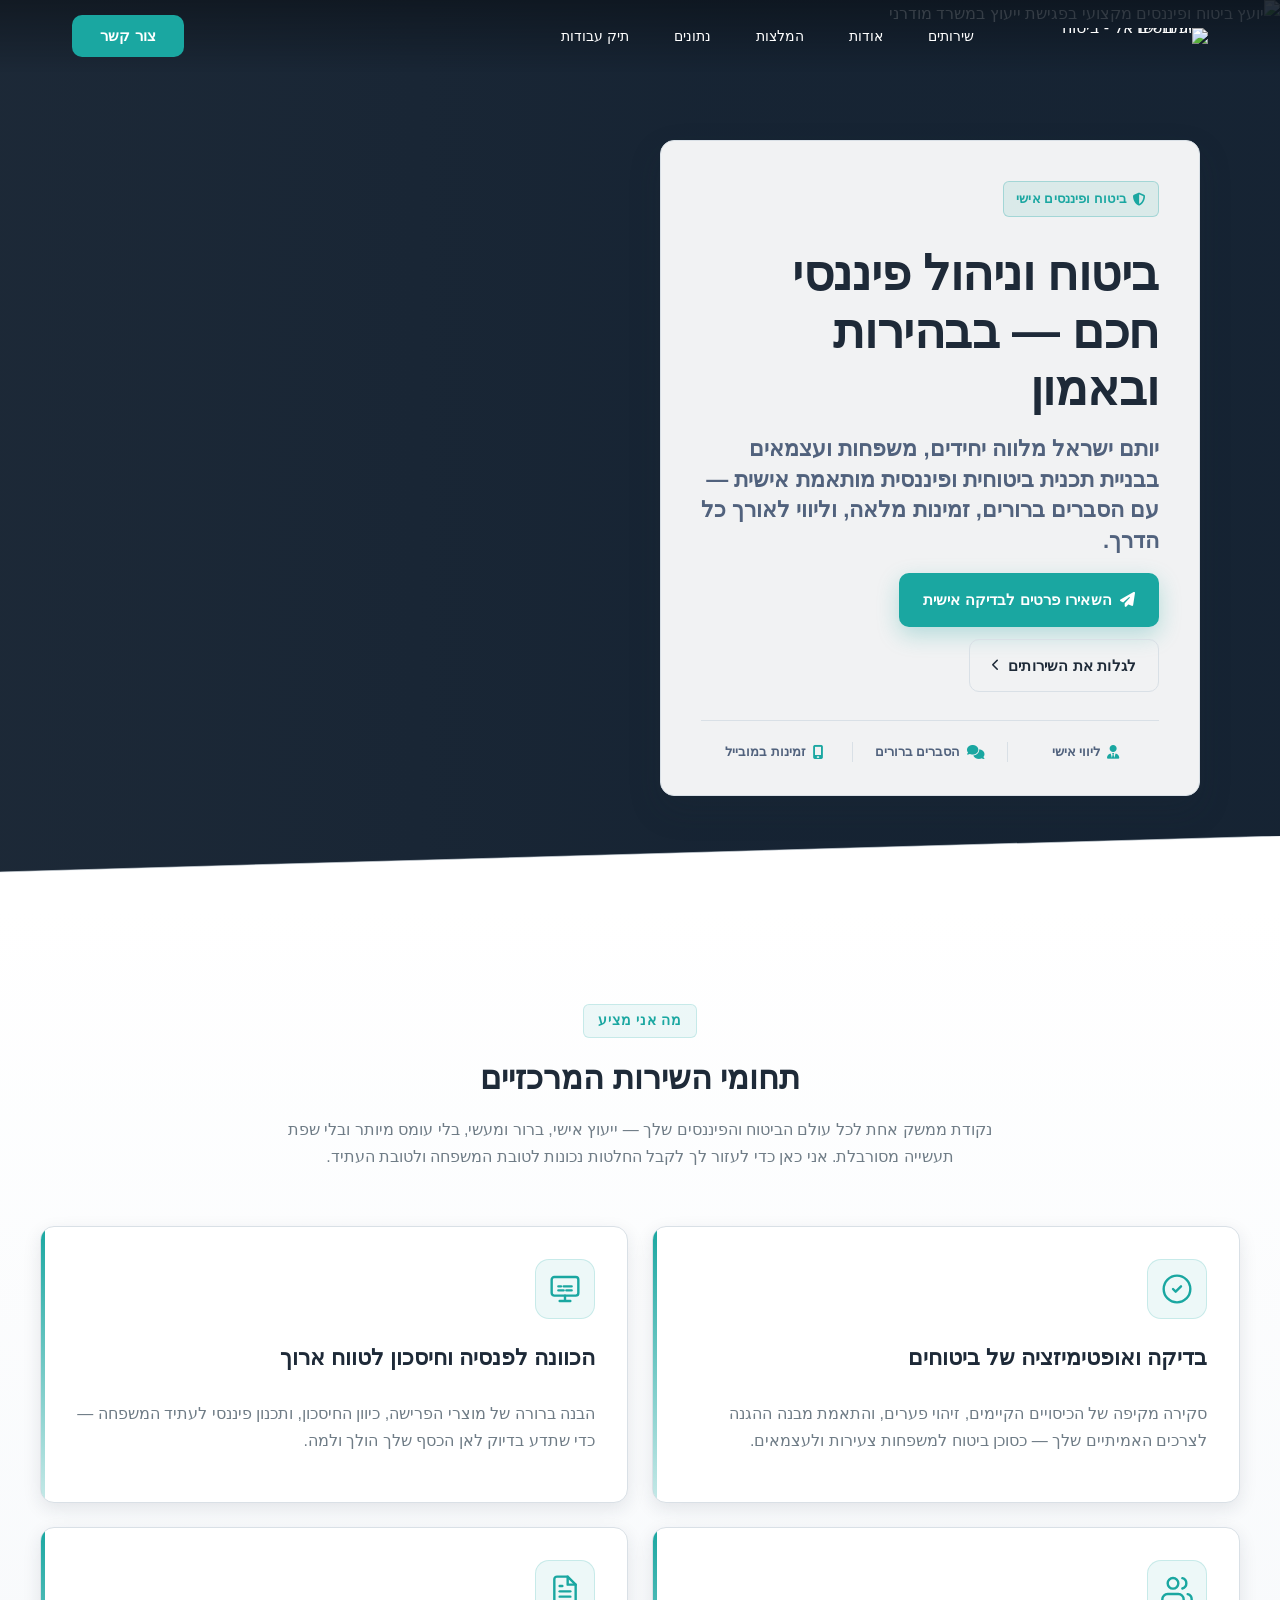
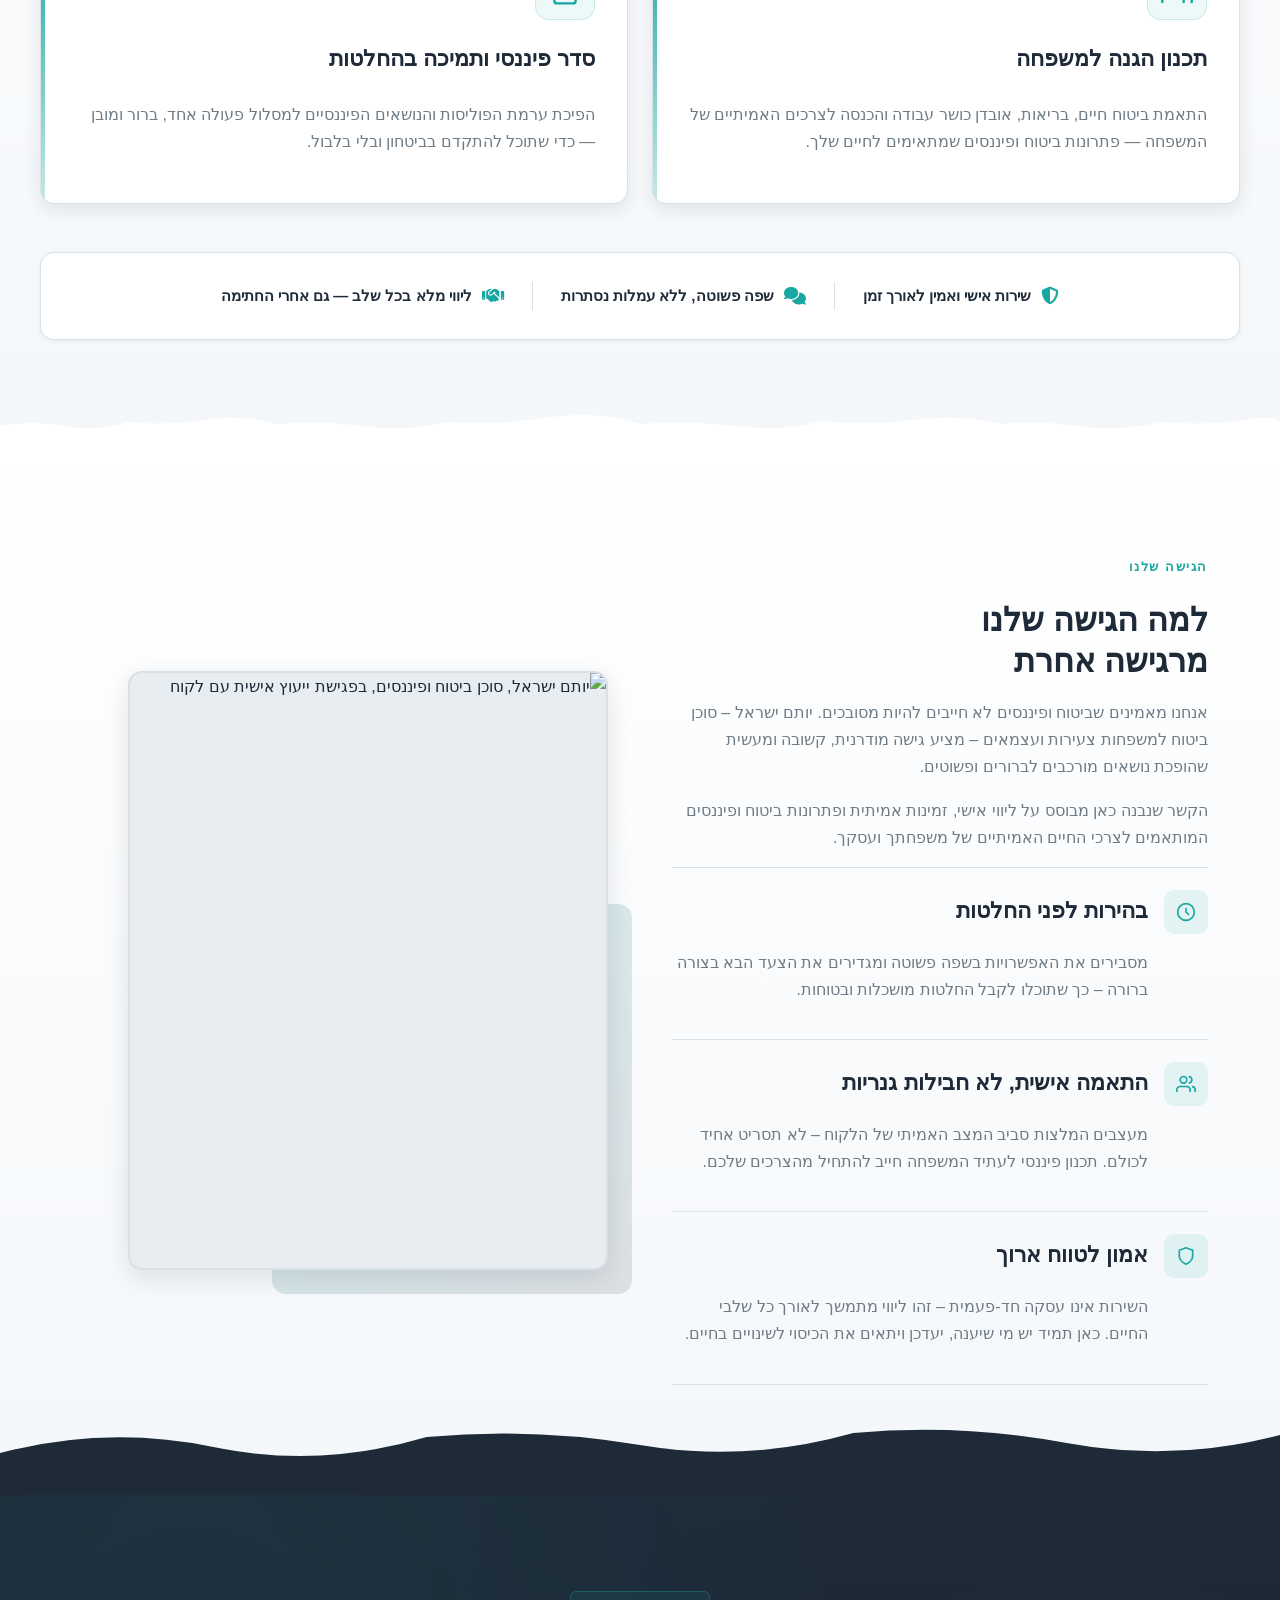
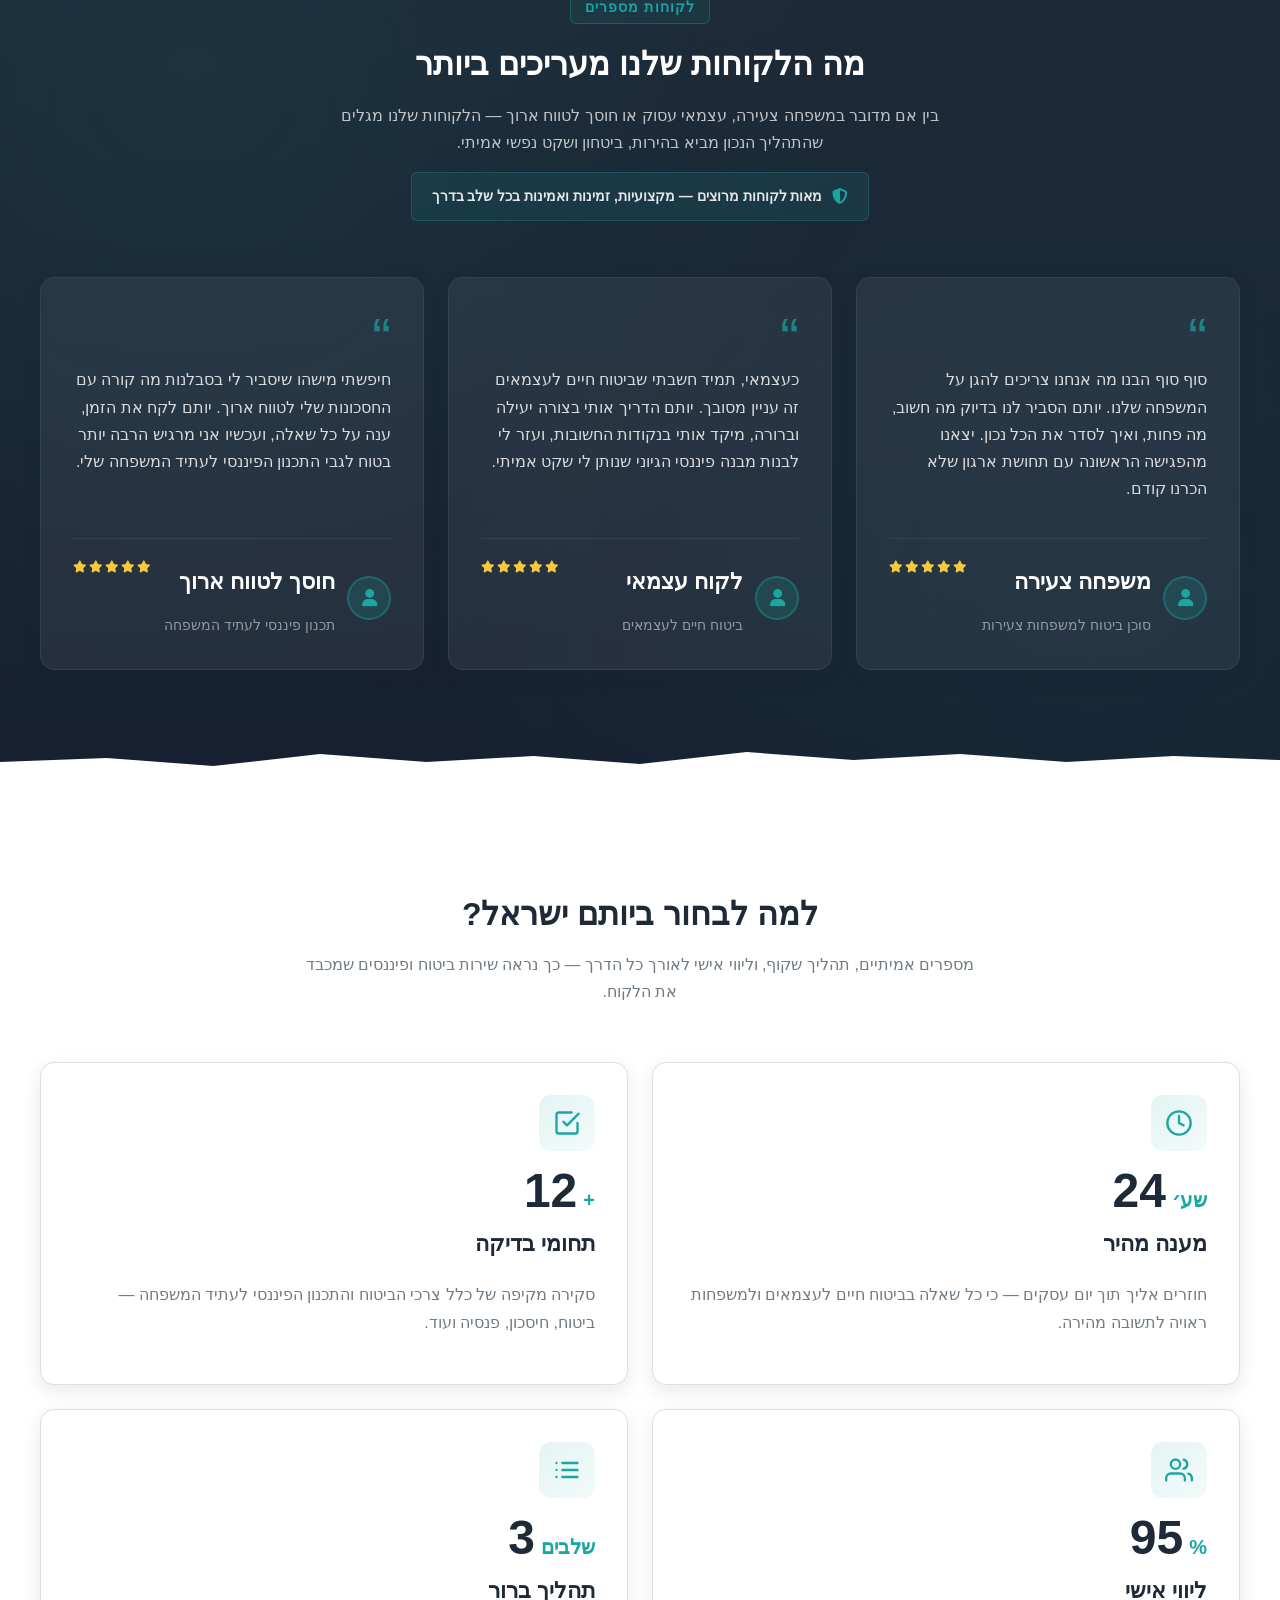
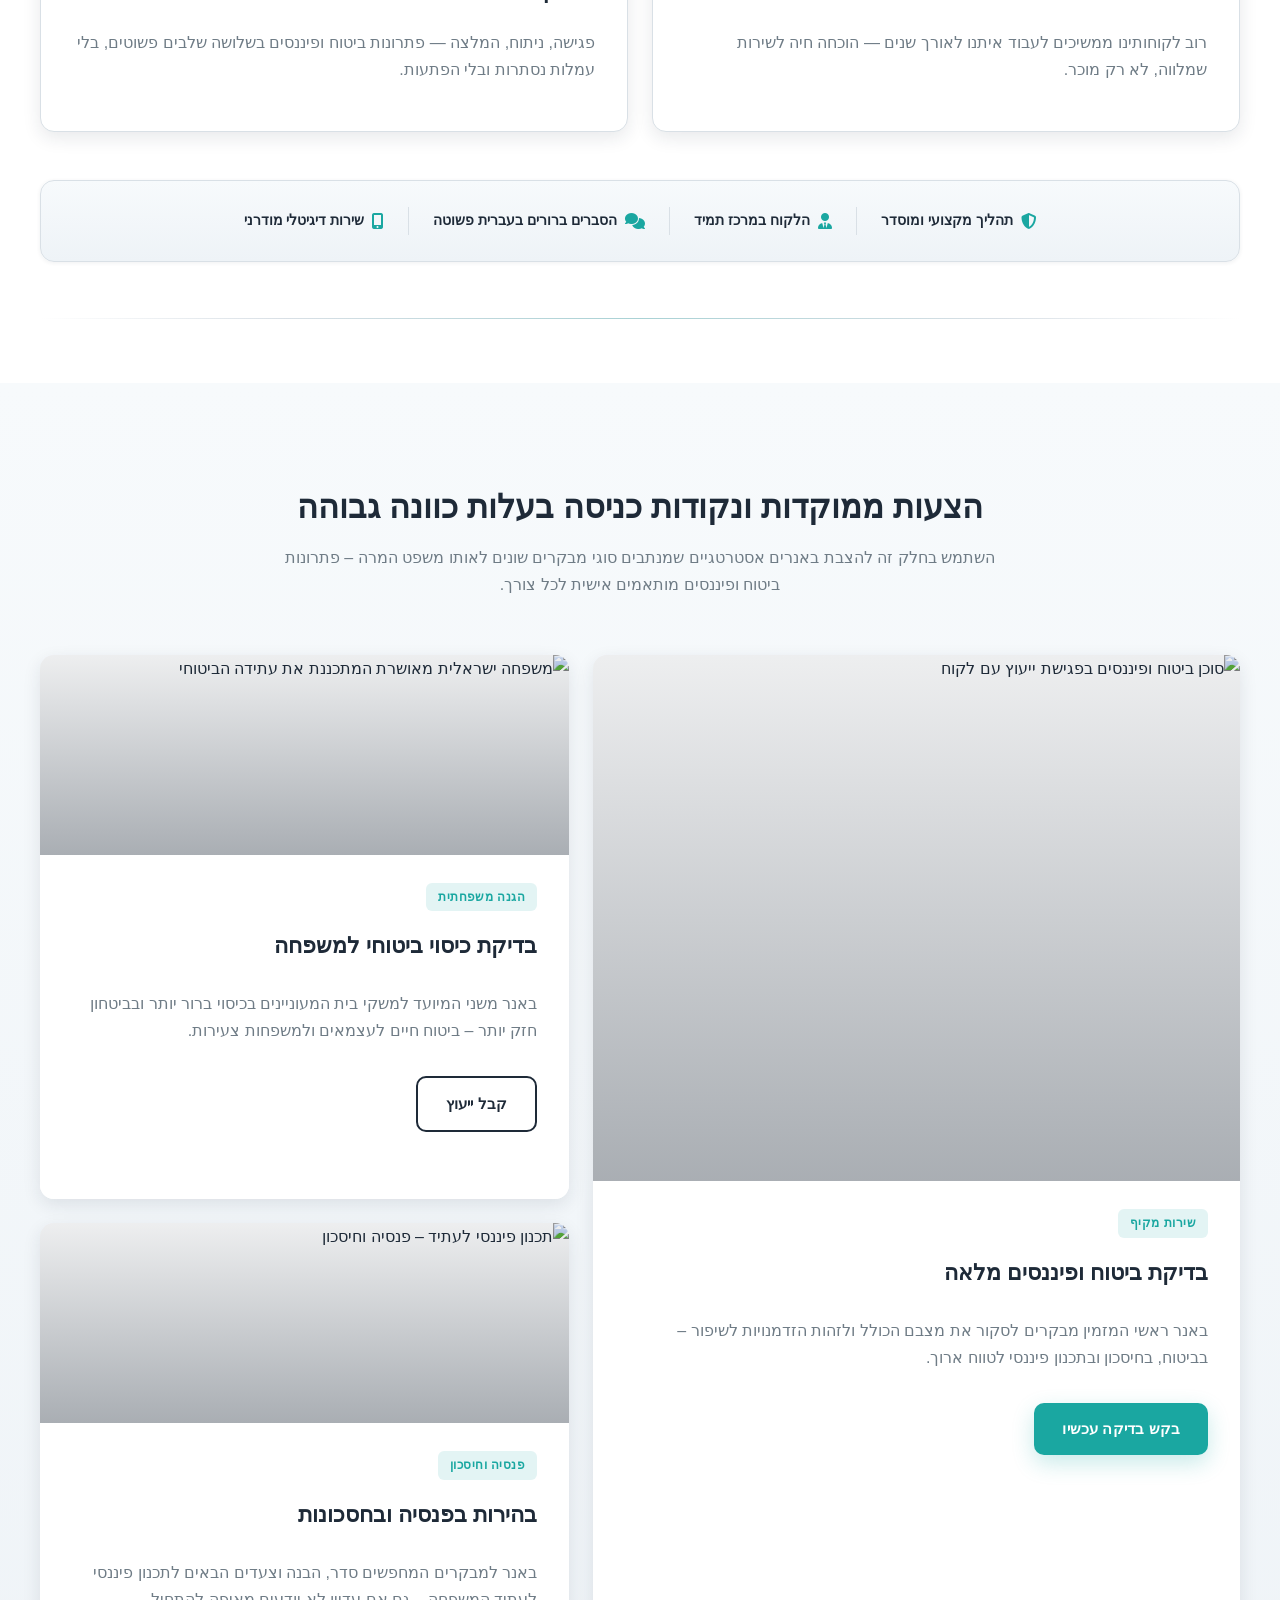
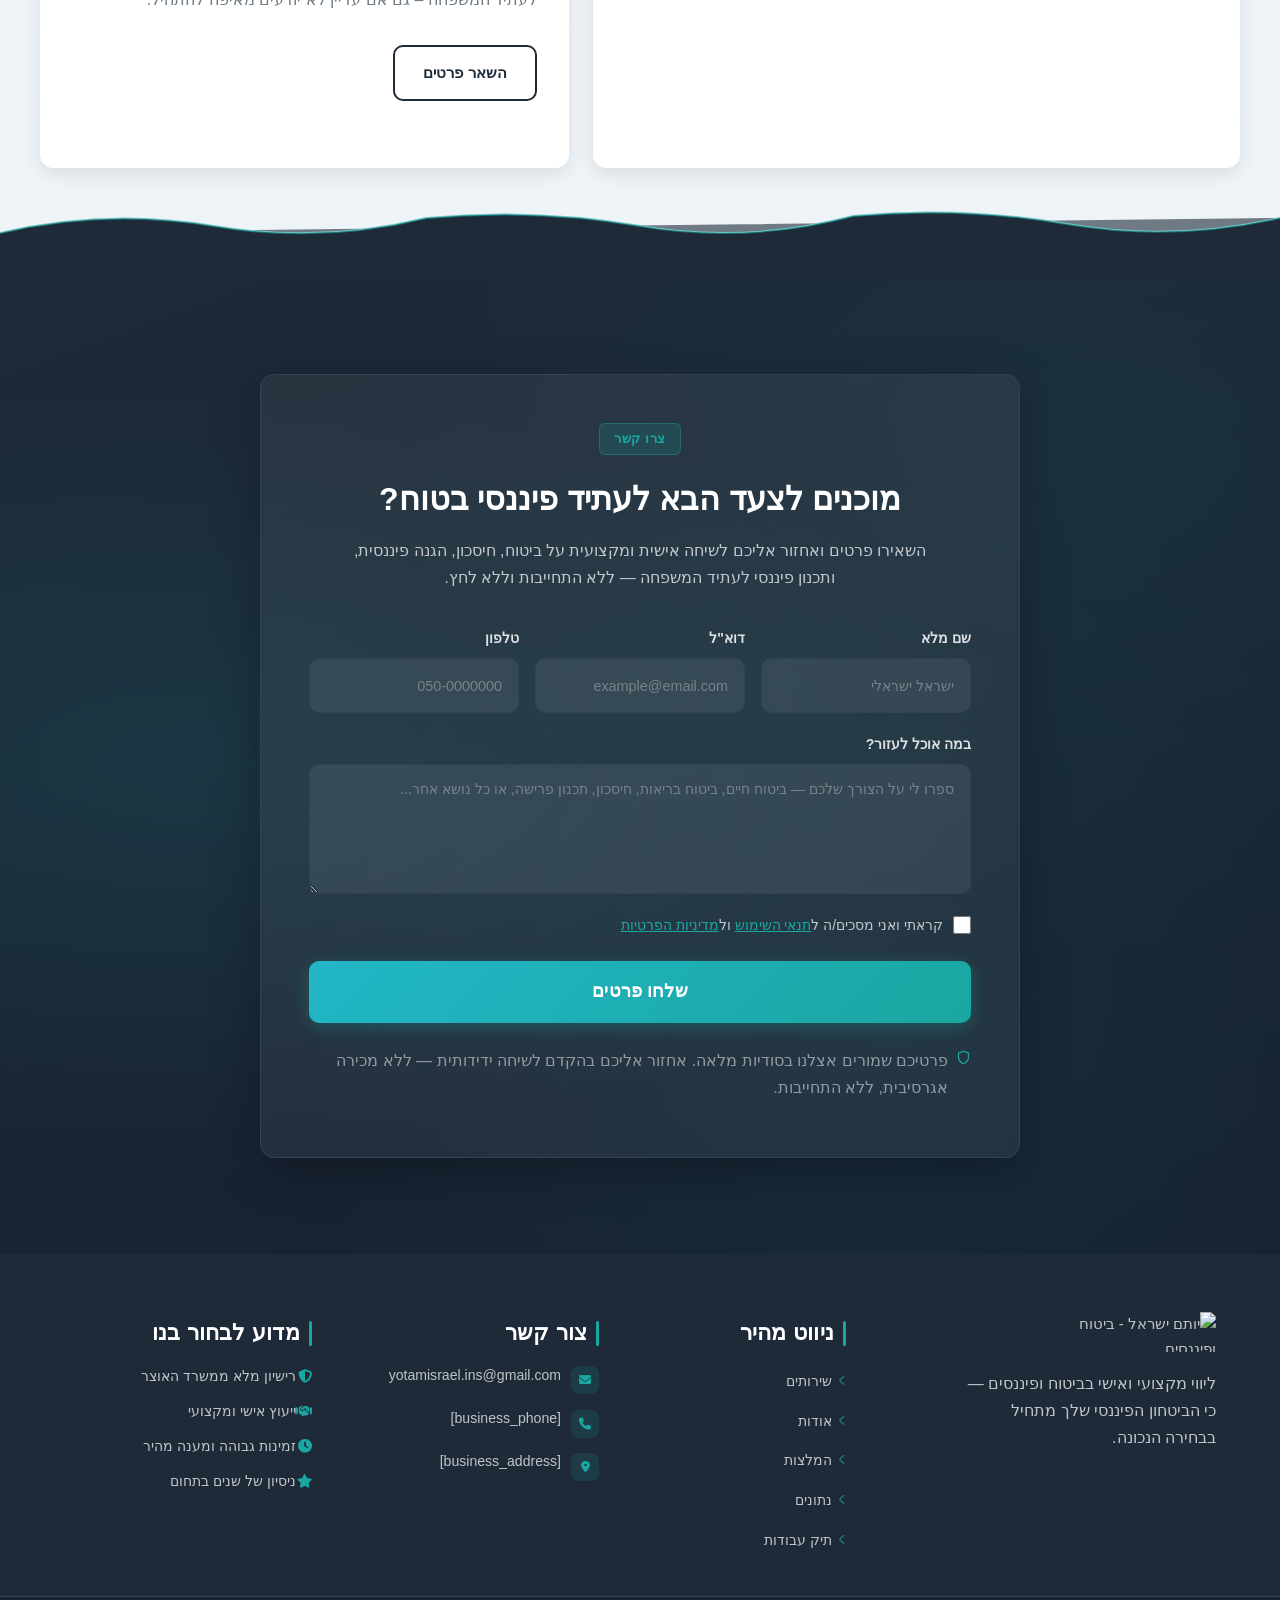
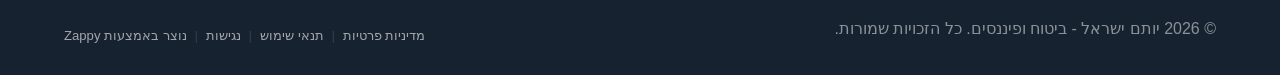
==== commit e2d58fce: "Background sync: Progressive GitHub Sync" ====
--- a/index.html
+++ b/index.html
@@ -1339,9 +1339,9 @@
           </div>
           <p class="footer-tagline">ליווי מקצועי ואישי בביטוח ופיננסים — כי הביטחון הפיננסי שלך מתחיל בבחירה הנכונה.</p>
           <div class="footer-social">
-            <a href="[facebook_handle]" aria-label="Facebook" class="social-link"><i class="fab fa-facebook-f"></i></a>
-            <a href="[instagram_handle]" aria-label="Instagram" class="social-link"><i class="fab fa-instagram"></i></a>
-            <a href="[whatsapp_handle]" aria-label="WhatsApp" class="social-link"><i class="fab fa-whatsapp"></i></a>
+            <a href="#" aria-label="Facebook" class="social-link" style="display:none !important;"><i class="fab fa-facebook-f"></i></a>
+            <a href="#" aria-label="Instagram" class="social-link" style="display:none !important;"><i class="fab fa-instagram"></i></a>
+            <a href="#" aria-label="WhatsApp" class="social-link" style="display:none !important;"><i class="fab fa-whatsapp"></i></a>
           </div>
         </div>
 
@@ -1367,7 +1367,7 @@
           <ul class="footer-contact">
             <li>
               <span class="contact-icon"><i class="fas fa-envelope"></i></span>
-              <span class="contact-text"><a href="mailto:[business_email]">[business_email]</a></span>
+              <span class="contact-text"><a href="mailto:yotamisrael.ins@gmail.com">yotamisrael.ins@gmail.com</a></span>
             </li>
             <li>
               <span class="contact-icon"><i class="fas fa-phone"></i></span>
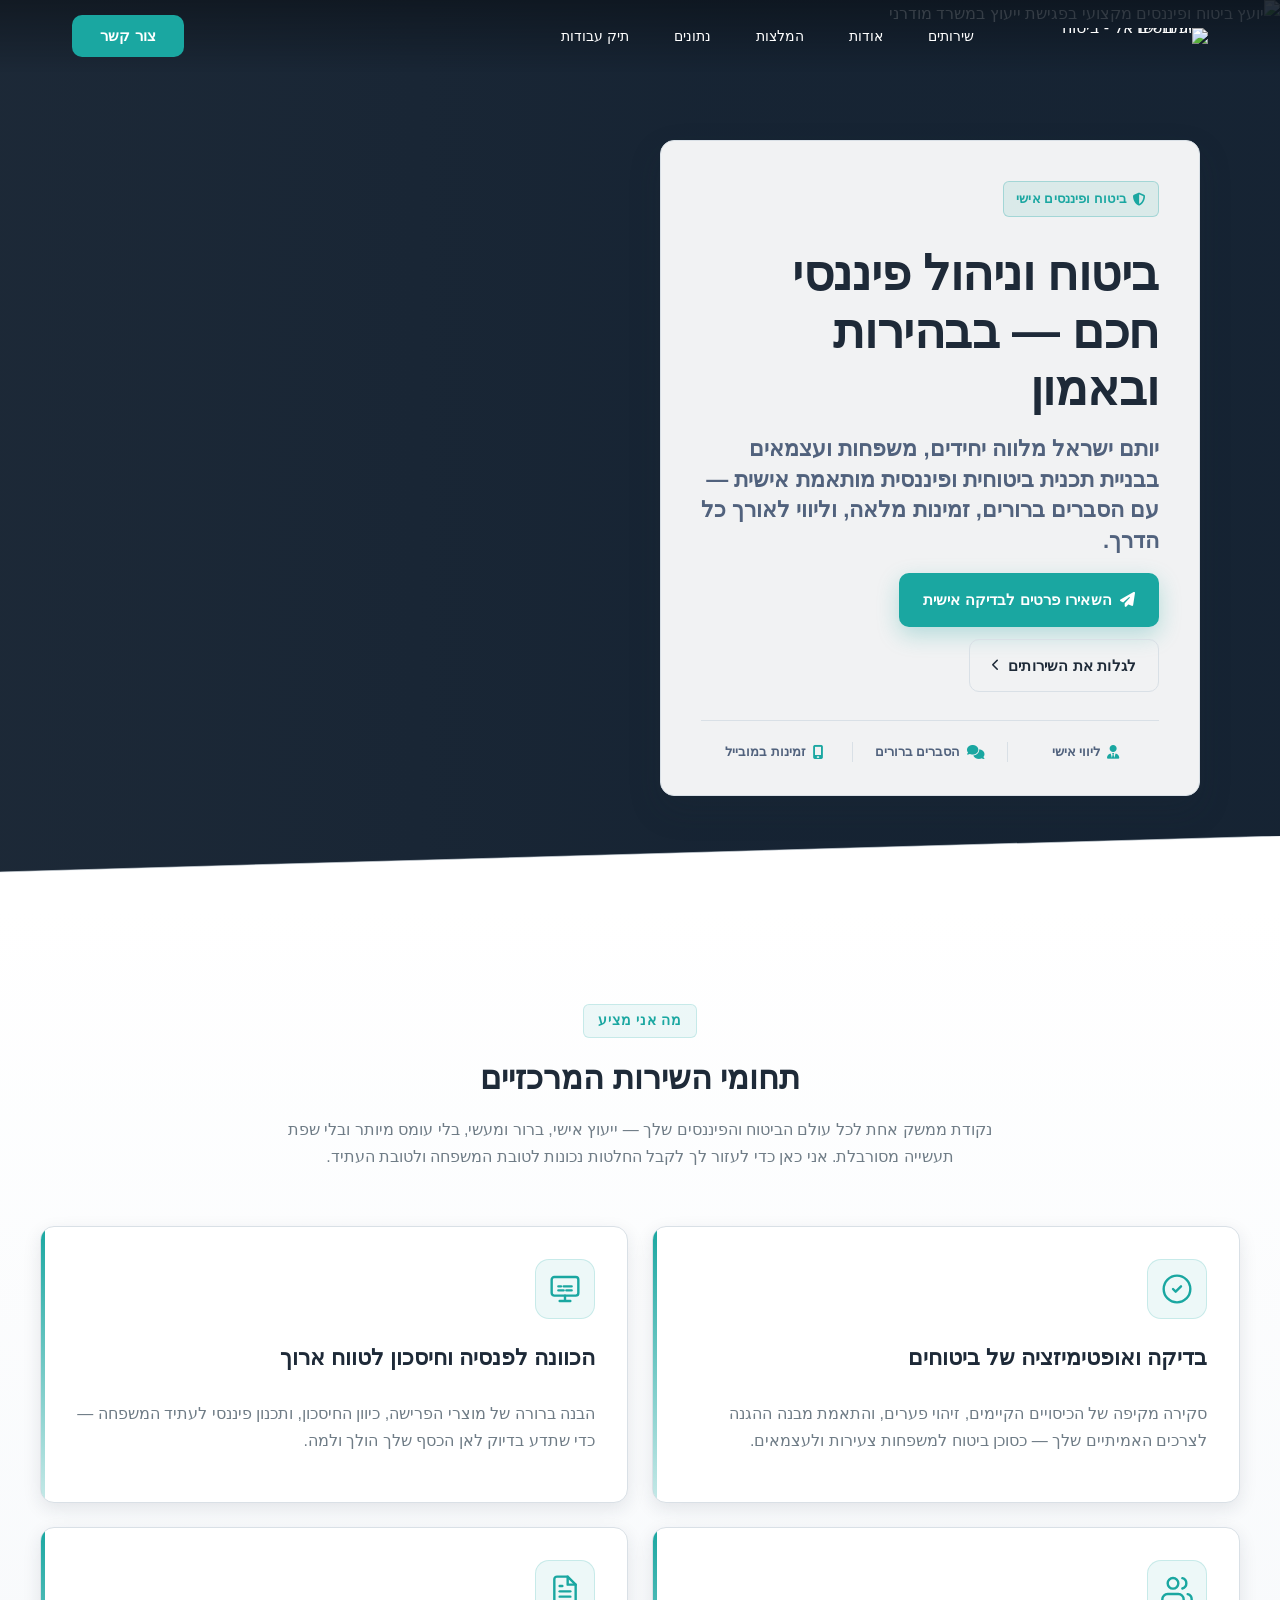
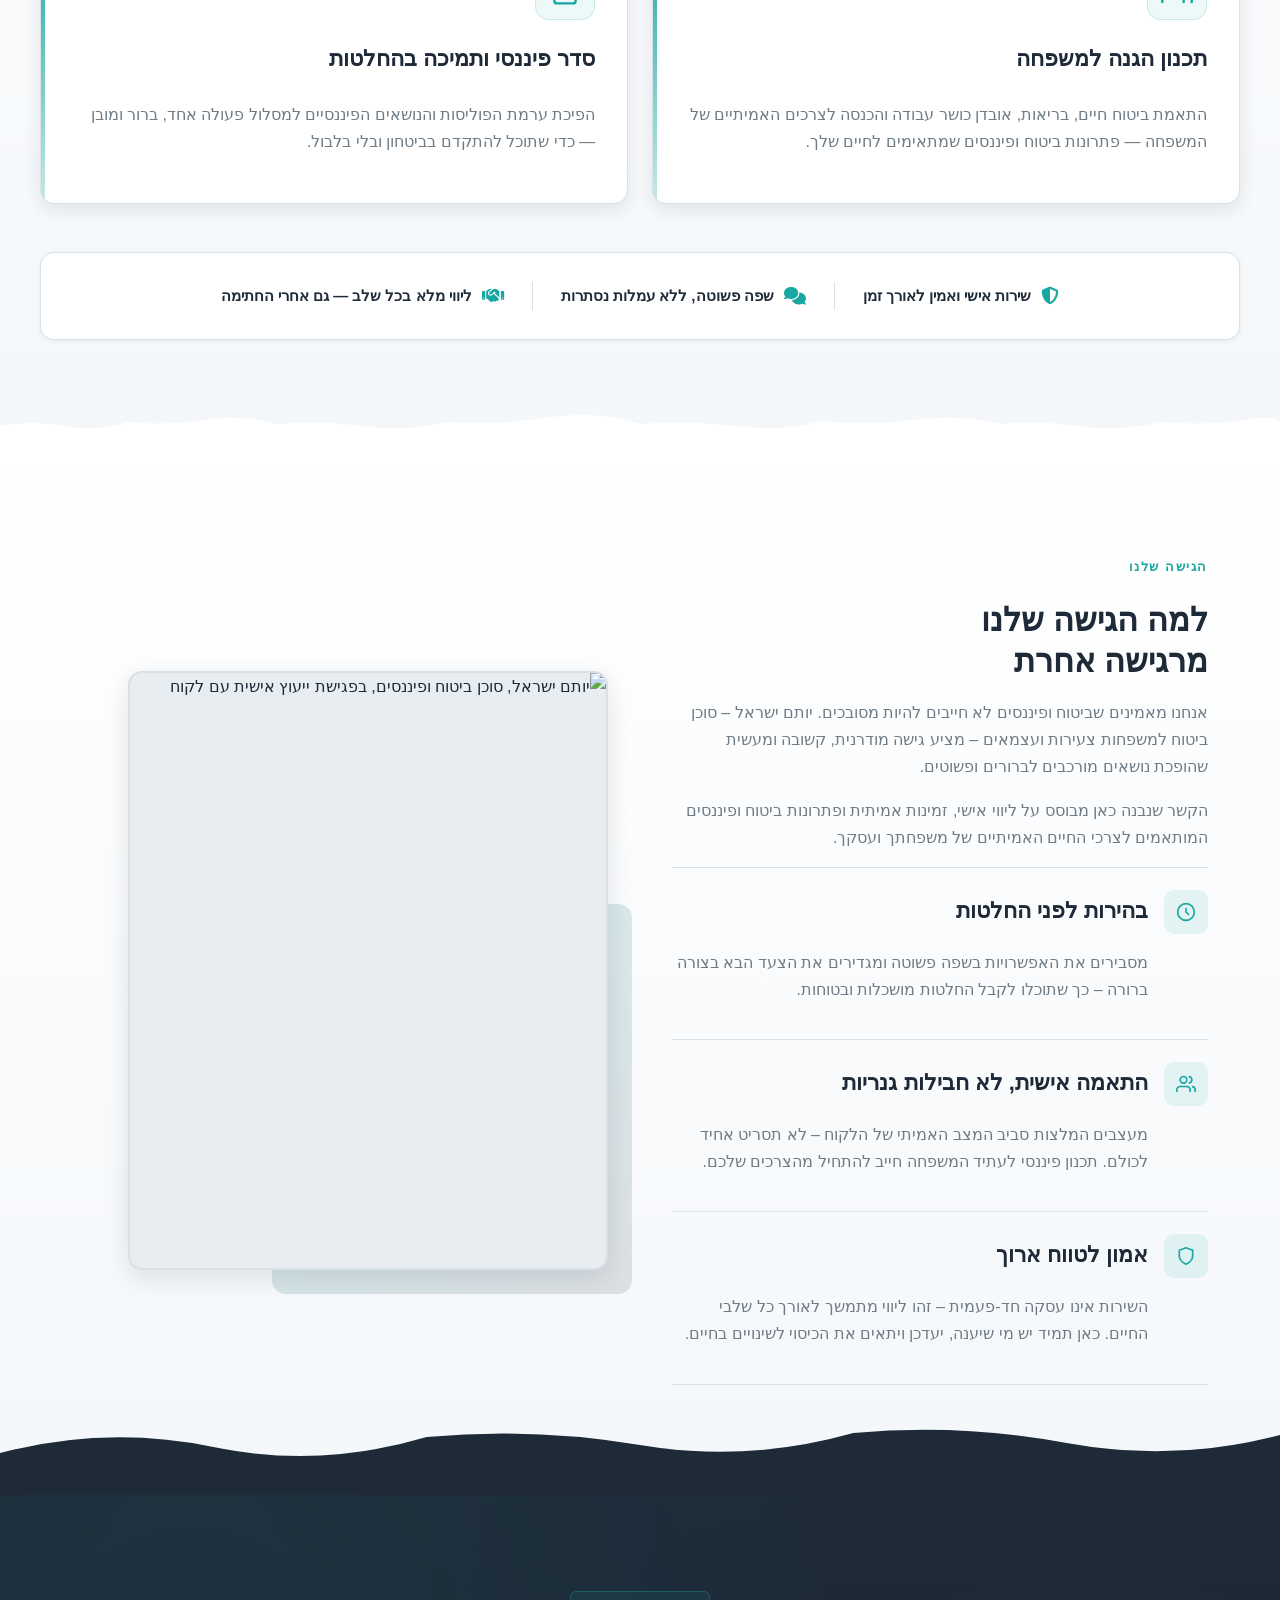
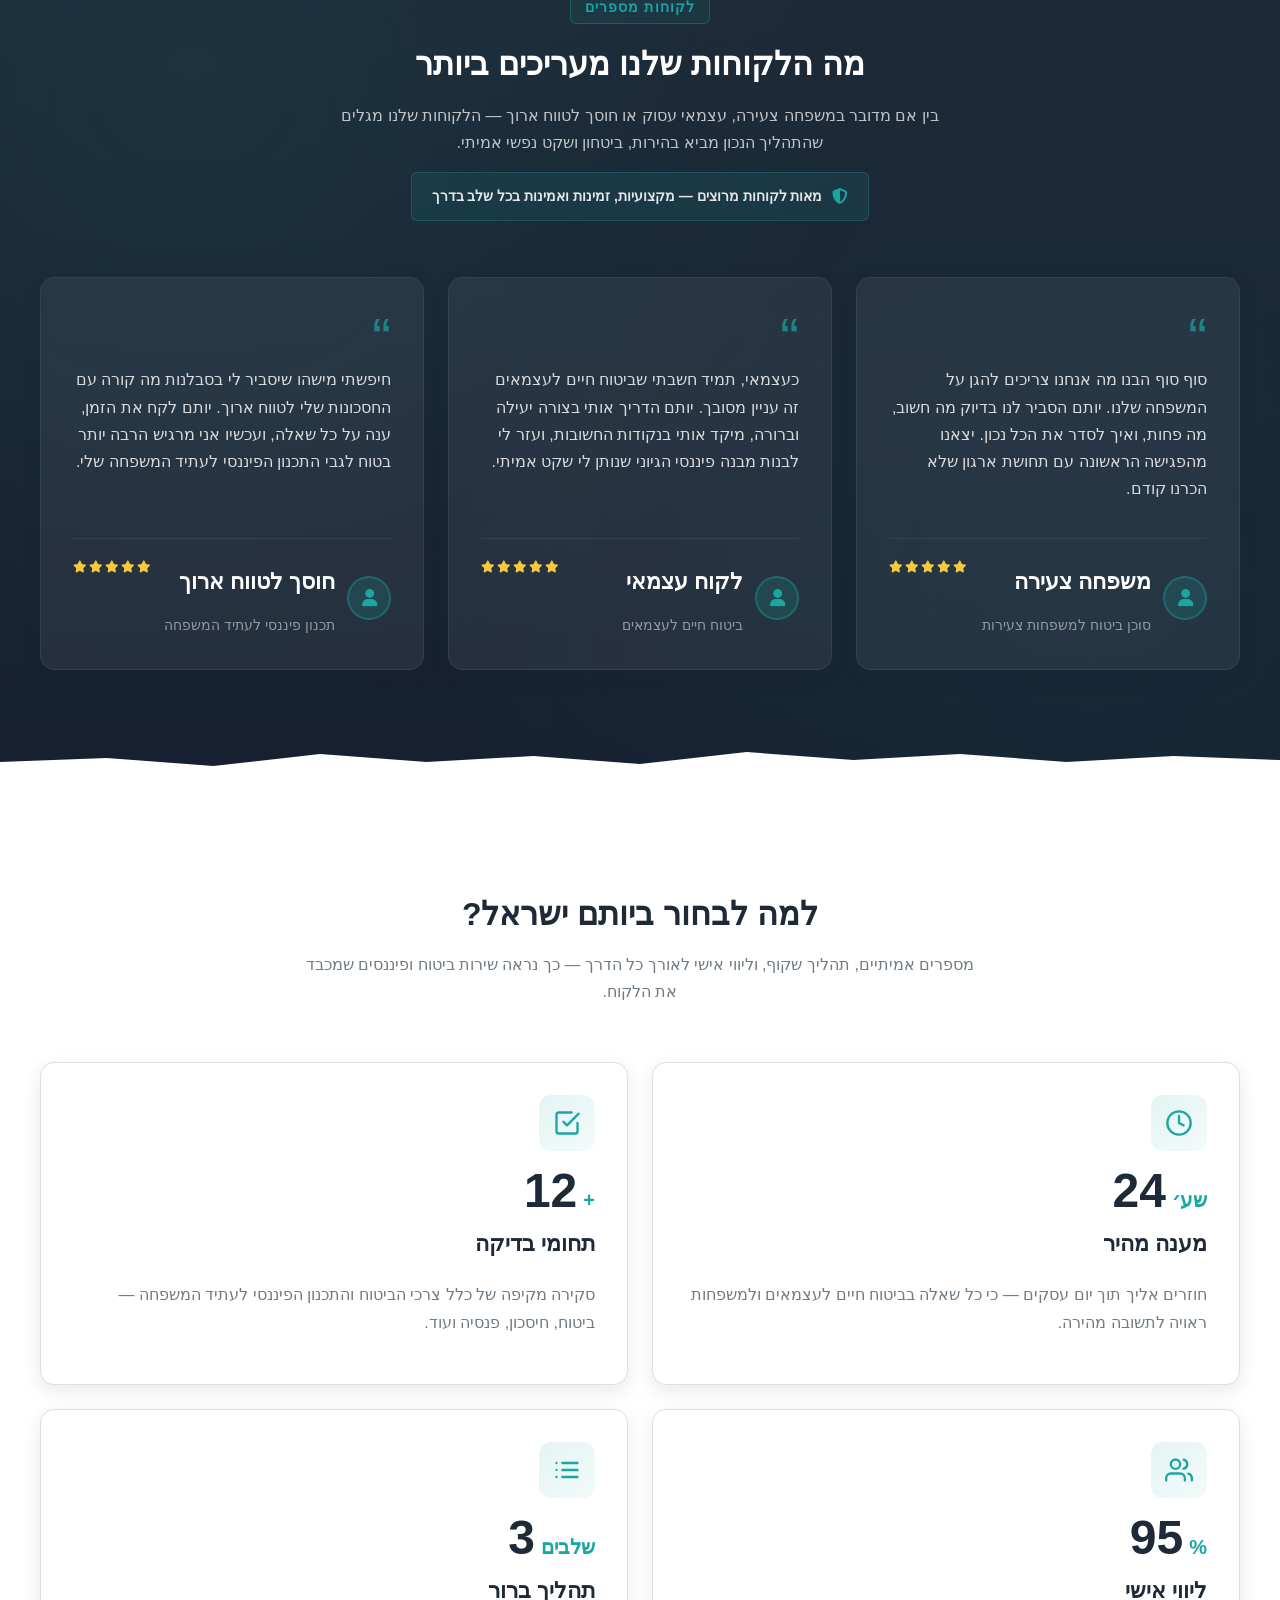
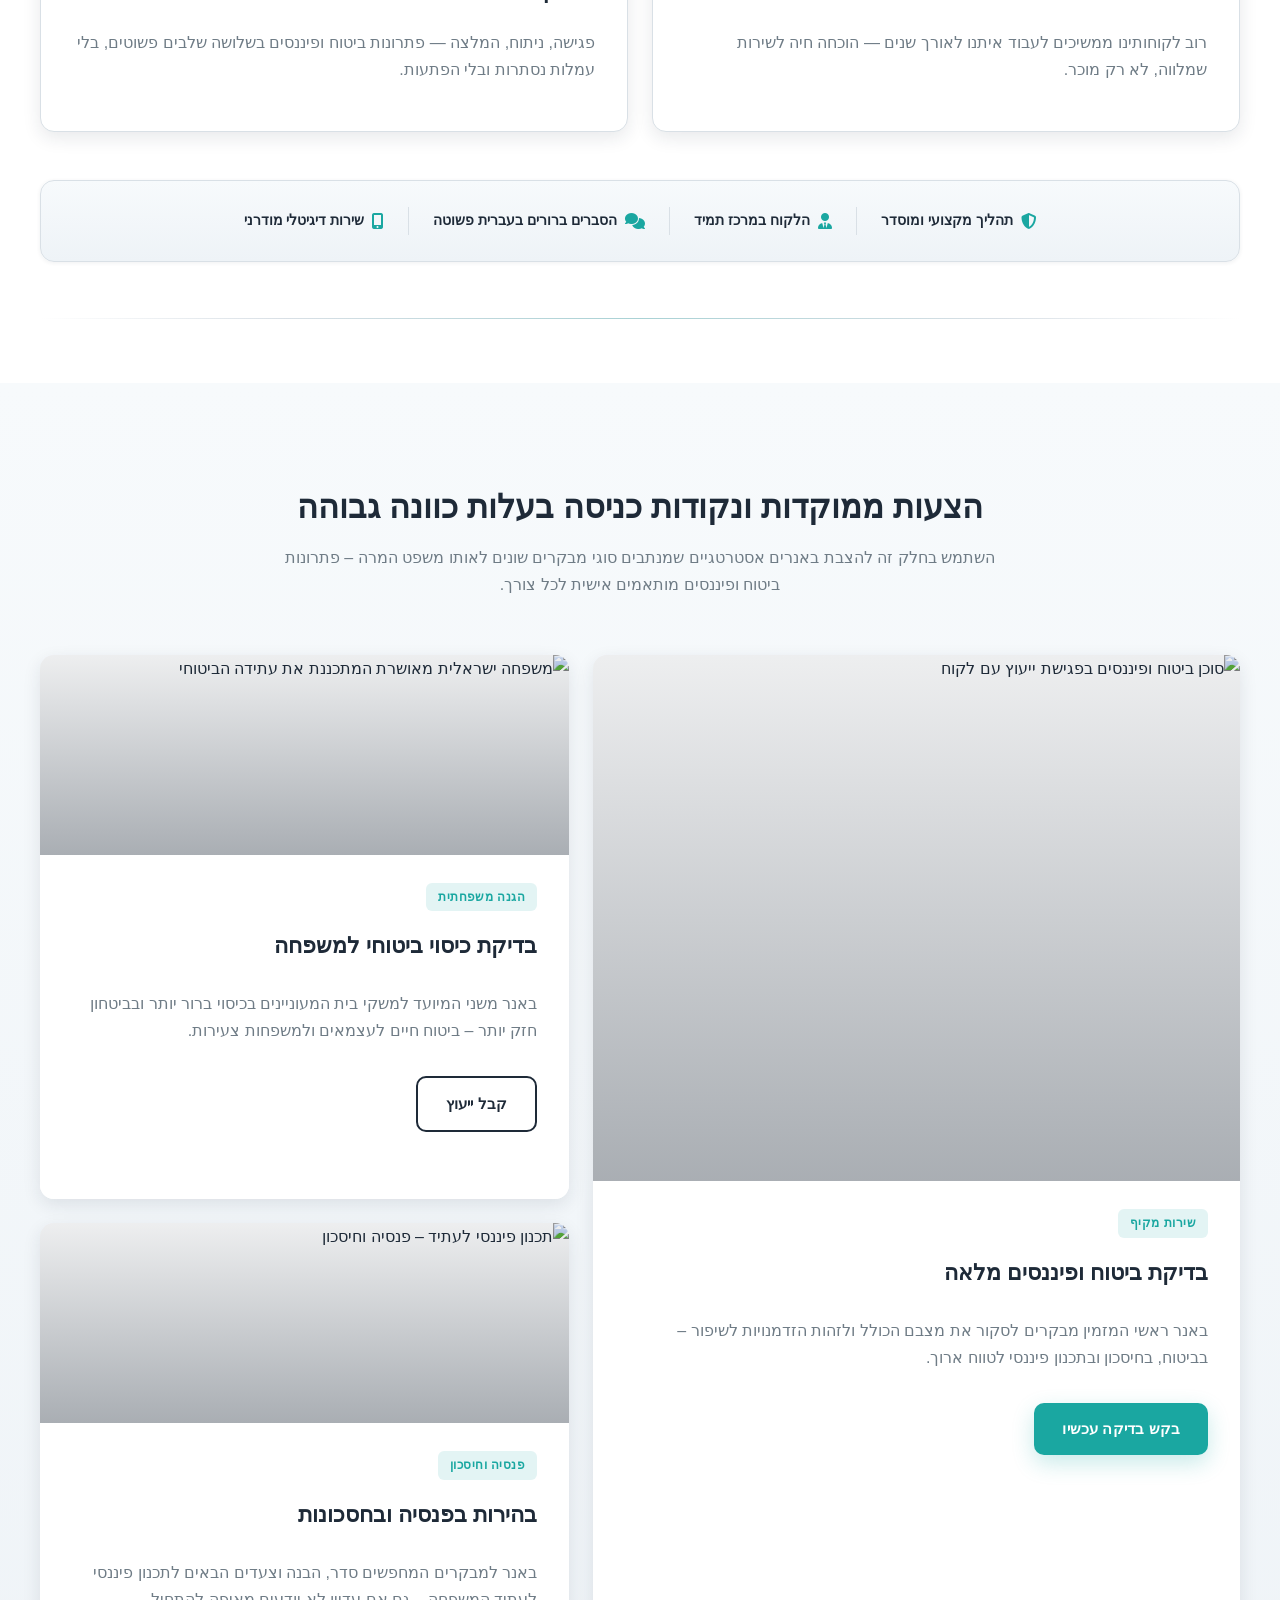
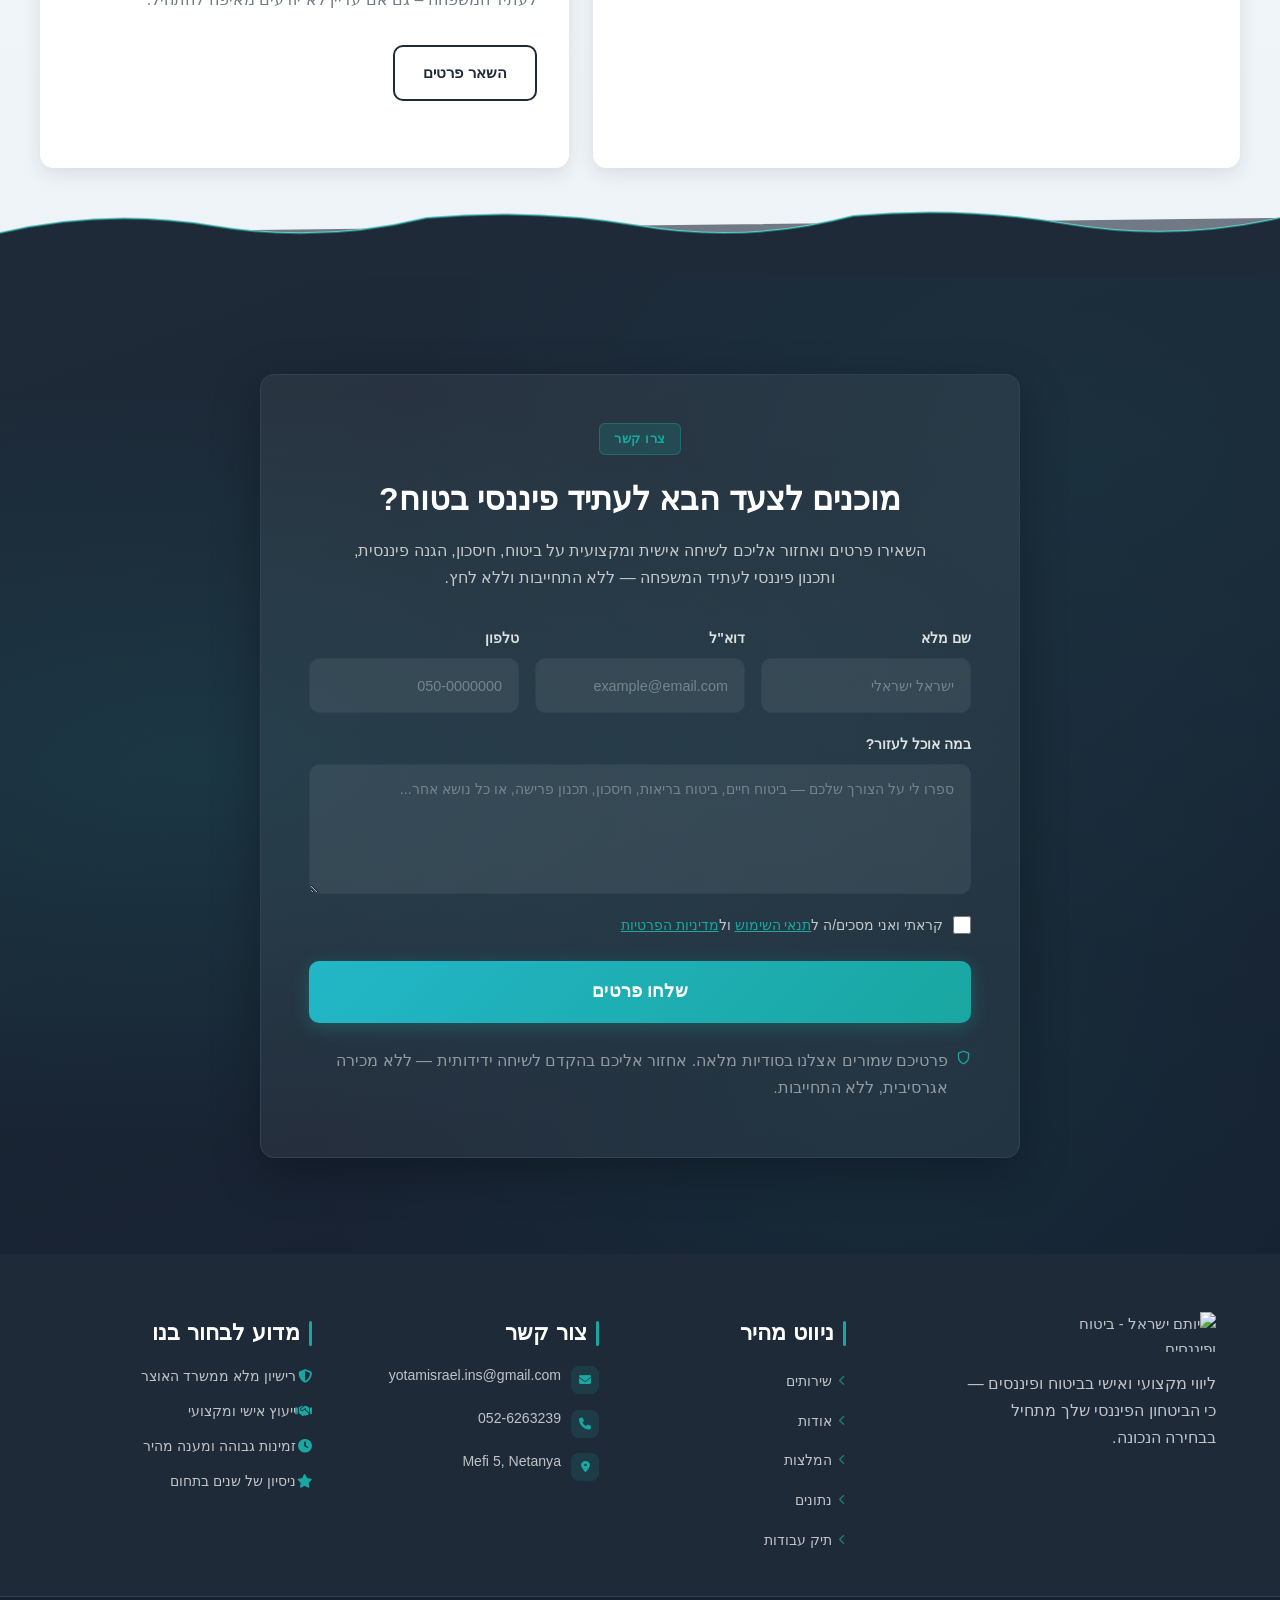
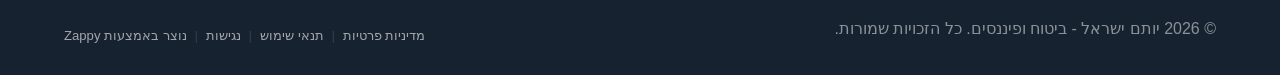
==== commit 1c4290af: "Background sync: Progressive GitHub Sync" ====
--- a/index.html
+++ b/index.html
@@ -343,7 +343,7 @@
     </svg>
   </button>
 
-  <button class="phone-header-btn" data-phone="[business_phone]" aria-label="Call">
+  <button class="phone-header-btn" data-phone="0526263239" aria-label="Call">
     <svg width="20" height="20" viewBox="0 0 24 24" fill="currentColor">
       <path d="M22 16.92v3a2 2 0 0 1-2.18 2 19.79 19.79 0 0 1-8.63-3.07 19.5 19.5 0 0 1-6-6 19.79 19.79 0 0 1-3.07-8.67A2 2 0 0 1 4.11 2h3a2 2 0 0 1 2 1.72 12.84 12.84 0 0 0 .7 2.81 2 2 0 0 1-.45 2.11L8.09 9.91a16 16 0 0 0 6 6l1.27-1.27a2 2 0 0 1 2.11-.45 12.84 12.84 0 0 0 2.81.7A2 2 0 0 1 22 16.92z"></path>
     </svg>
@@ -746,7 +746,7 @@
         const phoneLinks = document.querySelectorAll('a[href^="tel:"]');
         const phoneNumber = phoneLinks.length > 0 
           ? phoneLinks[0].getAttribute('href').replace('tel:', '')
-          : '[business_phone]';
+          : '052-6263239';
         
         window.location.href = 'tel:' + phoneNumber;
         console.log('[Navbar] Phone button clicked');
@@ -1371,10 +1371,10 @@
             </li>
             <li>
               <span class="contact-icon"><i class="fas fa-phone"></i></span>
-              <span class="contact-text"><a href="tel:[business_phone]">[business_phone]</a></span>
+              <span class="contact-text"><a href="tel:052-6263239">052-6263239</a></span>
             </li>
             <li><a href="/"><span class="contact-icon"><i class="fas fa-map-marker-alt"></i></span>
-              <span class="contact-text">[business_address]</span></a></li>
+              <span class="contact-text">Mefi 5, Netanya</span></a></li>
           </ul>
         </div>
 
